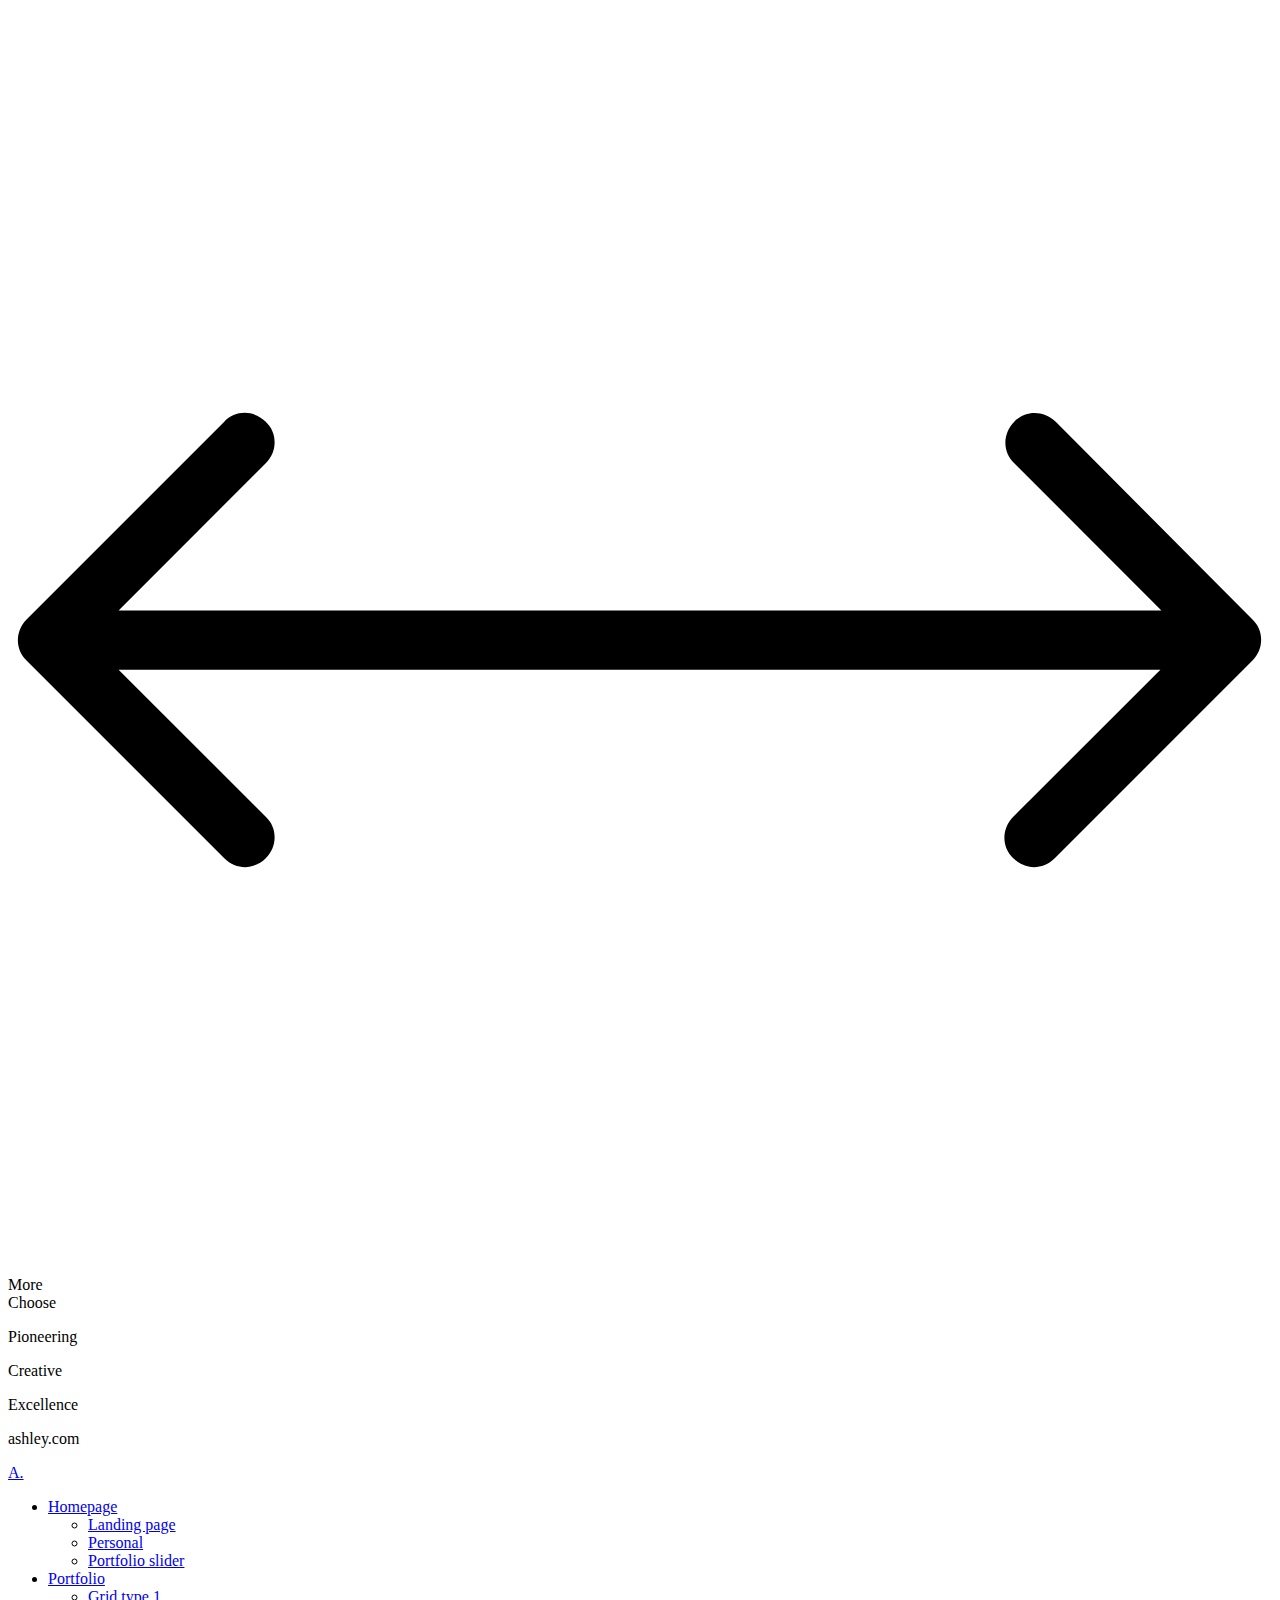
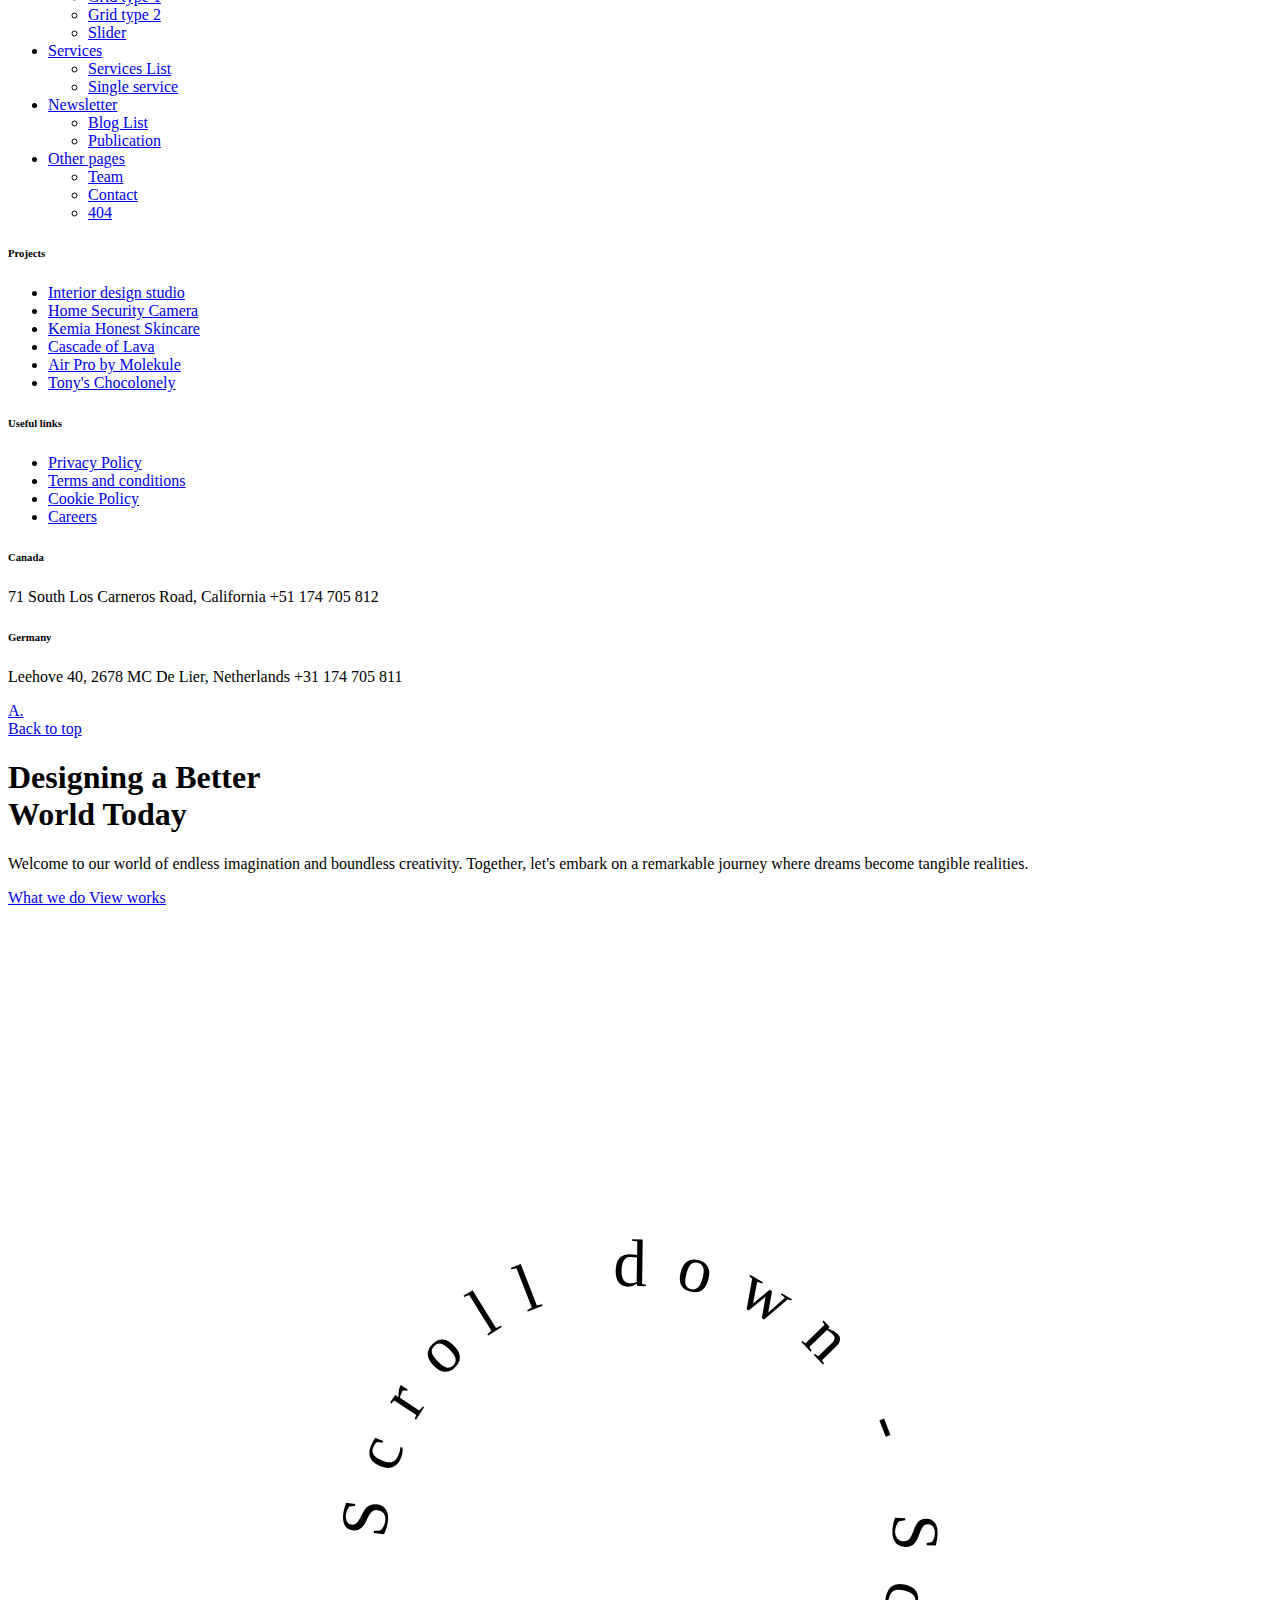
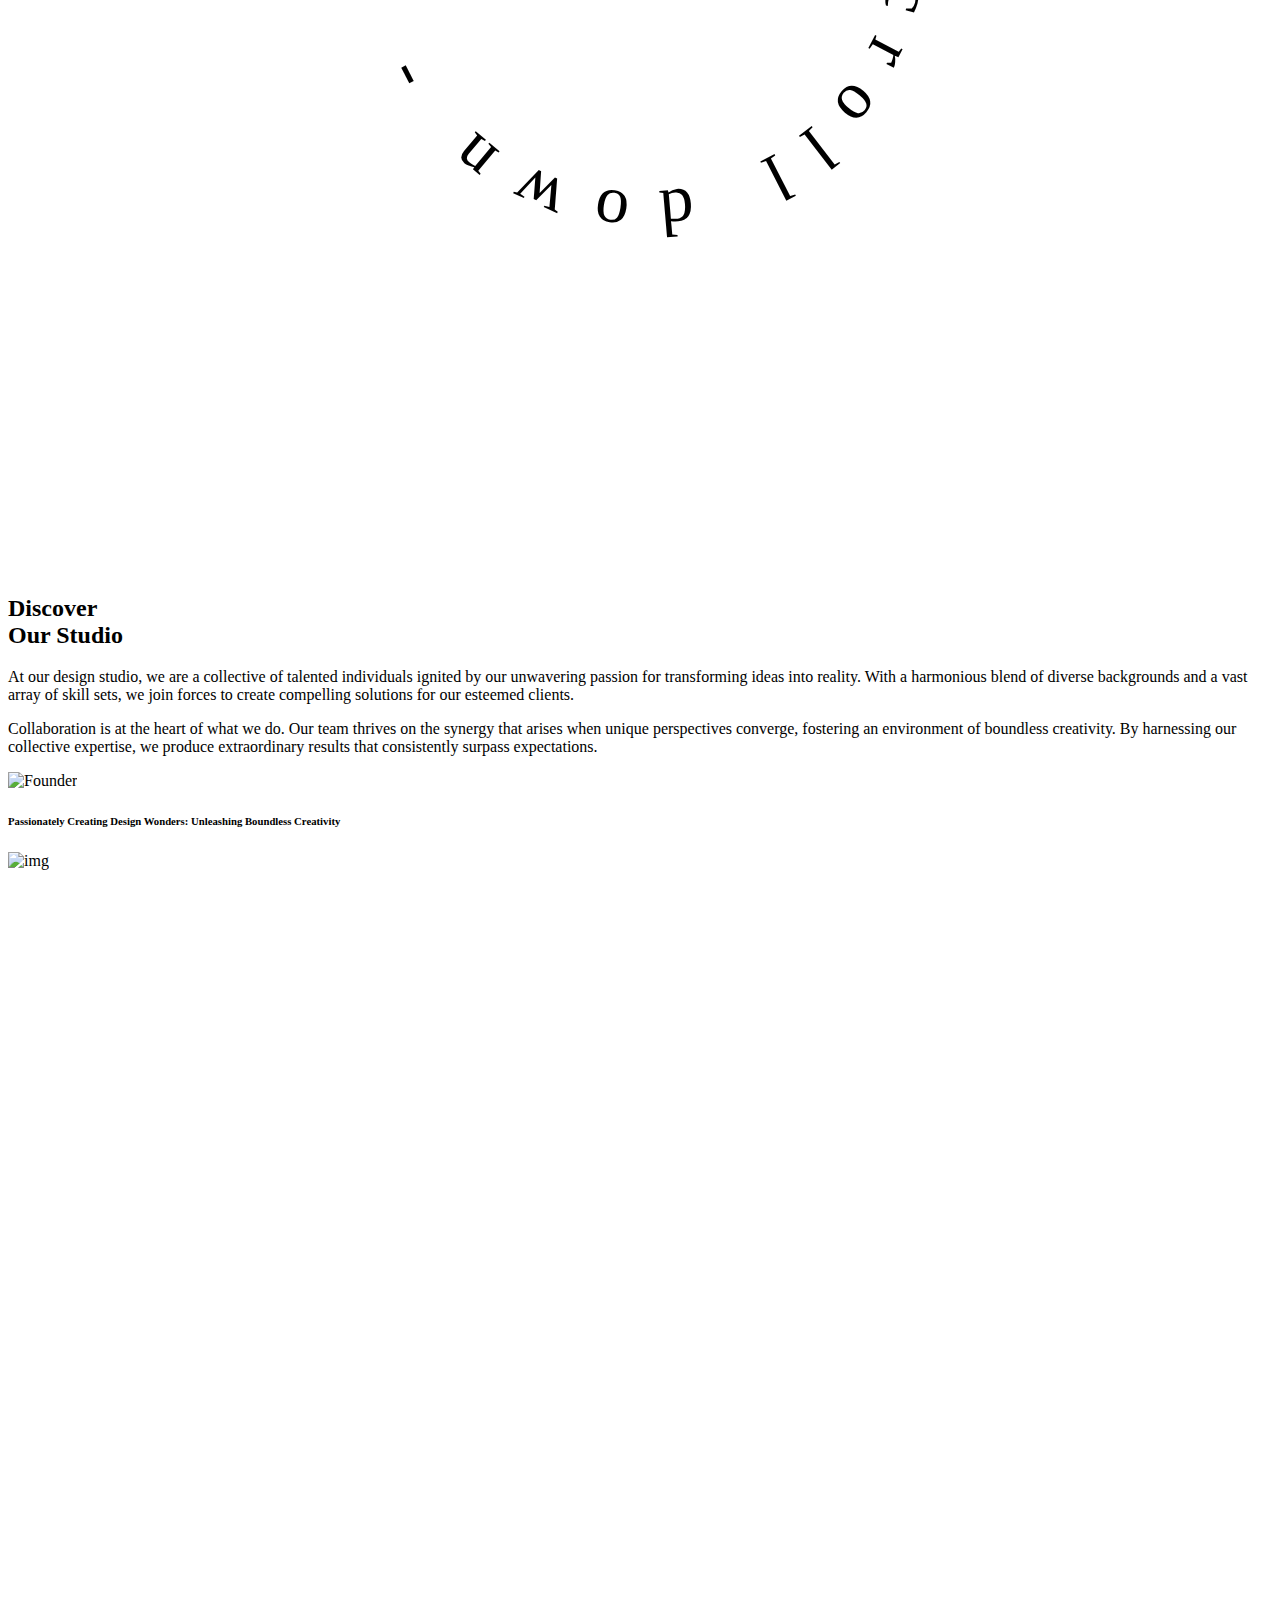
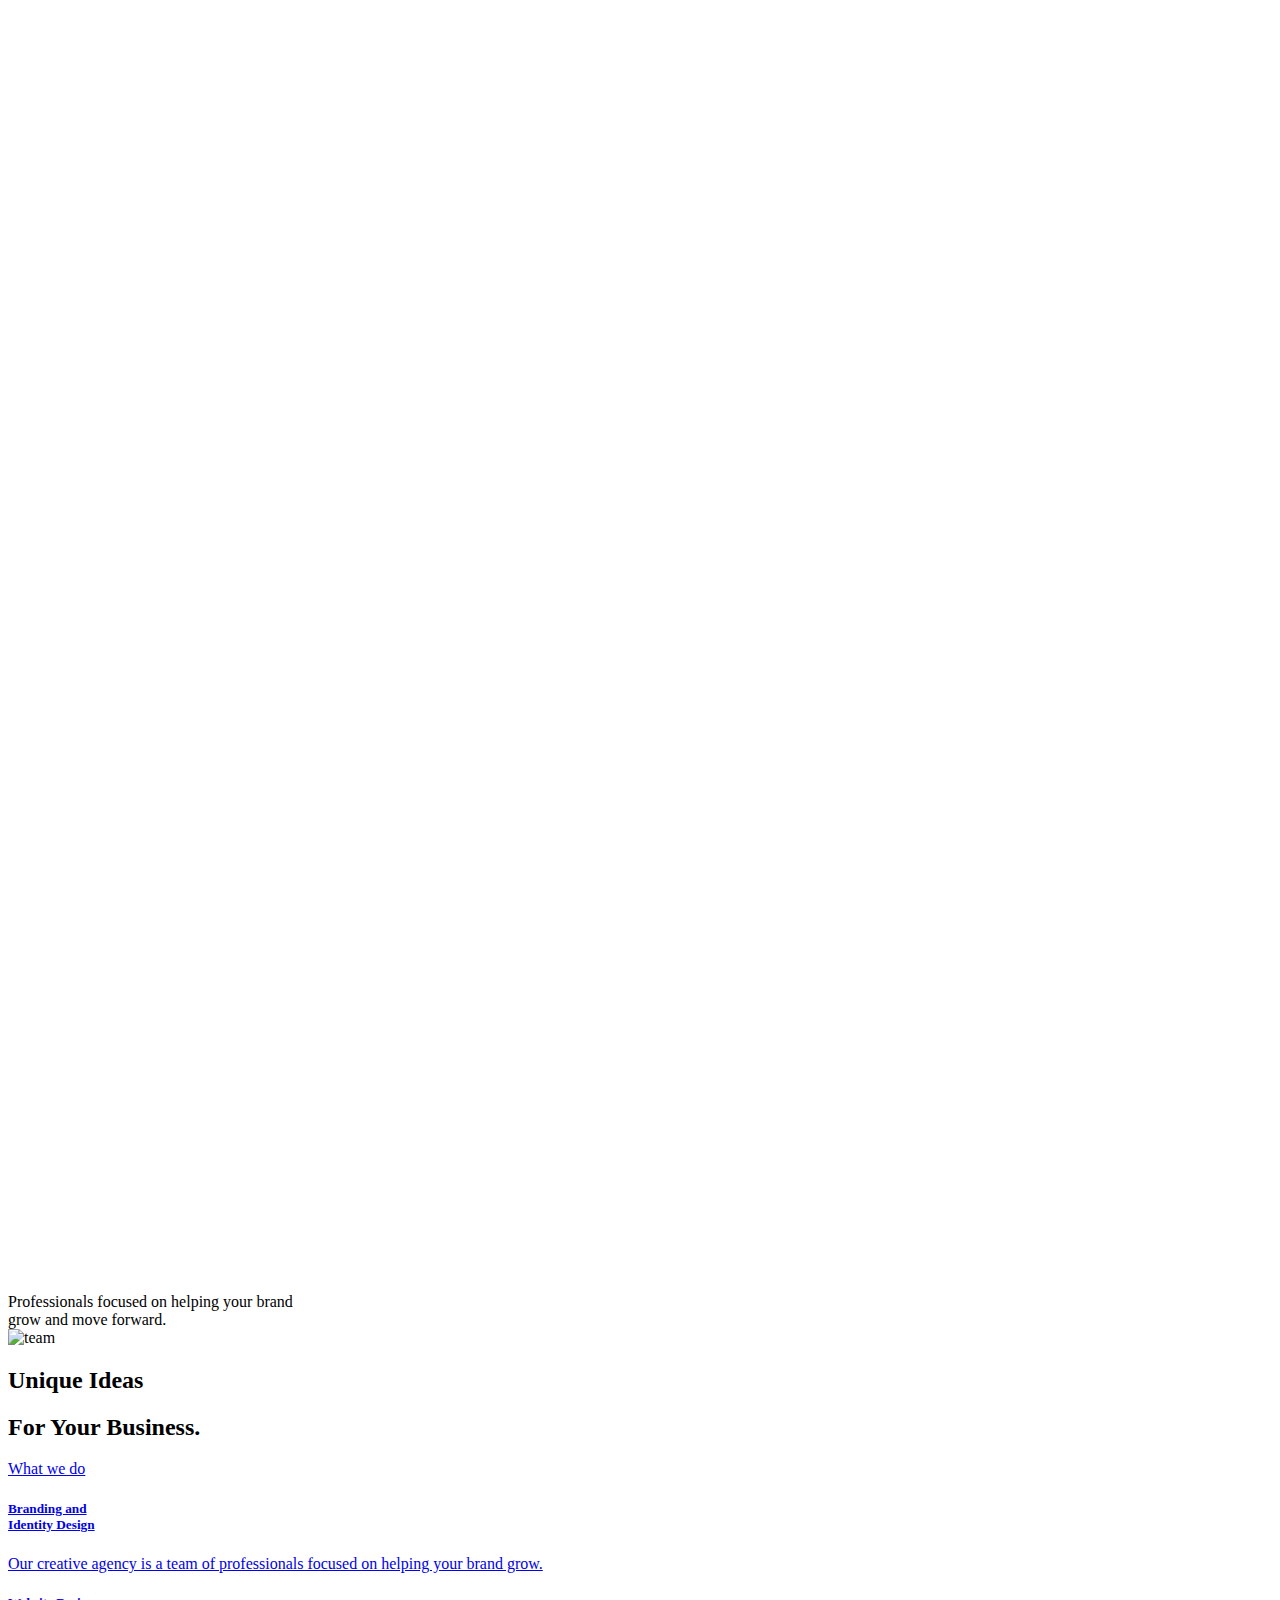
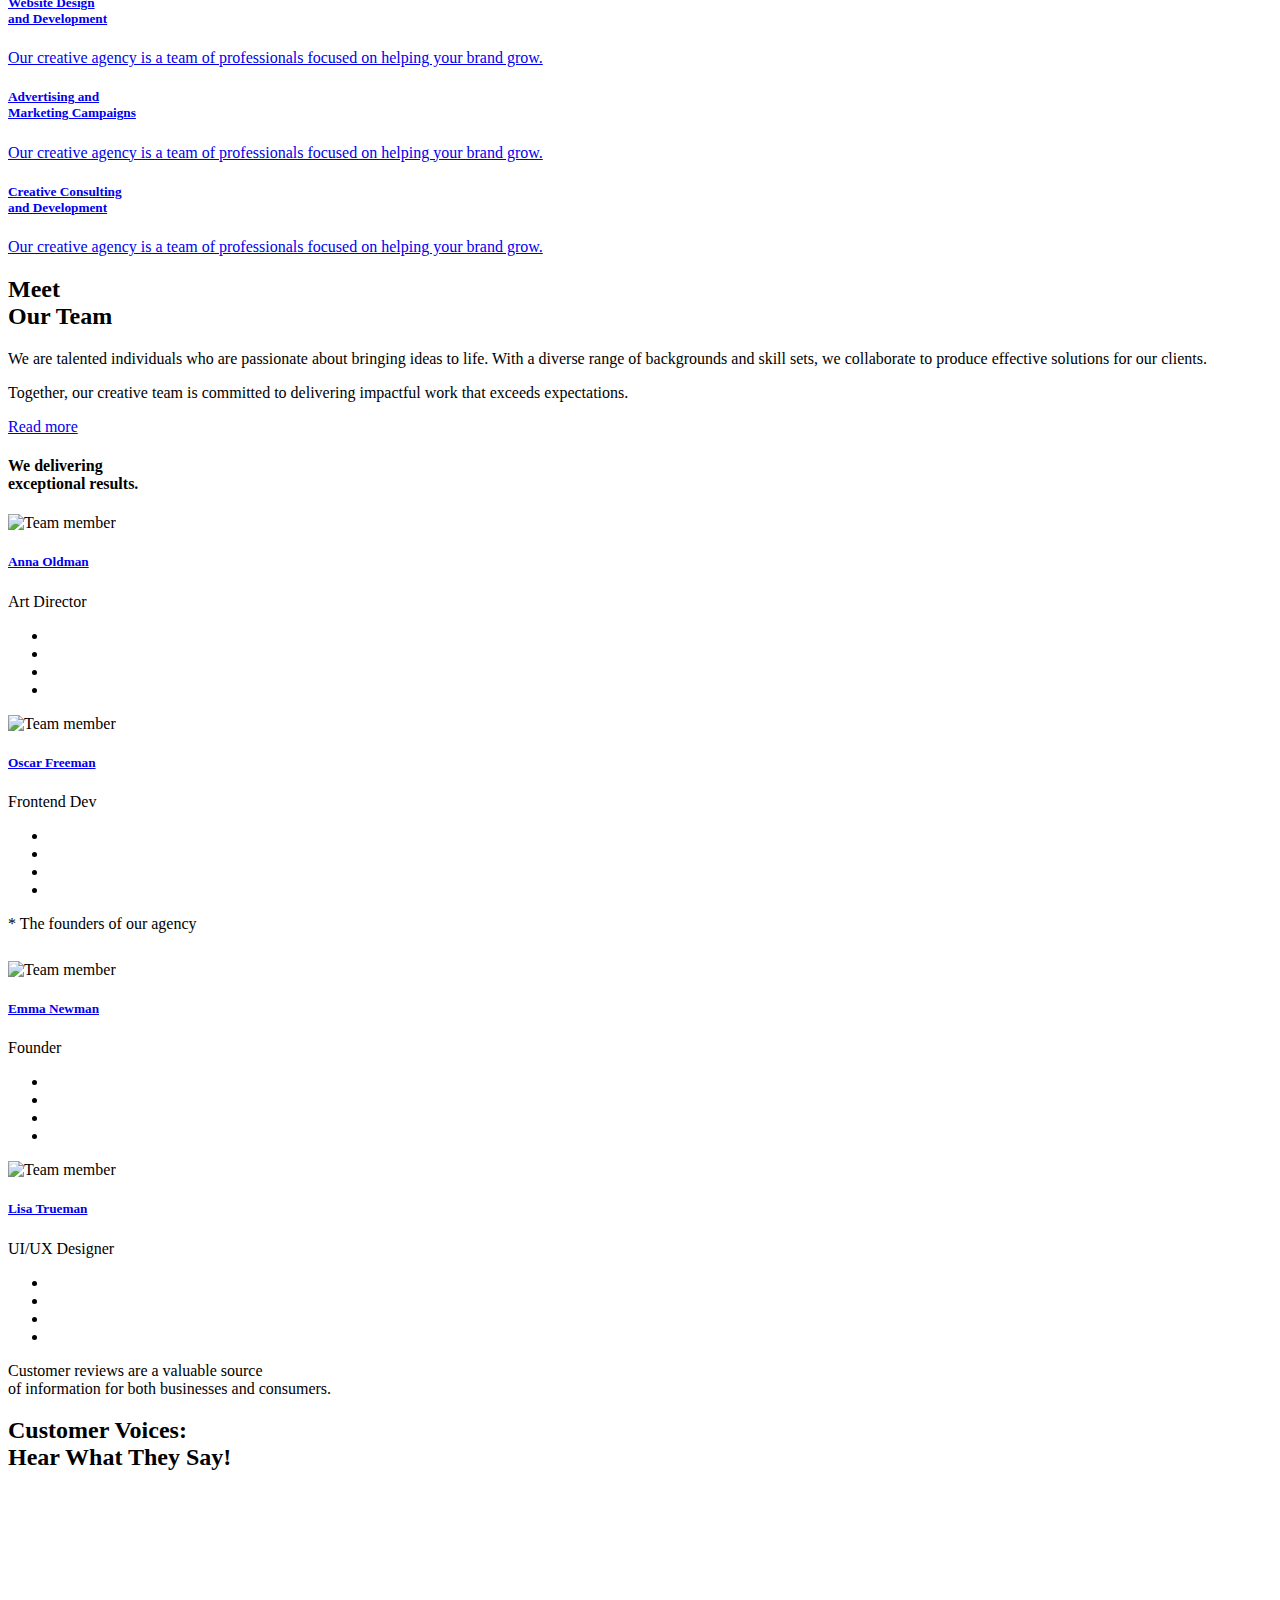
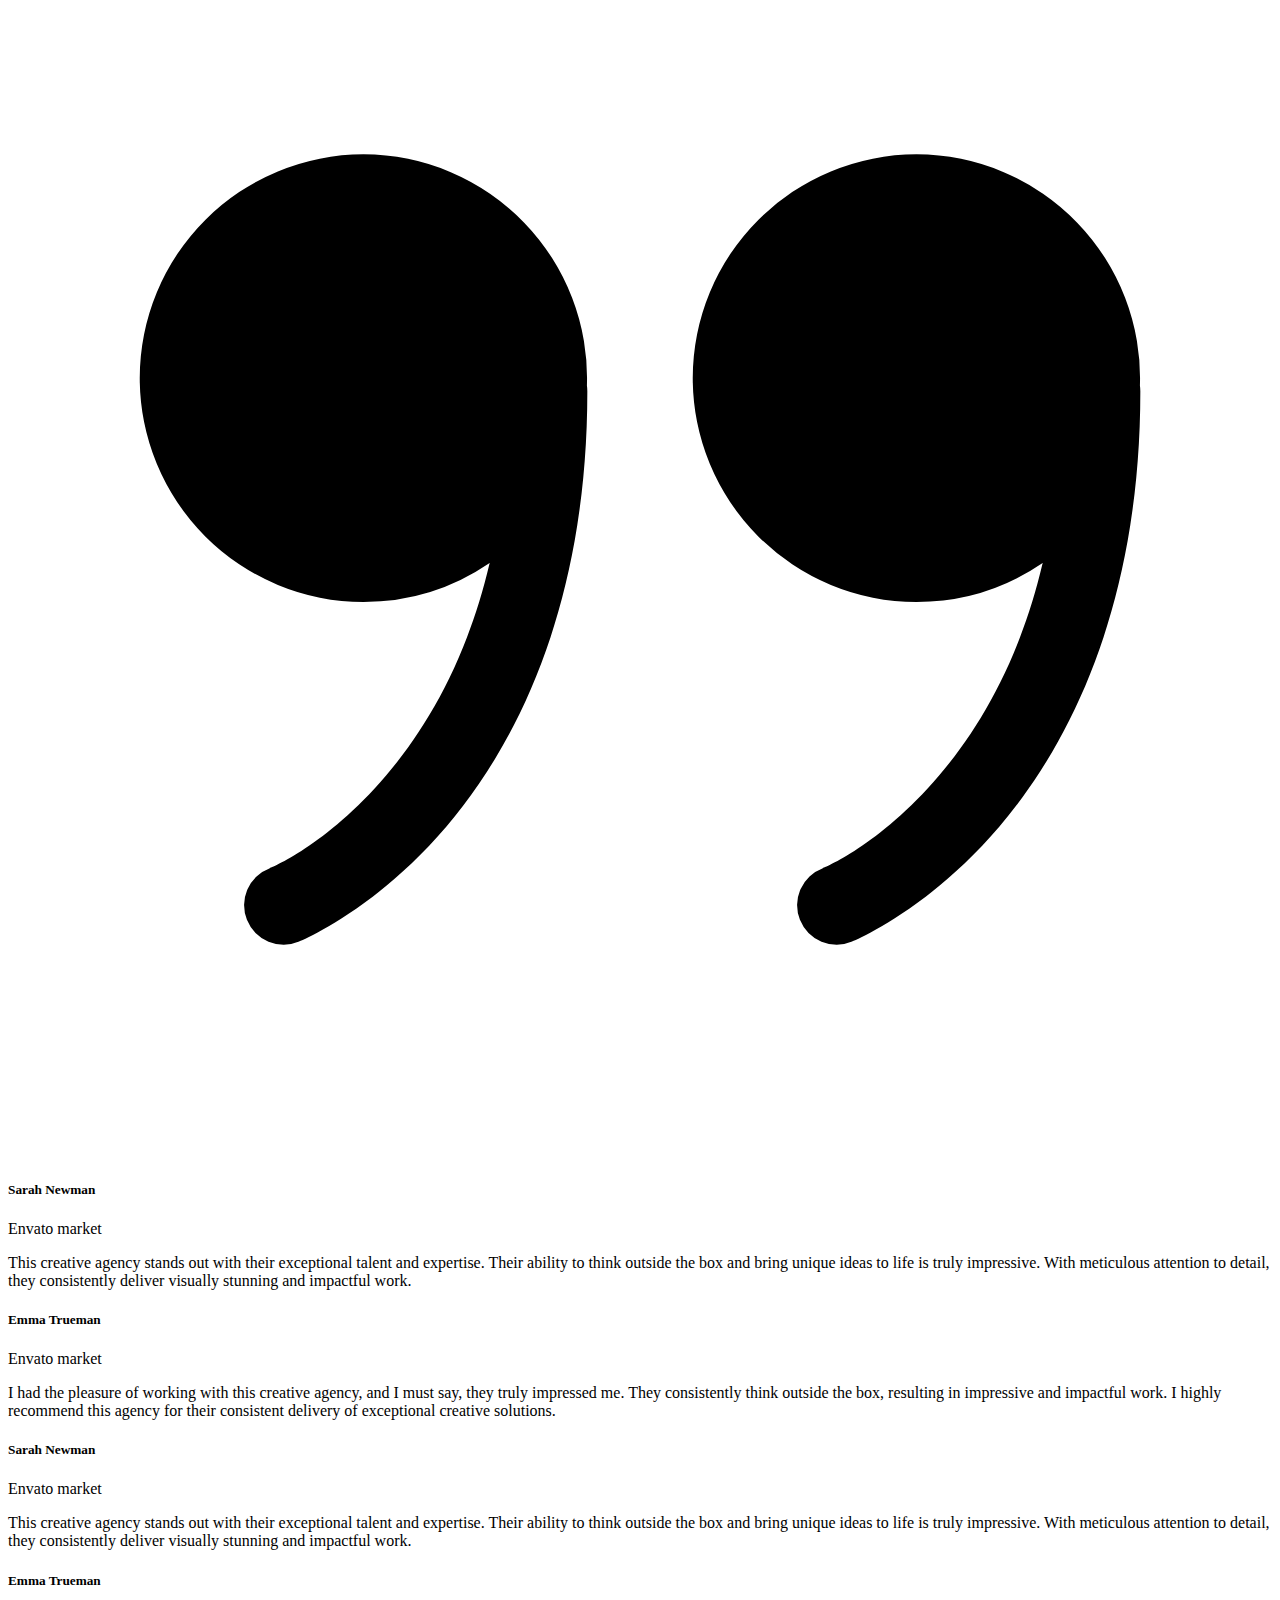
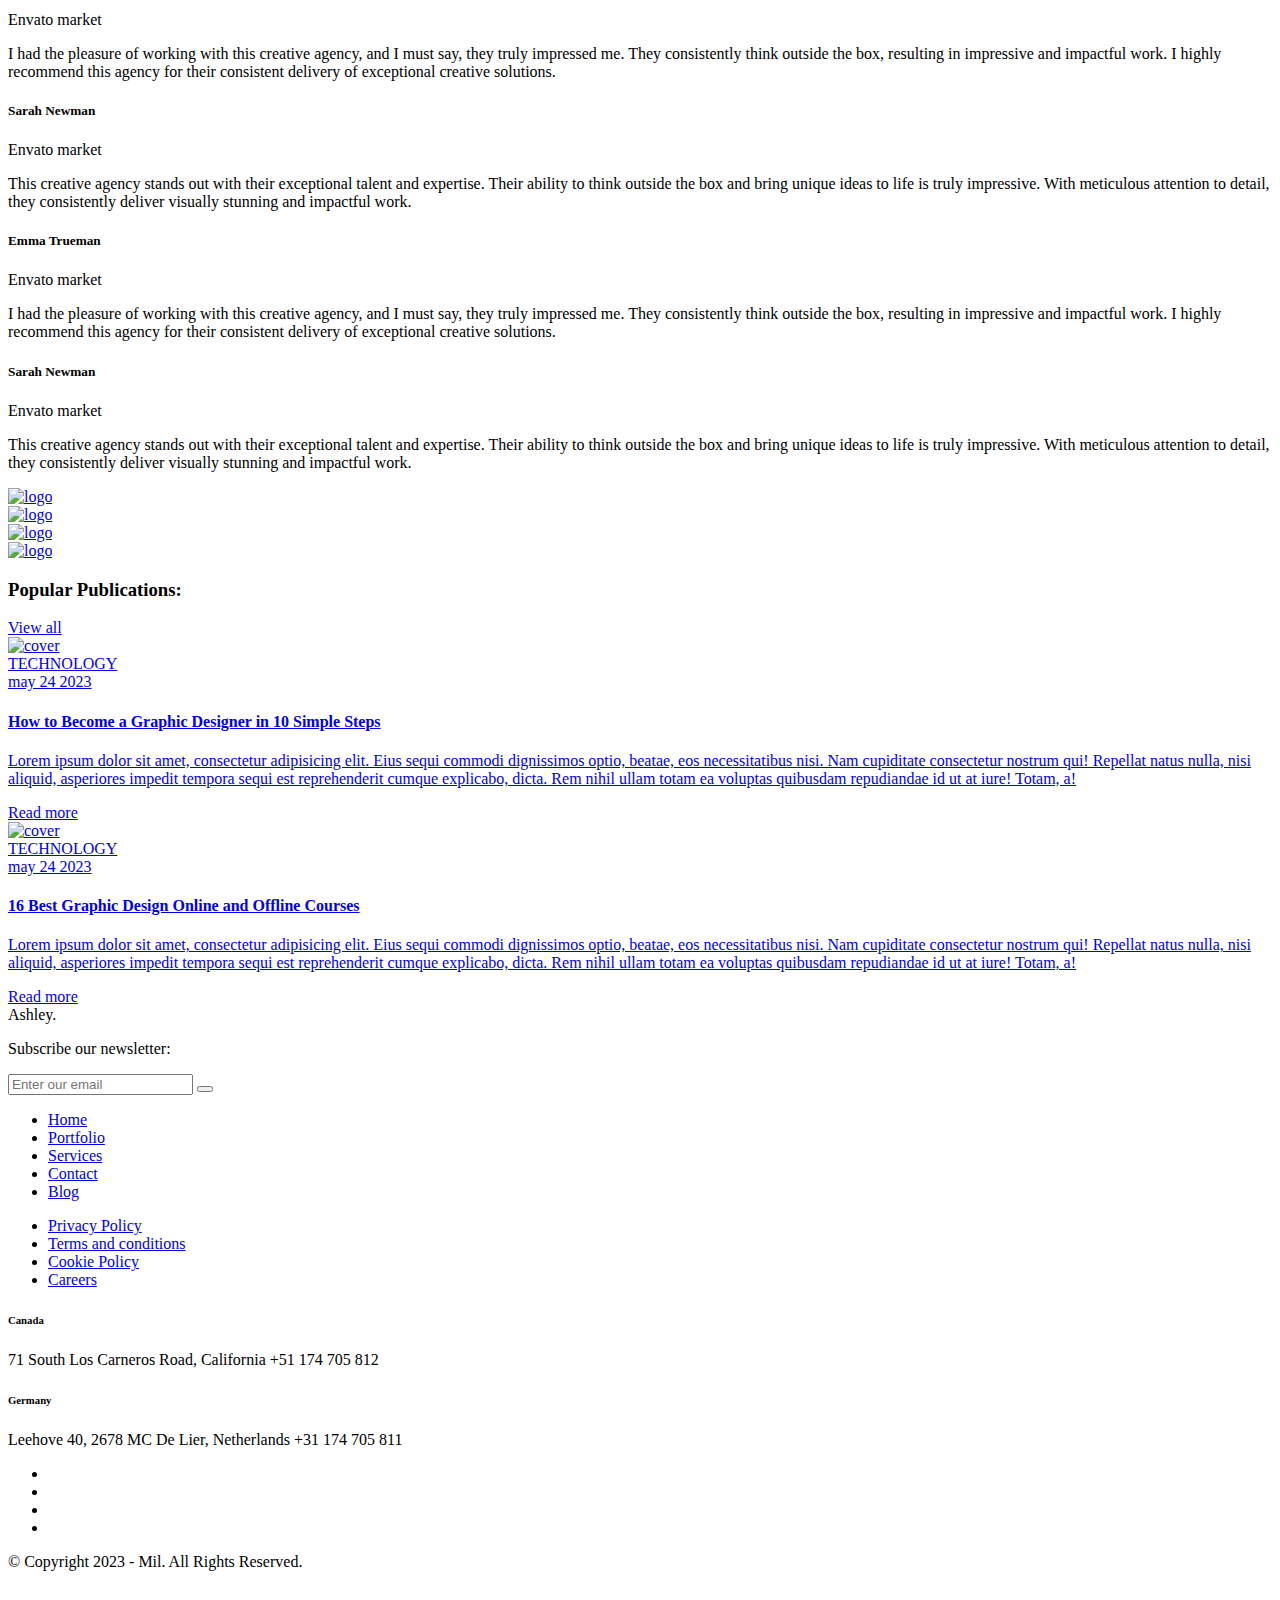
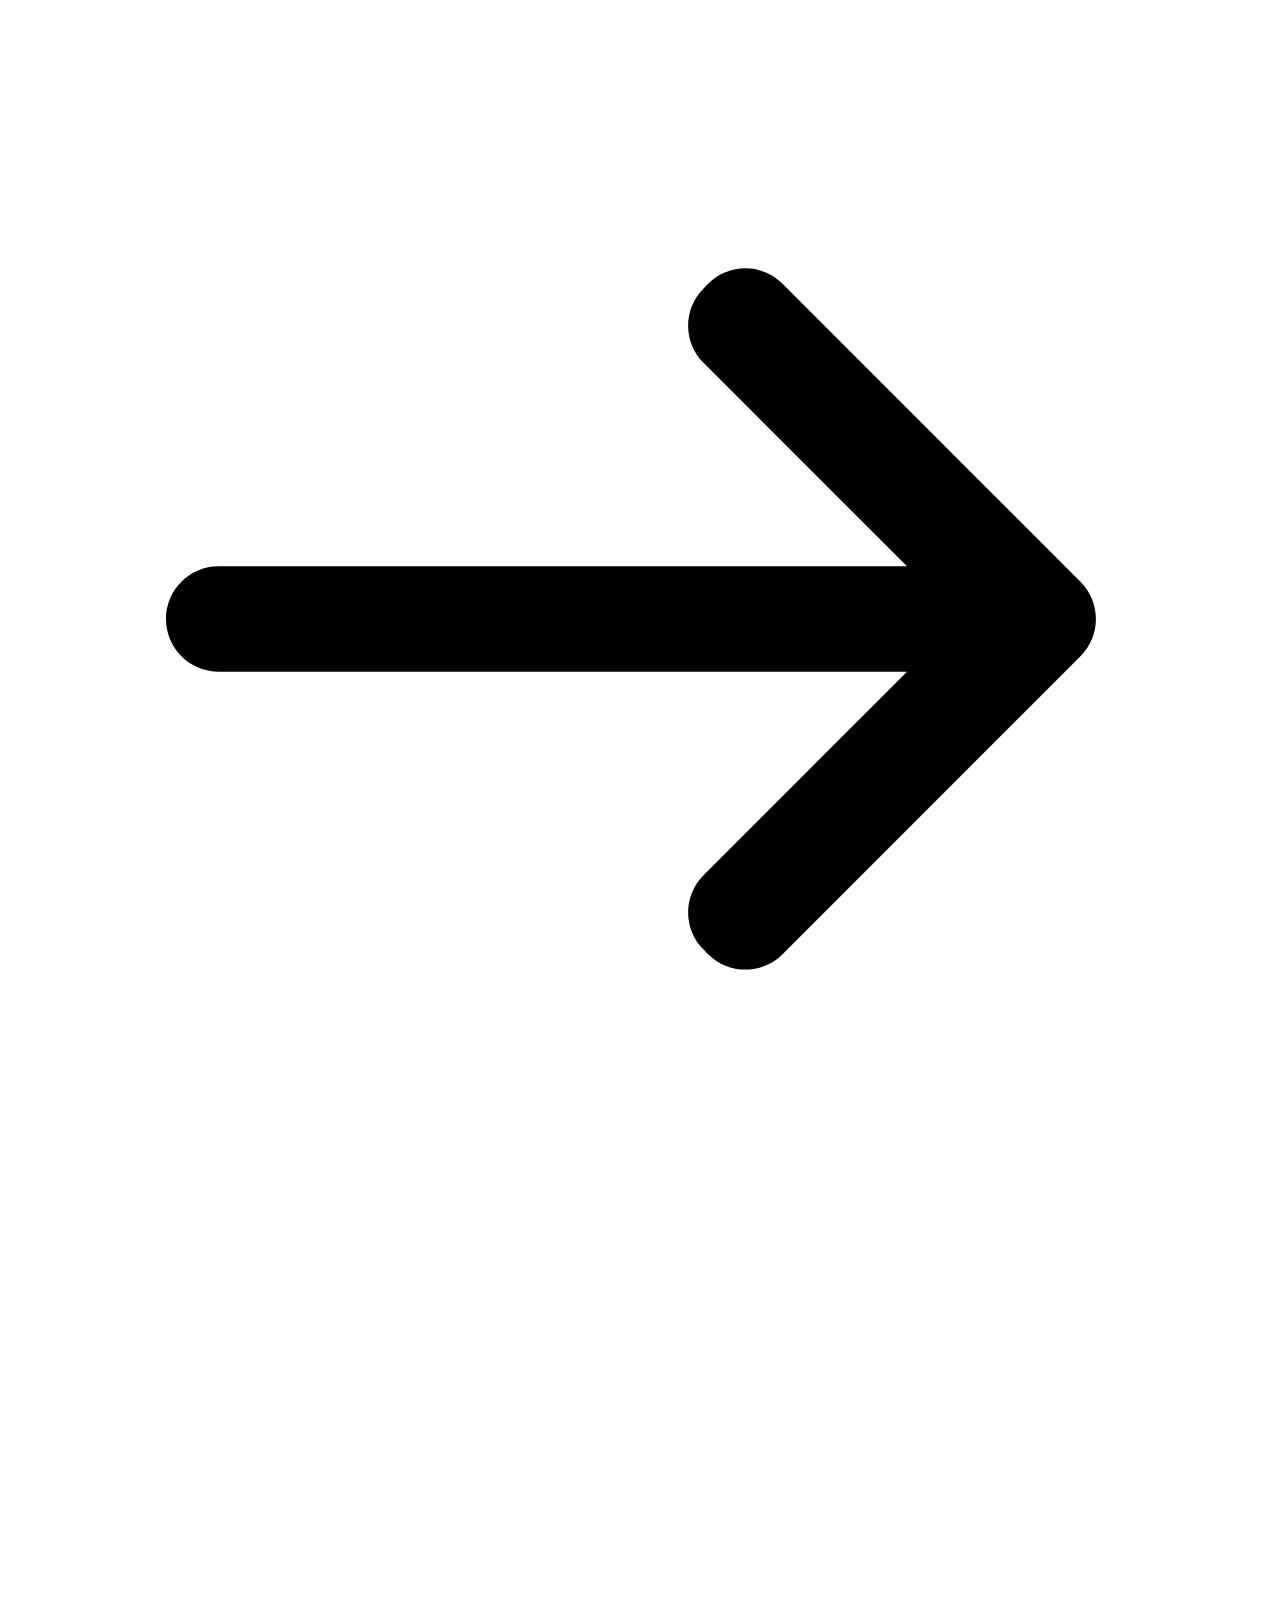
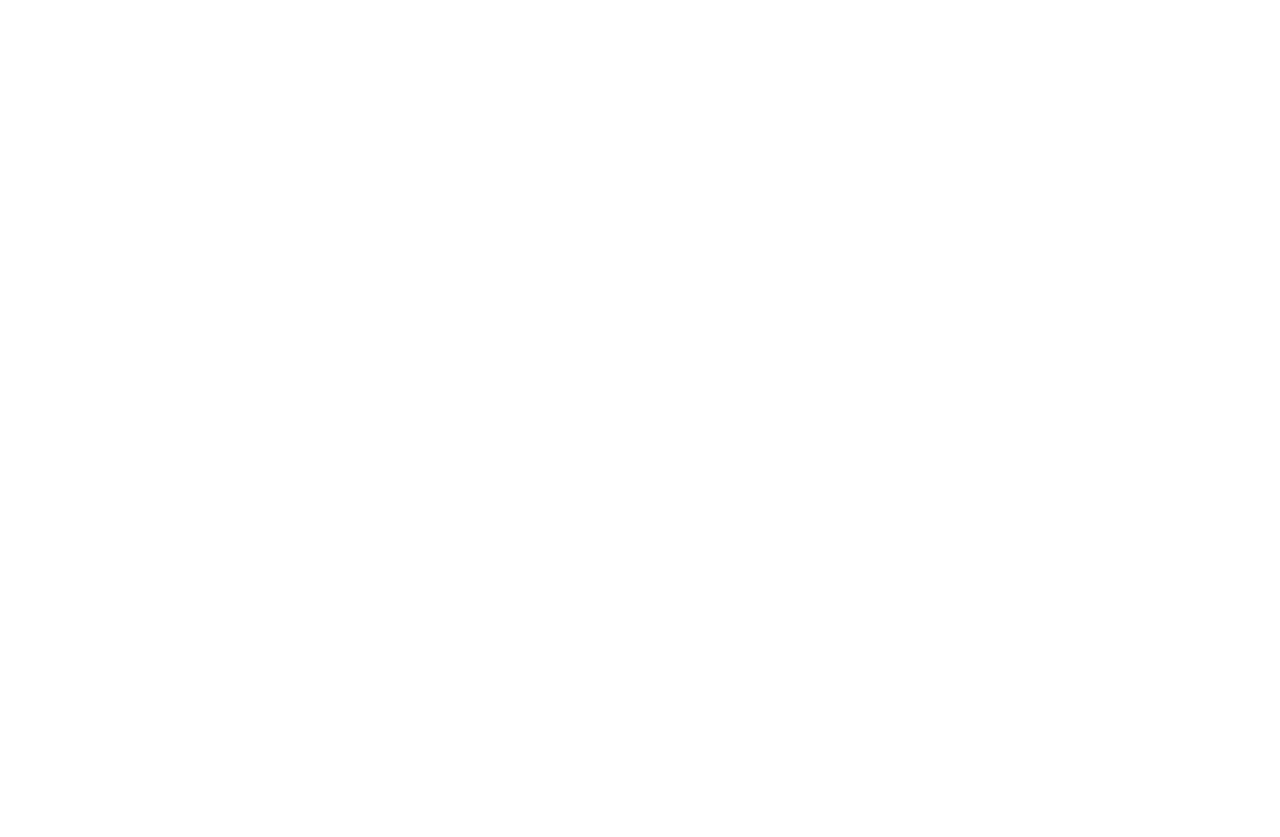
==== home-1.html @ 17c0af6d "Add files via upload" ====
<!DOCTYPE html>
<html lang="zxx">

<head>

    <meta charset="UTF-8">
    <meta name="viewport" content="width=device-width, initial-scale=1.0">
    <meta http-equiv="X-UA-Compatible" content="ie=edge">

    <!-- bootstrap grid css -->
    <link rel="stylesheet" href="css/plugins/bootstrap-grid.css">
    <!-- font awesome css -->
    <link rel="stylesheet" href="css/plugins/font-awesome.min.css">
    <!-- swiper css -->
    <link rel="stylesheet" href="css/plugins/swiper.min.css">
    <!-- fancybox css -->
    <link rel="stylesheet" href="css/plugins/fancybox.min.css">
    <!-- ashley scss -->
    <link rel="stylesheet" href="css/style.css">
    <!-- page name -->
    <title>Ashley</title>

</head>

<body>

    <!-- wrapper -->
    <div class="mil-wrapper" id="top">

        <!-- cursor -->
        <div class="mil-ball">
            <span class="mil-icon-1">
                <svg viewBox="0 0 128 128">
                    <path d="M106.1,41.9c-1.2-1.2-3.1-1.2-4.2,0c-1.2,1.2-1.2,3.1,0,4.2L116.8,61H11.2l14.9-14.9c1.2-1.2,1.2-3.1,0-4.2	c-1.2-1.2-3.1-1.2-4.2,0l-20,20c-1.2,1.2-1.2,3.1,0,4.2l20,20c0.6,0.6,1.4,0.9,2.1,0.9s1.5-0.3,2.1-0.9c1.2-1.2,1.2-3.1,0-4.2	L11.2,67h105.5l-14.9,14.9c-1.2,1.2-1.2,3.1,0,4.2c0.6,0.6,1.4,0.9,2.1,0.9s1.5-0.3,2.1-0.9l20-20c1.2-1.2,1.2-3.1,0-4.2L106.1,41.9	z" />
                </svg>
            </span>
            <div class="mil-more-text">More</div>
            <div class="mil-choose-text">Сhoose</div>
        </div>
        <!-- cursor end -->

        <!-- preloader -->
        <div class="mil-preloader">
            <div class="mil-preloader-animation">
                <div class="mil-pos-abs mil-animation-1">
                    <p class="mil-h3 mil-muted mil-thin">Pioneering</p>
                    <p class="mil-h3 mil-muted">Creative</p>
                    <p class="mil-h3 mil-muted mil-thin">Excellence</p>
                </div>
                <div class="mil-pos-abs mil-animation-2">
                    <div class="mil-reveal-frame">
                        <p class="mil-reveal-box"></p>
                        <p class="mil-h3 mil-muted mil-thin">ashley.com</p>
                    </div>
                </div>
            </div>
        </div>
        <!-- preloader end -->

        <!-- scrollbar progress -->
        <div class="mil-progress-track">
            <div class="mil-progress"></div>
        </div>
        <!-- scrollbar progress end -->

        <!-- menu -->
        <div class="mil-menu-frame">
            <!-- frame clone -->
            <div class="mil-frame-top">
                <a href="home-1.html" class="mil-logo">A.</a>
                <div class="mil-menu-btn">
                    <span></span>
                </div>
            </div>
            <!-- frame clone end -->
            <div class="container">
                <div class="mil-menu-content">
                    <div class="row">
                        <div class="col-xl-5">

                            <nav class="mil-main-menu" id="swupMenu">
                                <ul>
                                    <li class="mil-has-children mil-active">
                                        <a href="#.">Homepage</a>
                                        <ul>
                                            <li><a href="home-1.html">Landing page</a></li>
                                            <li><a href="home-2.html">Personal</a></li>
                                            <li><a href="portfolio-3.html">Portfolio slider</a></li>
                                        </ul>
                                    </li>
                                    <li class="mil-has-children">
                                        <a href="#.">Portfolio</a>
                                        <ul>
                                            <li><a href="portfolio-1.html">Grid type 1</a></li>
                                            <li><a href="portfolio-2.html">Grid type 2</a></li>
                                            <li><a href="portfolio-3.html">Slider</a></li>
                                        </ul>
                                    </li>
                                    <li class="mil-has-children">
                                        <a href="#.">Services</a>
                                        <ul>
                                            <li><a href="services.html">Services List</a></li>
                                            <li><a href="service.html">Single service</a></li>
                                        </ul>
                                    </li>
                                    <li class="mil-has-children">
                                        <a href="#.">Newsletter</a>
                                        <ul>
                                            <li><a href="blog.html">Blog List</a></li>
                                            <li><a href="publication.html">Publication</a></li>
                                        </ul>
                                    </li>
                                    <li class="mil-has-children">
                                        <a href="#.">Other pages</a>
                                        <ul>
                                            <li><a href="team.html">Team</a></li>
                                            <li><a href="contact.html">Contact</a></li>
                                            <li><a href="404.html">404</a></li>
                                        </ul>
                                    </li>
                                </ul>
                            </nav>

                        </div>
                        <div class="col-xl-7">

                            <div class="mil-menu-right-frame">
                                <div class="mil-animation-in">
                                    <div class="mil-animation-frame">
                                        <div class="mil-animation mil-position-1 mil-scale" data-value-1="2" data-value-2="2"></div>
                                    </div>
                                </div>
                                <div class="mil-menu-right">
                                    <div class="row">
                                        <div class="col-lg-8 mil-mb-60">

                                            <h6 class="mil-muted mil-mb-30">Projects</h6>

                                            <ul class="mil-menu-list">
                                                <li><a href="project-1.html" class="mil-light-soft">Interior design studio</a></li>
                                                <li><a href="project-2.html" class="mil-light-soft">Home Security Camera</a></li>
                                                <li><a href="project-3.html" class="mil-light-soft">Kemia Honest Skincare</a></li>
                                                <li><a href="project-4.html" class="mil-light-soft">Cascade of Lava</a></li>
                                                <li><a href="project-5.html" class="mil-light-soft">Air Pro by Molekule</a></li>
                                                <li><a href="project-6.html" class="mil-light-soft">Tony's Chocolonely</a></li>
                                            </ul>

                                        </div>
                                        <div class="col-lg-4 mil-mb-60">

                                            <h6 class="mil-muted mil-mb-30">Useful links</h6>

                                            <ul class="mil-menu-list">
                                                <li><a href="#." class="mil-light-soft">Privacy Policy</a></li>
                                                <li><a href="#." class="mil-light-soft">Terms and conditions</a></li>
                                                <li><a href="#." class="mil-light-soft">Cookie Policy</a></li>
                                                <li><a href="#." class="mil-light-soft">Careers</a></li>
                                            </ul>

                                        </div>
                                    </div>
                                    <div class="mil-divider mil-mb-60"></div>
                                    <div class="row justify-content-between">

                                        <div class="col-lg-4 mil-mb-60">

                                            <h6 class="mil-muted mil-mb-30">Canada</h6>

                                            <p class="mil-light-soft mil-up">71 South Los Carneros Road, California <span class="mil-no-wrap">+51 174 705 812</span></p>

                                        </div>
                                        <div class="col-lg-4 mil-mb-60">

                                            <h6 class="mil-muted mil-mb-30">Germany</h6>

                                            <p class="mil-light-soft">Leehove 40, 2678 MC De Lier, Netherlands <span class="mil-no-wrap">+31 174 705 811</span></p>

                                        </div>
                                    </div>
                                </div>
                            </div>

                        </div>
                    </div>
                </div>
            </div>
        </div>
        <!-- menu -->
        
        <!-- curtain -->
        <div class="mil-curtain"></div>
        <!-- curtain end -->

        <!-- frame -->
        <div class="mil-frame">
            <div class="mil-frame-top">
                <a href="home-1.html" class="mil-logo">A.</a>
                <div class="mil-menu-btn">
                    <span></span>
                </div>
            </div>
            <div class="mil-frame-bottom">
                <div class="mil-current-page"></div>
                <div class="mil-back-to-top">
                    <a href="#top" class="mil-link mil-dark mil-arrow-place">
                        <span>Back to top</span>
                    </a>
                </div>
            </div>
        </div>
        <!-- frame end -->

        <!-- content -->
        <div class="mil-content">
            <div id="swupMain" class="mil-main-transition">

                <!-- banner -->
                <section class="mil-banner mil-dark-bg">
                    <div class="mi-invert-fix">
                        <div class="mil-animation-frame">
                            <div class="mil-animation mil-position-1 mil-scale" data-value-1="7" data-value-2="1.6"></div>
                            <div class="mil-animation mil-position-2 mil-scale" data-value-1="4" data-value-2="1"></div>
                            <div class="mil-animation mil-position-3 mil-scale" data-value-1="1.2" data-value-2=".1"></div>
                        </div>

                        <div class="mil-gradient"></div>

                        <div class="container">
                            <div class="mil-banner-content mil-up">

                                <h1 class="mil-muted mil-mb-60">Designing <span class="mil-thin">a Better</span><br> World <span class="mil-thin">Today</span></h1>
                                <div class="row">
                                    <div class="col-md-7 col-lg-5">

                                        <p class="mil-light-soft mil-mb-60">Welcome to our world of endless imagination and boundless creativity. Together, let's embark on a remarkable journey where dreams become tangible realities.</p>

                                    </div>
                                </div>

                                <a href="services.html" class="mil-button mil-arrow-place mil-btn-space">
                                    <span>What we do</span>
                                </a>

                                <a href="portfolio-1.html" class="mil-link mil-muted mil-arrow-place">
                                    <span>View works</span>
                                </a>

                                <div class="mil-circle-text">
                                    <svg version="1.1" xmlns="http://www.w3.org/2000/svg" xmlns:xlink="http://www.w3.org/1999/xlink" x="0px" y="0px" viewBox="0 0 300 300" enable-background="new 0 0 300 300" xml:space="preserve" class="mil-ct-svg mil-rotate" data-value="360">
                                        <defs>
                                            <path id="circlePath" d="M 150, 150 m -60, 0 a 60,60 0 0,1 120,0 a 60,60 0 0,1 -120,0 " />
                                        </defs>
                                        <circle cx="150" cy="100" r="75" fill="none" />
                                        <g>
                                            <use xlink:href="#circlePath" fill="none" />
                                            <text style="letter-spacing: 6.5px">
                                                <!-- circle text -->
                                                <textPath xlink:href="#circlePath">Scroll down - Scroll down - </textPath>
                                            </text>
                                        </g>
                                    </svg>
                                    <a href="#about" class="mil-button mil-arrow-place mil-icon-button mil-arrow-down"></a>
                                </div>

                            </div>
                        </div>
                    </div>
                </section>
                <!-- banner end -->

                <!-- about -->
                <section id="about">
                    <div class="container mil-p-120-30">
                        <div class="row justify-content-between align-items-center">
                            <div class="col-lg-6 col-xl-5">

                                <div class="mil-mb-90">
                                    <h2 class="mil-up mil-mb-60">Discover <br>Our <span class="mil-thin">Studio</span></h2>
                                    <p class="mil-up mil-mb-30">At our design studio, we are a collective of talented individuals ignited by our unwavering passion for transforming ideas into reality. With a harmonious blend of diverse backgrounds and a vast array of skill sets, we join forces to create compelling solutions for our esteemed clients.</p>

                                    <p class="mil-up mil-mb-60">Collaboration is at the heart of what we do. Our team thrives on the synergy that arises when unique perspectives converge, fostering an environment of boundless creativity. By harnessing our collective expertise, we produce extraordinary results that consistently surpass expectations.</p>

                                    <div class="mil-about-quote">
                                        <div class="mil-avatar mil-up">
                                            <img src="img/faces/customers/2.jpg" alt="Founder">
                                        </div>
                                        <h6 class="mil-quote mil-up">Passionately Creating <span class="mil-thin">Design Wonders:</span> Unleashing <span class="mil-thin">Boundless Creativity</span></h6>
                                    </div>
                                </div>

                            </div>
                            <div class="col-lg-5">

                                <div class="mil-about-photo mil-mb-90">
                                    <div class="mil-lines-place"></div>
                                    <div class="mil-up mil-img-frame" style="padding-bottom: 160%;">
                                        <img src="img/photo/1.jpg" alt="img" class="mil-scale" data-value-1="1" data-value-2="1.2">
                                    </div>
                                </div>

                            </div>
                        </div>
                    </div>
                </section>
                <!-- about end -->

                <!-- services -->
                <section class="mil-dark-bg">
                    <div class="mi-invert-fix">
                        <div class="mil-animation-frame">
                            <div class="mil-animation mil-position-1 mil-scale" data-value-1="2.4" data-value-2="1.4" style="top: 300px; right: -100px"></div>
                            <div class="mil-animation mil-position-2 mil-scale" data-value-1="2" data-value-2="1" style="left: 150px"></div>
                        </div>
                        <div class="container mil-p-120-0">

                            <div class="mil-mb-120">
                                <div class="row">
                                    <div class="col-lg-10">

                                        <span class="mil-suptitle mil-light-soft mil-suptitle-right mil-up">Professionals focused on helping your brand<br> grow and move forward.</span>

                                    </div>
                                </div>

                                <div class="mil-complex-text justify-content-center mil-up mil-mb-15">

                                    <span class="mil-text-image"><img src="img/photo/2.jpg" alt="team"></span>
                                    <h2 class="mil-h1 mil-muted mil-center">Unique <span class="mil-thin">Ideas</span></h2>

                                </div>
                                <div class="mil-complex-text justify-content-center mil-up">

                                    <h2 class="mil-h1 mil-muted mil-center">For Your <span class="mil-thin">Business.</span></h2>
                                    <a href="services.html" class="mil-services-button mil-button mil-arrow-place"><span>What we do</span></a>

                                </div>
                            </div>

                            <div class="row mil-services-grid m-0">
                                <div class="col-md-6 col-lg-3 mil-services-grid-item p-0">

                                    <a href="service.html" class="mil-service-card-sm mil-up">
                                        <h5 class="mil-muted mil-mb-30">Branding and <br>Identity Design</h5>
                                        <p class="mil-light-soft mil-mb-30">Our creative agency is a team of professionals focused on helping your brand grow.</p>
                                        <div class="mil-button mil-icon-button-sm mil-arrow-place"></div>
                                    </a>

                                </div>
                                <div class="col-md-6 col-lg-3 mil-services-grid-item p-0">

                                    <a href="service.html" class="mil-service-card-sm mil-up">
                                        <h5 class="mil-muted mil-mb-30">Website Design <br>and Development</h5>
                                        <p class="mil-light-soft mil-mb-30">Our creative agency is a team of professionals focused on helping your brand grow.</p>
                                        <div class="mil-button mil-icon-button-sm mil-arrow-place"></div>
                                    </a>

                                </div>
                                <div class="col-md-6 col-lg-3 mil-services-grid-item p-0">

                                    <a href="service.html" class="mil-service-card-sm mil-up">
                                        <h5 class="mil-muted mil-mb-30">Advertising and <br>Marketing Campaigns</h5>
                                        <p class="mil-light-soft mil-mb-30">Our creative agency is a team of professionals focused on helping your brand grow.</p>
                                        <div class="mil-button mil-icon-button-sm mil-arrow-place"></div>
                                    </a>

                                </div>
                                <div class="col-md-6 col-lg-3 mil-services-grid-item p-0">

                                    <a href="service.html" class="mil-service-card-sm mil-up">
                                        <h5 class="mil-muted mil-mb-30">Creative Consulting <br>and Development</h5>
                                        <p class="mil-light-soft mil-mb-30">Our creative agency is a team of professionals focused on helping your brand grow.</p>
                                        <div class="mil-button mil-icon-button-sm mil-arrow-place"></div>
                                    </a>

                                </div>
                            </div>
                        </div>
                    </div>
                </section>
                <!-- services end -->

                <!-- team -->
                <section>
                    <div class="container mil-p-120-30">
                        <div class="row justify-content-between align-items-center">
                            <div class="col-lg-5 col-xl-4">

                                <div class="mil-mb-90">
                                    <h2 class="mil-up mil-mb-60">Meet <br>Our Team</h2>
                                    <p class="mil-up mil-mb-30">We are talented individuals who are passionate about bringing ideas to life. With a diverse range of backgrounds and skill sets, we collaborate to produce effective solutions for our clients.</p>

                                    <p class="mil-up mil-mb-60">Together, our creative team is committed to delivering impactful work that exceeds expectations.</p>

                                    <div class="mil-up"><a href="team.html" class="mil-button mil-arrow-place mil-mb-60"><span>Read more</span></a></div>

                                    <h4 class="mil-up"><span class="mil-thin">We</span> delivering <br><span class="mil-thin">exceptional</span> results.</h4>
                                </div>

                            </div>
                            <div class="col-lg-6">

                                <div class="mil-team-list">
                                    <div class="mil-lines-place"></div>

                                    <div class="row mil-mb-60">
                                        <div class="col-sm-6">

                                            <div class="mil-team-card mil-up mil-mb-30">
                                                <img src="img/faces/1.jpg" alt="Team member">
                                                <div class="mil-description">
                                                    <div class="mil-secrc-text">
                                                        <h5 class="mil-muted mil-mb-5"><a href="home-2.html">Anna Oldman</a></h5>
                                                        <p class="mil-link mil-light-soft mil-mb-10">Art Director</p>
                                                        <ul class="mil-social-icons mil-center">
                                                            <li><a href="#." target="_blank" class="social-icon"> <i class="fab fa-behance"></i></a></li>
                                                            <li><a href="#." target="_blank" class="social-icon"> <i class="fab fa-dribbble"></i></a></li>
                                                            <li><a href="#." target="_blank" class="social-icon"> <i class="fab fa-twitter"></i></a></li>
                                                            <li><a href="#." target="_blank" class="social-icon"> <i class="fab fa-github"></i></a></li>
                                                        </ul>
                                                    </div>
                                                </div>
                                            </div>

                                            <div class="mil-team-card mil-up mil-mb-30">
                                                <img src="img/faces/3.jpg" alt="Team member">
                                                <div class="mil-description">
                                                    <div class="mil-secrc-text">
                                                        <h5 class="mil-muted mil-mb-5"><a href="home-2.html">Oscar Freeman</a></h5>
                                                        <p class="mil-link mil-light-soft mil-mb-10">Frontend Dev</p>
                                                        <ul class="mil-social-icons mil-center">
                                                            <li><a href="#." target="_blank" class="social-icon"> <i class="fab fa-behance"></i></a></li>
                                                            <li><a href="#." target="_blank" class="social-icon"> <i class="fab fa-dribbble"></i></a></li>
                                                            <li><a href="#." target="_blank" class="social-icon"> <i class="fab fa-twitter"></i></a></li>
                                                            <li><a href="#." target="_blank" class="social-icon"> <i class="fab fa-github"></i></a></li>
                                                        </ul>
                                                    </div>
                                                </div>
                                            </div>

                                        </div>
                                        <div class="col-sm-6">

                                            <p class="mil-mobile-hidden mil-text-sm mil-mb-30" style="height: 30px;"><span class="mil-accent">*</span> The founders of our agency</p>

                                            <div class="mil-team-card mil-up mil-mb-30">
                                                <img src="img/faces/2.jpg" alt="Team member">
                                                <div class="mil-description">
                                                    <div class="mil-secrc-text">
                                                        <h5 class="mil-muted mil-mb-5"><a href="home-2.html">Emma Newman</a></h5>
                                                        <p class="mil-link mil-light-soft mil-mb-10">Founder</p>
                                                        <ul class="mil-social-icons mil-center">
                                                            <li><a href="#." target="_blank" class="social-icon"> <i class="fab fa-behance"></i></a></li>
                                                            <li><a href="#." target="_blank" class="social-icon"> <i class="fab fa-dribbble"></i></a></li>
                                                            <li><a href="#." target="_blank" class="social-icon"> <i class="fab fa-twitter"></i></a></li>
                                                            <li><a href="#." target="_blank" class="social-icon"> <i class="fab fa-github"></i></a></li>
                                                        </ul>
                                                    </div>
                                                </div>
                                            </div>

                                            <div class="mil-team-card mil-up mil-mb-30">
                                                <img src="img/faces/4.jpg" alt="Team member">
                                                <div class="mil-description">
                                                    <div class="mil-secrc-text">
                                                        <h5 class="mil-muted mil-mb-5"><a href="home-2.html">Lisa Trueman</a></h5>
                                                        <p class="mil-link mil-light-soft mil-mb-10">UI/UX Designer</p>
                                                        <ul class="mil-social-icons mil-center">
                                                            <li><a href="#." target="_blank" class="social-icon"> <i class="fab fa-behance"></i></a></li>
                                                            <li><a href="#." target="_blank" class="social-icon"> <i class="fab fa-dribbble"></i></a></li>
                                                            <li><a href="#." target="_blank" class="social-icon"> <i class="fab fa-twitter"></i></a></li>
                                                            <li><a href="#." target="_blank" class="social-icon"> <i class="fab fa-github"></i></a></li>
                                                        </ul>
                                                    </div>
                                                </div>
                                            </div>

                                        </div>
                                    </div>

                                </div>

                            </div>
                        </div>
                    </div>
                </section>
                <!-- team end -->

                <!-- reviews -->
                <section class="mil-soft-bg">
                    <div class="container mil-p-120-120">

                        <div class="row">
                            <div class="col-lg-10">

                                <span class="mil-suptitle mil-suptitle-right mil-suptitle-dark mil-up">Customer reviews are a valuable source <br>of information for both businesses and consumers.</span>

                            </div>
                        </div>

                        <h2 class="mil-center mil-up mil-mb-60">Customer <span class="mil-thin">Voices:</span> <br>Hear What <span class="mil-thin">They Say!</span></h2>

                        <div class="mil-revi-pagination mil-up mil-mb-60"></div>

                        <div class="row mil-relative justify-content-center">
                            <div class="col-lg-8">

                                <div class="mil-slider-nav mil-soft mil-reviews-nav mil-up">
                                    <div class="mil-slider-arrow mil-prev mil-revi-prev mil-arrow-place"></div>
                                    <div class="mil-slider-arrow mil-revi-next mil-arrow-place"></div>
                                </div>

                                <svg xmlns="http://www.w3.org/2000/svg" viewBox="0 0 48 48" class="mil-quote-icon mil-up">
                                    <path d="M 13.5 10 A 8.5 8.5 0 0 0 13.5 27 A 8.5 8.5 0 0 0 18.291016 25.519531 C 17.422273 29.222843 15.877848 31.803343 14.357422 33.589844 C 12.068414 36.279429 9.9433594 37.107422 9.9433594 37.107422 A 1.50015 1.50015 0 1 0 11.056641 39.892578 C 11.056641 39.892578 13.931586 38.720571 16.642578 35.535156 C 19.35357 32.349741 22 27.072581 22 19 A 1.50015 1.50015 0 0 0 21.984375 18.78125 A 8.5 8.5 0 0 0 13.5 10 z M 34.5 10 A 8.5 8.5 0 0 0 34.5 27 A 8.5 8.5 0 0 0 39.291016 25.519531 C 38.422273 29.222843 36.877848 31.803343 35.357422 33.589844 C 33.068414 36.279429 30.943359 37.107422 30.943359 37.107422 A 1.50015 1.50015 0 1 0 32.056641 39.892578 C 32.056641 39.892578 34.931586 38.720571 37.642578 35.535156 C 40.35357 32.349741 43 27.072581 43 19 A 1.50015 1.50015 0 0 0 42.984375 18.78125 A 8.5 8.5 0 0 0 34.5 10 z" fill="#000000" />
                                </svg>

                                <div class="swiper-container mil-reviews-slider">
                                    <div class="swiper-wrapper">
                                        <div class="swiper-slide">
                                            <div class="mil-review-frame mil-center" data-swiper-parallax="-200" data-swiper-parallax-opacity="0">
                                                <h5 class="mil-up mil-mb-10">Sarah Newman</h5>
                                                <p class="mil-mb-5 mil-upper mil-up mil-mb-30">Envato market</p>
                                                <p class="mil-text-xl mil-up">This creative agency stands out with their exceptional talent and expertise. Their ability to think outside the box and bring unique ideas to life is truly impressive. With meticulous attention to detail, they consistently deliver visually stunning and impactful work.</p>
                                            </div>
                                        </div>
                                        <div class="swiper-slide">
                                            <div class="mil-review-frame mil-center" data-swiper-parallax="-200" data-swiper-parallax-opacity="0">
                                                <h5 class="mil-up mil-mb-10">Emma Trueman</h5>
                                                <p class="mil-mb-5 mil-upper mil-up mil-mb-30">Envato market</p>
                                                <p class="mil-text-xl mil-up">I had the pleasure of working with this creative agency, and I must say, they truly impressed me. They consistently think outside the box, resulting in impressive and impactful work. I highly recommend this agency for their consistent delivery of exceptional creative solutions.</p>
                                            </div>
                                        </div>
                                        <div class="swiper-slide">
                                            <div class="mil-review-frame mil-center" data-swiper-parallax="-200" data-swiper-parallax-opacity="0">
                                                <h5 class="mil-up mil-mb-10">Sarah Newman</h5>
                                                <p class="mil-mb-5 mil-upper mil-up mil-mb-30">Envato market</p>
                                                <p class="mil-text-xl mil-up">This creative agency stands out with their exceptional talent and expertise. Their ability to think outside the box and bring unique ideas to life is truly impressive. With meticulous attention to detail, they consistently deliver visually stunning and impactful work.</p>
                                            </div>
                                        </div>
                                        <div class="swiper-slide">
                                            <div class="mil-review-frame mil-center" data-swiper-parallax="-200" data-swiper-parallax-opacity="0">
                                                <h5 class="mil-up mil-mb-10">Emma Trueman</h5>
                                                <p class="mil-mb-5 mil-upper mil-up mil-mb-30">Envato market</p>
                                                <p class="mil-text-xl mil-up">I had the pleasure of working with this creative agency, and I must say, they truly impressed me. They consistently think outside the box, resulting in impressive and impactful work. I highly recommend this agency for their consistent delivery of exceptional creative solutions.</p>
                                            </div>
                                        </div>
                                        <div class="swiper-slide">
                                            <div class="mil-review-frame mil-center" data-swiper-parallax="-200" data-swiper-parallax-opacity="0">
                                                <h5 class="mil-up mil-mb-10">Sarah Newman</h5>
                                                <p class="mil-mb-5 mil-upper mil-up mil-mb-30">Envato market</p>
                                                <p class="mil-text-xl mil-up">This creative agency stands out with their exceptional talent and expertise. Their ability to think outside the box and bring unique ideas to life is truly impressive. With meticulous attention to detail, they consistently deliver visually stunning and impactful work.</p>
                                            </div>
                                        </div>
                                        <div class="swiper-slide">
                                            <div class="mil-review-frame mil-center" data-swiper-parallax="-200" data-swiper-parallax-opacity="0">
                                                <h5 class="mil-up mil-mb-10">Emma Trueman</h5>
                                                <p class="mil-mb-5 mil-upper mil-up mil-mb-30">Envato market</p>
                                                <p class="mil-text-xl mil-up">I had the pleasure of working with this creative agency, and I must say, they truly impressed me. They consistently think outside the box, resulting in impressive and impactful work. I highly recommend this agency for their consistent delivery of exceptional creative solutions.</p>
                                            </div>
                                        </div>
                                        <div class="swiper-slide">
                                            <div class="mil-review-frame mil-center" data-swiper-parallax="-200" data-swiper-parallax-opacity="0">
                                                <h5 class="mil-up mil-mb-10">Sarah Newman</h5>
                                                <p class="mil-mb-5 mil-upper mil-up mil-mb-30">Envato market</p>
                                                <p class="mil-text-xl mil-up">This creative agency stands out with their exceptional talent and expertise. Their ability to think outside the box and bring unique ideas to life is truly impressive. With meticulous attention to detail, they consistently deliver visually stunning and impactful work.</p>
                                            </div>
                                        </div>
                                    </div>
                                </div>

                            </div>
                        </div>

                    </div>
                </section>
                <!-- reviews end -->

                <!-- partners -->
                <div class="mil-soft-bg">
                    <div class="container mil-p-0-120">

                        <div class="swiper-container mil-infinite-show mil-up">
                            <div class="swiper-wrapper">
                                <div class="swiper-slide">
                                    <a href="#." class="mil-partner-frame" style="width: 60px;"><img src="img/partners/1.svg" alt="logo"></a>
                                </div>
                                <div class="swiper-slide">
                                    <a href="#." class="mil-partner-frame" style="width: 100px;"><img src="img/partners/2.svg" alt="logo"></a>
                                </div>
                                <div class="swiper-slide">
                                    <a href="#." class="mil-partner-frame" style="width: 60px;"><img src="img/partners/1.svg" alt="logo"></a>
                                </div>
                                <div class="swiper-slide">
                                    <a href="#." class="mil-partner-frame" style="width: 100px;"><img src="img/partners/2.svg" alt="logo"></a>
                                </div>
                            </div>
                        </div>

                    </div>
                </div>
                <!-- partners end -->

                <!-- blog -->
                <section>
                    <div class="container mil-p-120-60">
                        <div class="row align-items-center mil-mb-30">
                            <div class="col-lg-6 mil-mb-30">
                                <h3 class="mil-up">Popular Publications:</h3>
                            </div>
                            <div class="col-lg-6 mil-mb-30">
                                <div class="mil-adaptive-right mil-up">
                                    <a href="blog.html" class="mil-link mil-dark mil-arrow-place">
                                        <span>View all</span>
                                    </a>
                                </div>
                            </div>
                        </div>
                        <div class="row">
                            <div class="col-lg-6">

                                <a href="publication.html" class="mil-blog-card mil-mb-60">
                                    <div class="mil-cover-frame mil-up">
                                        <img src="img/blog/1.jpg" alt="cover">
                                    </div>
                                    <div class="mil-post-descr">
                                        <div class="mil-labels mil-up mil-mb-30">
                                            <div class="mil-label mil-upper mil-accent">TECHNOLOGY</div>
                                            <div class="mil-label mil-upper">may 24 2023</div>
                                        </div>
                                        <h4 class="mil-up mil-mb-30">How to Become a Graphic Designer in 10 Simple Steps</h4>
                                        <p class="mil-post-text mil-up mil-mb-30">Lorem ipsum dolor sit amet, consectetur adipisicing elit. Eius sequi commodi dignissimos optio, beatae, eos necessitatibus nisi. Nam cupiditate consectetur nostrum qui! Repellat natus nulla, nisi aliquid, asperiores impedit tempora sequi est reprehenderit cumque explicabo, dicta. Rem nihil ullam totam ea voluptas quibusdam repudiandae id ut at iure! Totam, a!</p>
                                        <div class="mil-link mil-dark mil-arrow-place mil-up">
                                            <span>Read more</span>
                                        </div>
                                    </div>
                                </a>

                            </div>
                            <div class="col-lg-6">

                                <a href="publication.html" class="mil-blog-card mil-mb-60">
                                    <div class="mil-cover-frame mil-up">
                                        <img src="img/blog/2.jpg" alt="cover">
                                    </div>
                                    <div class="mil-post-descr">
                                        <div class="mil-labels mil-up mil-mb-30">
                                            <div class="mil-label mil-upper mil-accent">TECHNOLOGY</div>
                                            <div class="mil-label mil-upper">may 24 2023</div>
                                        </div>
                                        <h4 class="mil-up mil-mb-30">16 Best Graphic Design Online and Offline Courses</h4>
                                        <p class="mil-post-text mil-up mil-mb-30">Lorem ipsum dolor sit amet, consectetur adipisicing elit. Eius sequi commodi dignissimos optio, beatae, eos necessitatibus nisi. Nam cupiditate consectetur nostrum qui! Repellat natus nulla, nisi aliquid, asperiores impedit tempora sequi est reprehenderit cumque explicabo, dicta. Rem nihil ullam totam ea voluptas quibusdam repudiandae id ut at iure! Totam, a!</p>
                                        <div class="mil-link mil-dark mil-arrow-place mil-up">
                                            <span>Read more</span>
                                        </div>
                                    </div>
                                </a>

                            </div>
                        </div>
                    </div>
                </section>
                <!-- blog end -->

                <!-- footer -->
                <footer class="mil-dark-bg">
                    <div class="mi-invert-fix">
                        <div class="container mil-p-120-60">
                            <div class="row justify-content-between">
                                <div class="col-md-4 col-lg-4 mil-mb-60">

                                    <div class="mil-muted mil-logo mil-up mil-mb-30">Ashley.</div>

                                    <p class="mil-light-soft mil-up mil-mb-30">Subscribe our newsletter:</p>

                                    <form class="mil-subscribe-form mil-up">
                                        <input type="text" placeholder="Enter our email">
                                        <button type="submit" class="mil-button mil-icon-button-sm mil-arrow-place"></button>
                                    </form>

                                </div>
                                <div class="col-md-7 col-lg-6">
                                    <div class="row justify-content-end">
                                        <div class="col-md-6 col-lg-7">

                                            <nav class="mil-footer-menu mil-mb-60">
                                                <ul>
                                                    <li class="mil-up mil-active">
                                                        <a href="home-1.html">Home</a>
                                                    </li>
                                                    <li class="mil-up">
                                                        <a href="portfolio-1.html">Portfolio</a>
                                                    </li>
                                                    <li class="mil-up">
                                                        <a href="services.html">Services</a>
                                                    </li>
                                                    <li class="mil-up">
                                                        <a href="contact.html">Contact</a>
                                                    </li>
                                                    <li class="mil-up">
                                                        <a href="blog.html">Blog</a>
                                                    </li>
                                                </ul>
                                            </nav>

                                        </div>
                                        <div class="col-md-6 col-lg-5">

                                            <ul class="mil-menu-list mil-up mil-mb-60">
                                                <li><a href="#." class="mil-light-soft">Privacy Policy</a></li>
                                                <li><a href="#." class="mil-light-soft">Terms and conditions</a></li>
                                                <li><a href="#." class="mil-light-soft">Cookie Policy</a></li>
                                                <li><a href="#." class="mil-light-soft">Careers</a></li>
                                            </ul>

                                        </div>
                                    </div>
                                </div>
                            </div>

                            <div class="row justify-content-between flex-sm-row-reverse">
                                <div class="col-md-7 col-lg-6">

                                    <div class="row justify-content-between">

                                        <div class="col-md-6 col-lg-5 mil-mb-60">

                                            <h6 class="mil-muted mil-up mil-mb-30">Canada</h6>

                                            <p class="mil-light-soft mil-up">71 South Los Carneros Road, California <span class="mil-no-wrap">+51 174 705 812</span></p>

                                        </div>
                                        <div class="col-md-6 col-lg-5 mil-mb-60">

                                            <h6 class="mil-muted mil-up mil-mb-30">Germany</h6>

                                            <p class="mil-light-soft mil-up">Leehove 40, 2678 MC De Lier, Netherlands <span class="mil-no-wrap">+31 174 705 811</span></p>

                                        </div>
                                    </div>

                                </div>
                                <div class="col-md-4 col-lg-6 mil-mb-60">

                                    <div class="mil-vert-between">
                                        <div class="mil-mb-30">
                                            <ul class="mil-social-icons mil-up">
                                                <li><a href="#." target="_blank" class="social-icon"> <i class="far fa-circle"></i></a></li>
                                                <li><a href="#." target="_blank" class="social-icon"> <i class="far fa-circle"></i></a></li>
                                                <li><a href="#." target="_blank" class="social-icon"> <i class="far fa-circle"></i></a></li>
                                                <li><a href="#." target="_blank" class="social-icon"> <i class="far fa-circle"></i></a></li>
                                            </ul>
                                        </div>
                                        <p class="mil-light-soft mil-up">© Copyright 2023 - Mil. All Rights Reserved.</p>
                                    </div>

                                </div>
                            </div>
                        </div>
                    </div>
                </footer>
                <!-- footer end -->

                <!-- hidden elements -->
                <div class="mil-hidden-elements">
                    <div class="mil-dodecahedron">
                        <div class="mil-pentagon">
                            <div></div>
                            <div></div>
                            <div></div>
                            <div></div>
                            <div></div>
                        </div>
                        <div class="mil-pentagon">
                            <div></div>
                            <div></div>
                            <div></div>
                            <div></div>
                            <div></div>
                        </div>
                        <div class="mil-pentagon">
                            <div></div>
                            <div></div>
                            <div></div>
                            <div></div>
                            <div></div>
                        </div>
                        <div class="mil-pentagon">
                            <div></div>
                            <div></div>
                            <div></div>
                            <div></div>
                            <div></div>
                        </div>
                        <div class="mil-pentagon">
                            <div></div>
                            <div></div>
                            <div></div>
                            <div></div>
                            <div></div>
                        </div>
                        <div class="mil-pentagon">
                            <div></div>
                            <div></div>
                            <div></div>
                            <div></div>
                            <div></div>
                        </div>
                        <div class="mil-pentagon">
                            <div></div>
                            <div></div>
                            <div></div>
                            <div></div>
                            <div></div>
                        </div>
                        <div class="mil-pentagon">
                            <div></div>
                            <div></div>
                            <div></div>
                            <div></div>
                            <div></div>
                        </div>
                        <div class="mil-pentagon">
                            <div></div>
                            <div></div>
                            <div></div>
                            <div></div>
                            <div></div>
                        </div>
                        <div class="mil-pentagon">
                            <div></div>
                            <div></div>
                            <div></div>
                            <div></div>
                            <div></div>
                        </div>
                        <div class="mil-pentagon">
                            <div></div>
                            <div></div>
                            <div></div>
                            <div></div>
                            <div></div>
                        </div>
                        <div class="mil-pentagon">
                            <div></div>
                            <div></div>
                            <div></div>
                            <div></div>
                            <div></div>
                        </div>
                    </div>

                    <svg xmlns="http://www.w3.org/2000/svg" viewBox="0 0 24 24" class="mil-arrow">
                        <path d="M 14 5.3417969 C 13.744125 5.3417969 13.487969 5.4412187 13.292969 5.6367188 L 13.207031 5.7226562 C 12.816031 6.1136563 12.816031 6.7467188 13.207031 7.1367188 L 17.070312 11 L 4 11 C 3.448 11 3 11.448 3 12 C 3 12.552 3.448 13 4 13 L 17.070312 13 L 13.207031 16.863281 C 12.816031 17.254281 12.816031 17.887344 13.207031 18.277344 L 13.292969 18.363281 C 13.683969 18.754281 14.317031 18.754281 14.707031 18.363281 L 20.363281 12.707031 C 20.754281 12.316031 20.754281 11.682969 20.363281 11.292969 L 14.707031 5.6367188 C 14.511531 5.4412187 14.255875 5.3417969 14 5.3417969 z" />
                    </svg>

                    <svg width="250" viewBox="0 0 300 1404" fill="none" xmlns="http://www.w3.org/2000/svg" class="mil-lines">
                        <path fill-rule="evenodd" clip-rule="evenodd" d="M1 892L1 941H299V892C299 809.71 232.29 743 150 743C67.7096 743 1 809.71 1 892ZM0 942H300V892C300 809.157 232.843 742 150 742C67.1573 742 0 809.157 0 892L0 942Z" class="mil-move" />
                        <path fill-rule="evenodd" clip-rule="evenodd" d="M299 146V97L1 97V146C1 228.29 67.7096 295 150 295C232.29 295 299 228.29 299 146ZM300 96L0 96V146C0 228.843 67.1573 296 150 296C232.843 296 300 228.843 300 146V96Z" class="mil-move" />
                        <path fill-rule="evenodd" clip-rule="evenodd" d="M299 1H1V1403H299V1ZM0 0V1404H300V0H0Z" />
                        <path fill-rule="evenodd" clip-rule="evenodd" d="M150 -4.37115e-08L150 1404L149 1404L149 0L150 -4.37115e-08Z" />
                        <path fill-rule="evenodd" clip-rule="evenodd" d="M150 1324C232.29 1324 299 1257.29 299 1175C299 1092.71 232.29 1026 150 1026C67.7096 1026 1 1092.71 1 1175C1 1257.29 67.7096 1324 150 1324ZM150 1325C232.843 1325 300 1257.84 300 1175C300 1092.16 232.843 1025 150 1025C67.1573 1025 0 1092.16 0 1175C0 1257.84 67.1573 1325 150 1325Z" class="mil-move" />
                        <path fill-rule="evenodd" clip-rule="evenodd" d="M300 1175H0V1174H300V1175Z" class="mil-move" />
                        <path fill-rule="evenodd" clip-rule="evenodd" d="M150 678C232.29 678 299 611.29 299 529C299 446.71 232.29 380 150 380C67.7096 380 1 446.71 1 529C1 611.29 67.7096 678 150 678ZM150 679C232.843 679 300 611.843 300 529C300 446.157 232.843 379 150 379C67.1573 379 0 446.157 0 529C0 611.843 67.1573 679 150 679Z" class="mil-move" />
                        <path fill-rule="evenodd" clip-rule="evenodd" d="M299 380H1V678H299V380ZM0 379V679H300V379H0Z" class="mil-move" />
                    </svg>
                </div>
                <!-- hidden elements end -->

            </div>
        </div>
        <!-- content -->
    </div>
    <!-- wrapper end -->

    <!-- jQuery js -->
    <script src="js/plugins/jquery.min.js"></script>
    <!-- swup js -->
    <script src="js/plugins/swup.min.js"></script>
    <!-- swiper js -->
    <script src="js/plugins/swiper.min.js"></script>
    <!-- fancybox js -->
    <script src="js/plugins/fancybox.min.js"></script>
    <!-- gsap js -->
    <script src="js/plugins/gsap.min.js"></script>
    <!-- scroll smoother -->
    <script src="js/plugins/smooth-scroll.js"></script>
    <!-- scroll trigger js -->
    <script src="js/plugins/ScrollTrigger.min.js"></script>
    <!-- scroll to js -->
    <script src="js/plugins/ScrollTo.min.js"></script>
    <!-- ashley js -->
    <script src="js/main.js"></script>

</body>

</html>
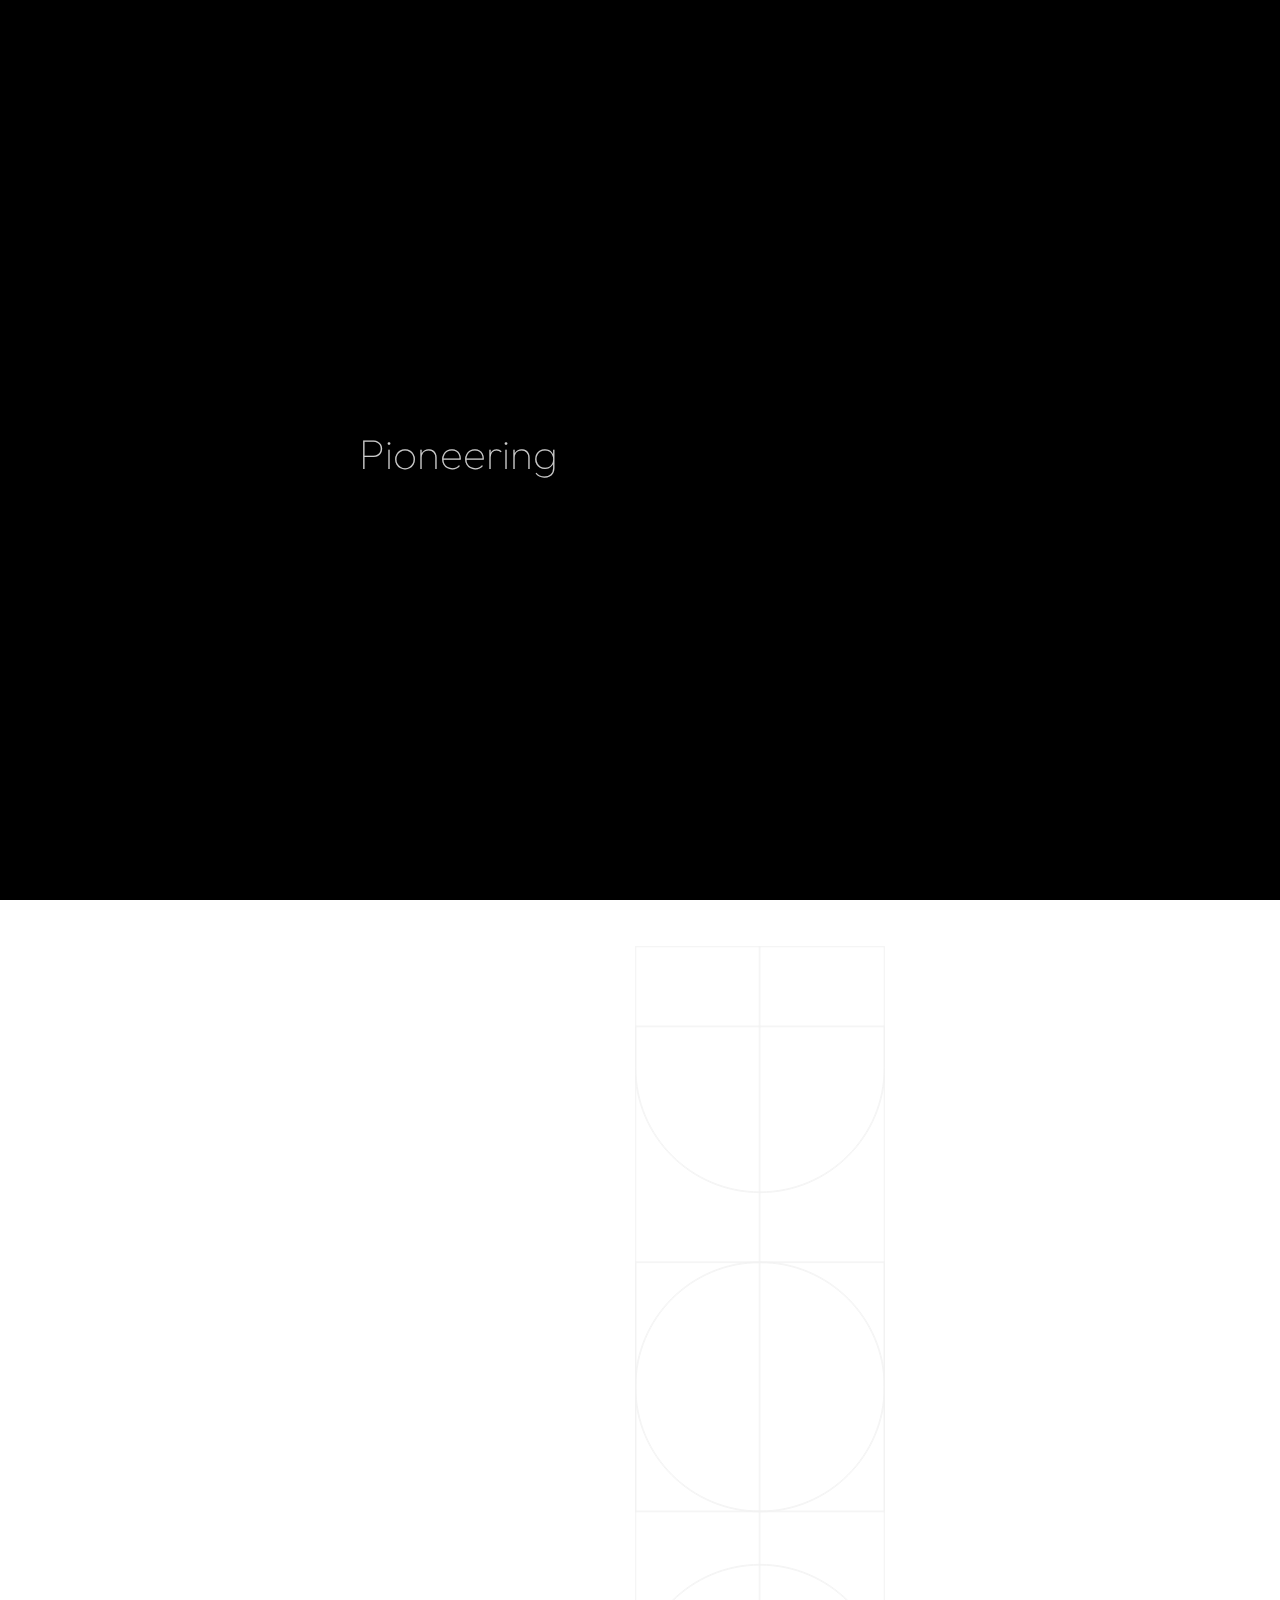
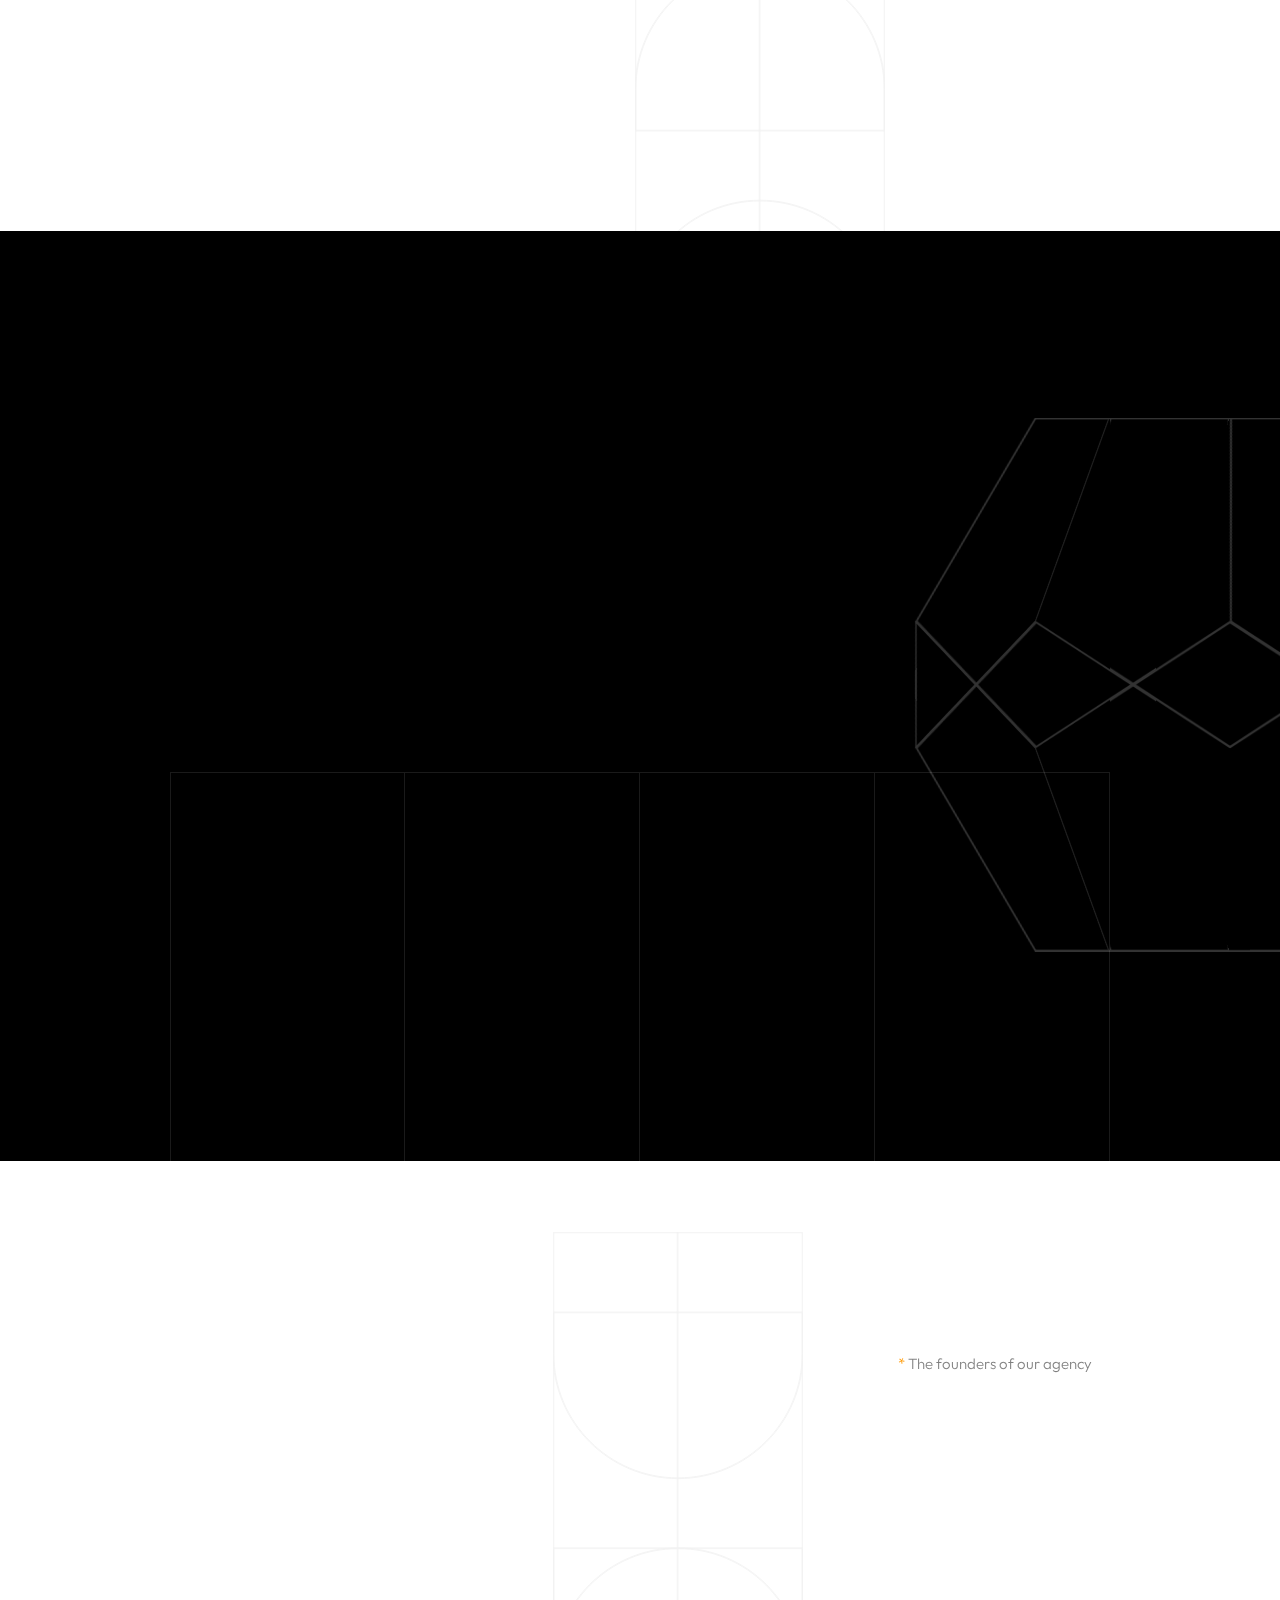
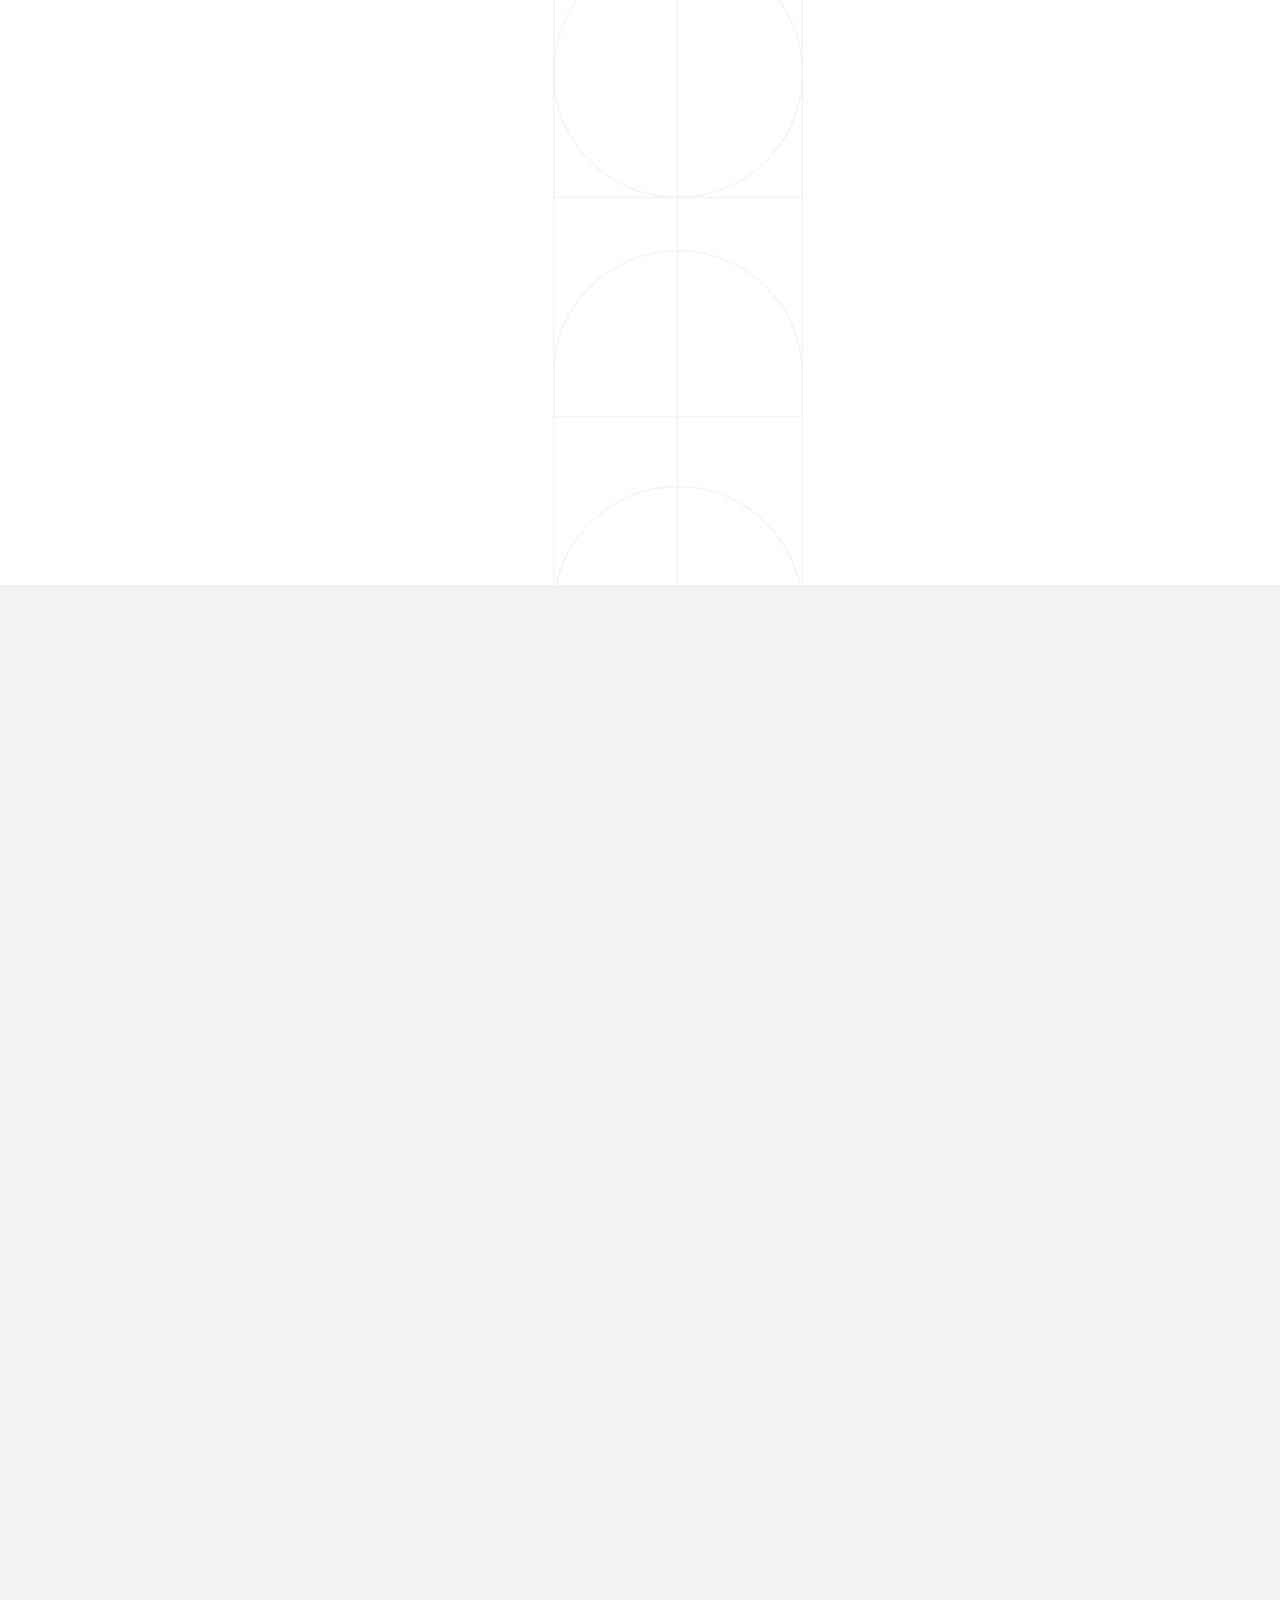
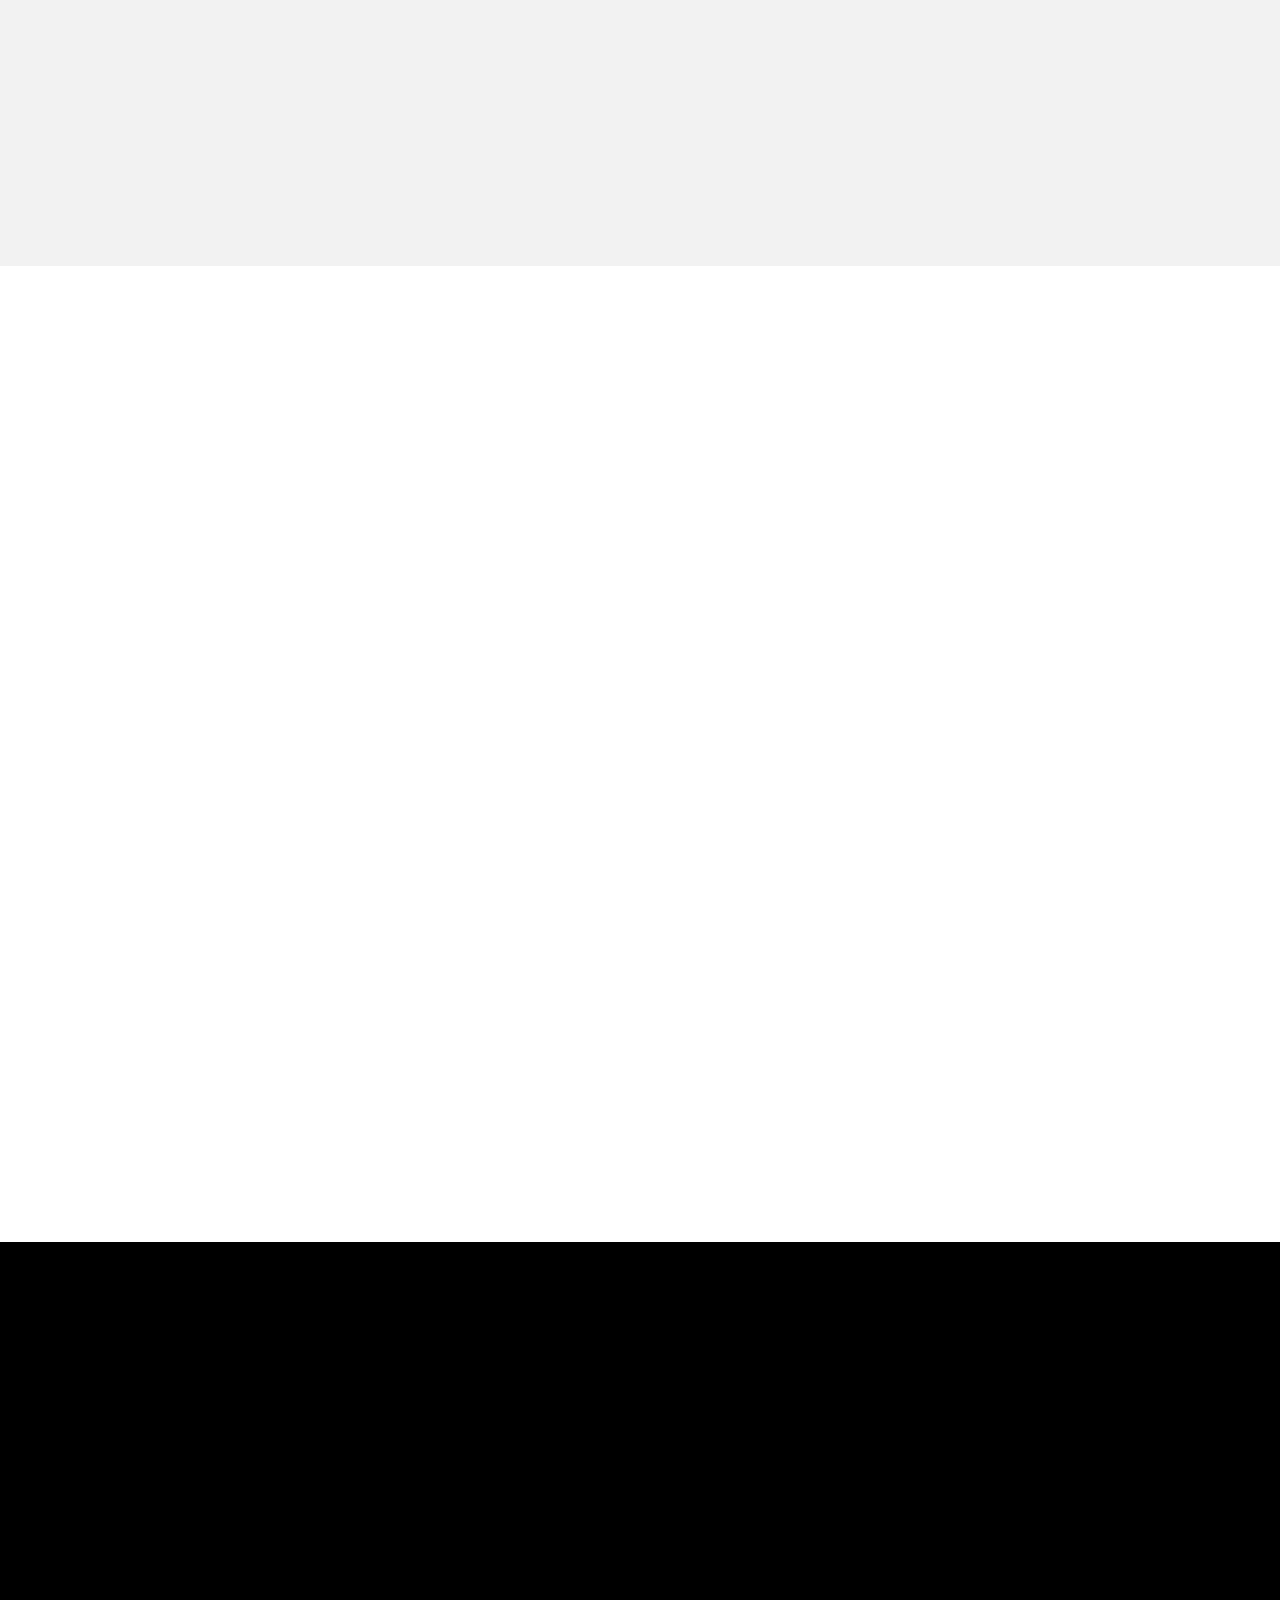
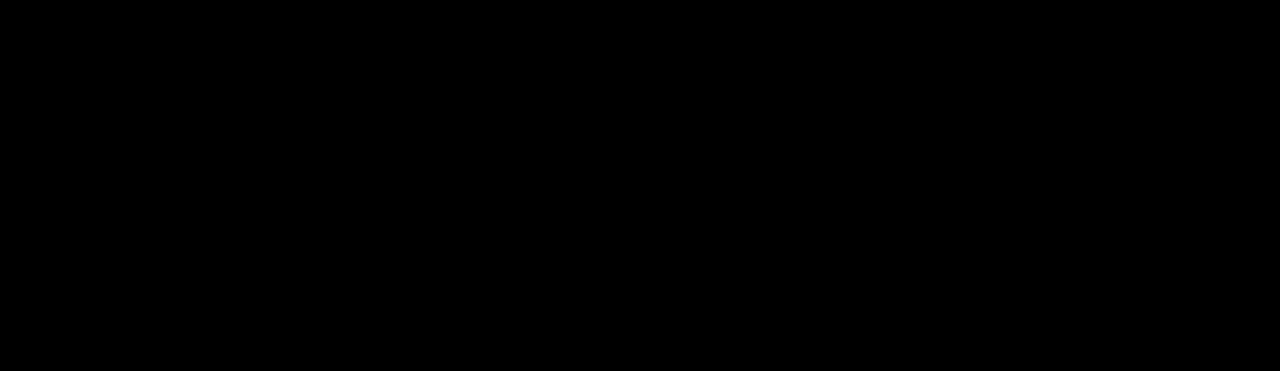
==== commit 5f8f0bd0: "changes" ====
--- a/home-1.html
+++ b/home-1.html
@@ -44,13 +44,13 @@
             <div class="mil-preloader-animation">
                 <div class="mil-pos-abs mil-animation-1">
                     <p class="mil-h3 mil-muted mil-thin">Pioneering</p>
-                    <p class="mil-h3 mil-muted">Creative</p>
+                    <p class="mil-h3 mil-muted">Digital</p>
                     <p class="mil-h3 mil-muted mil-thin">Excellence</p>
                 </div>
                 <div class="mil-pos-abs mil-animation-2">
                     <div class="mil-reveal-frame">
                         <p class="mil-reveal-box"></p>
-                        <p class="mil-h3 mil-muted mil-thin">ashley.com</p>
+                        <p class="mil-h3 mil-muted mil-thin">NoisyFoxes.com</p>
                     </div>
                 </div>
             </div>
@@ -67,7 +67,7 @@
         <div class="mil-menu-frame">
             <!-- frame clone -->
             <div class="mil-frame-top">
-                <a href="home-1.html" class="mil-logo">A.</a>
+                <a href="home-1.html" class="mil-logo">NoisyFoxes.</a>
                 <div class="mil-menu-btn">
                     <span></span>
                 </div>
@@ -89,7 +89,7 @@
                                         </ul>
                                     </li>
                                     <li class="mil-has-children">
-                                        <a href="#.">Portfolio</a>
+                                        <a href="#.">l</a>
                                         <ul>
                                             <li><a href="portfolio-1.html">Grid type 1</a></li>
                                             <li><a href="portfolio-2.html">Grid type 2</a></li>
--- a/css/style.css
+++ b/css/style.css
@@ -0,0 +1,4230 @@
+/* -------------------------------------------
+
+Name: 		Ruizarch
+Version:    1.0
+Developer:	Nazar Miller (millerDigitalDesign)
+Portfolio:  https://themeforest.net/user/millerdigitaldesign/portfolio?ref=MillerDigitalDesign
+
+p.s. I am available for Freelance hire (UI design, web development). email: miller.themes@gmail.com
+
+------------------------------------------- */
+/*--------------------------------------------
+
+1. common
+    - main
+    - typography
+    - link
+    - button
+    - form
+    - breadcrumbs
+    - backgrounds
+    - spaces
+2. components
+    - preloader
+    - cursor
+    - hidden elements
+    - scrollbar
+    - frame
+    - menu button
+    - menu 
+    - banner
+    - circle text
+    - lines
+    - dodecahedron
+    - about
+    - partners
+    - services
+    - team
+    - social icons
+    - revievs
+    - blog
+    - footer
+    - portfolio
+    - map
+    - accordion
+    - price
+    - 404
+    - images
+    - page transitions
+
+
+--------------------------------------------*/
+@import url("https://fonts.googleapis.com/css2?family=Outfit:wght@100;200;300;400;500;600;700;800;900&display=swap");
+@import url(https://cdnjs.cloudflare.com/ajax/libs/font-awesome/5.15.0/css/all.min.css);
+/* -------------------------------------------
+
+main
+
+------------------------------------------- */
+*,
+*:before,
+*:after {
+  -webkit-box-sizing: border-box;
+          box-sizing: border-box;
+  padding: 0;
+  margin: 0;
+}
+
+html,
+body {
+  padding: 0;
+  margin: 0;
+  font-family: "Outfit", sans-serif;
+  font-size: 16px;
+  font-weight: 300;
+  color: rgba(0, 0, 0, 0.5);
+  line-height: 150%;
+  -ms-scroll-chaining: none;
+      overscroll-behavior: none;
+}
+@media screen and (max-width: 768px) {
+  html,
+body {
+    font-size: 15px;
+  }
+}
+
+*::-moz-selection {
+  color: inherit;
+  background-color: transparent;
+}
+
+*::selection {
+  color: inherit;
+  background-color: transparent;
+}
+
+.mil-wrapper {
+  position: relative;
+  overflow: hidden;
+  max-width: 100%;
+}
+
+.container {
+  pointer-events: all;
+}
+
+.mil-relative {
+  position: relative;
+}
+
+.mil-o-hidden {
+  overflow: hidden;
+}
+
+.mil-flex {
+  display: -webkit-box;
+  display: -ms-flexbox;
+  display: flex;
+}
+
+.mil-vert-between {
+  display: -webkit-box;
+  display: -ms-flexbox;
+  display: flex;
+  -webkit-box-orient: vertical;
+  -webkit-box-direction: normal;
+      -ms-flex-direction: column;
+          flex-direction: column;
+  -webkit-box-pack: justify;
+      -ms-flex-pack: justify;
+          justify-content: space-between;
+  height: 100%;
+}
+
+@media screen and (max-width: 992px) {
+  .mil-mobile-hidden {
+    display: none;
+  }
+}
+
+section {
+  position: relative;
+  overflow: hidden;
+}
+
+/* -------------------------------------------
+
+typography
+
+------------------------------------------- */
+h1,
+.mil-h1,
+h2,
+.mil-h12,
+h3,
+.mil-h3,
+h4,
+.mil-h4,
+h5,
+.mil-h5,
+h6,
+.mil-h6 {
+  font-family: "Outfit", sans-serif;
+  color: rgb(0, 0, 0);
+  font-weight: 500;
+  line-height: 120%;
+}
+@media screen and (max-width: 768px) {
+  h1 br,
+.mil-h1 br,
+h2 br,
+.mil-h12 br,
+h3 br,
+.mil-h3 br,
+h4 br,
+.mil-h4 br,
+h5 br,
+.mil-h5 br,
+h6 br,
+.mil-h6 br {
+    display: none;
+  }
+}
+
+h1,
+.mil-h1 {
+  font-size: 86px;
+}
+@media screen and (max-width: 1400px) {
+  h1,
+.mil-h1 {
+    font-size: 74px;
+  }
+}
+@media screen and (max-width: 1200px) {
+  h1,
+.mil-h1 {
+    font-size: 72px;
+  }
+}
+@media screen and (max-width: 992px) {
+  h1,
+.mil-h1 {
+    font-size: 58px;
+  }
+}
+@media screen and (max-width: 768px) {
+  h1,
+.mil-h1 {
+    font-size: 34px;
+  }
+}
+
+h2,
+.mil-h2 {
+  font-size: 68px;
+  line-height: 120%;
+}
+@media screen and (max-width: 1200px) {
+  h2,
+.mil-h2 {
+    font-size: 56px;
+  }
+}
+@media screen and (max-width: 992px) {
+  h2,
+.mil-h2 {
+    font-size: 44px;
+  }
+}
+@media screen and (max-width: 768px) {
+  h2,
+.mil-h2 {
+    font-size: 36px;
+  }
+}
+
+h3,
+.mil-h3 {
+  font-size: 42px;
+}
+@media screen and (max-width: 1200px) {
+  h3,
+.mil-h3 {
+    font-size: 39px;
+  }
+}
+@media screen and (max-width: 992px) {
+  h3,
+.mil-h3 {
+    font-size: 36px;
+  }
+}
+@media screen and (max-width: 768px) {
+  h3,
+.mil-h3 {
+    font-size: 30px;
+  }
+}
+
+h4,
+.mil-h4 {
+  font-size: 28px;
+}
+@media screen and (max-width: 1200px) {
+  h4,
+.mil-h4 {
+    font-size: 26px;
+  }
+}
+@media screen and (max-width: 992px) {
+  h4,
+.mil-h4 {
+    font-size: 24px;
+  }
+}
+@media screen and (max-width: 768px) {
+  h4,
+.mil-h4 {
+    font-size: 22px;
+  }
+}
+
+h5,
+.mil-h5 {
+  font-size: 20px;
+  line-height: 150%;
+}
+@media screen and (max-width: 768px) {
+  h5,
+.mil-h5 {
+    font-size: 18px;
+  }
+}
+
+h6,
+.mil-h6 {
+  font-size: 18px;
+  line-height: 150%;
+}
+@media screen and (max-width: 1200px) {
+  h6,
+.mil-h6 {
+    font-size: 17px;
+  }
+}
+@media screen and (max-width: 992px) {
+  h6,
+.mil-h6 {
+    font-size: 16px;
+  }
+}
+@media screen and (max-width: 768px) {
+  h6,
+.mil-h6 {
+    font-size: 21px;
+  }
+}
+
+.mil-no-wrap {
+  white-space: nowrap;
+}
+
+blockquote {
+  padding: 60px;
+  background-color: rgba(0, 0, 0, 0.05);
+  font-size: 18px;
+  color: rgb(0, 0, 0);
+  font-style: italic;
+  border-left: solid 4px rgb(255, 152, 0);
+}
+@media screen and (max-width: 768px) {
+  blockquote {
+    padding: 30px;
+    font-size: 16px;
+  }
+}
+
+.mil-text-sm {
+  font-size: 15px;
+}
+
+.mil-text-lg {
+  font-size: 18px;
+  line-height: 170%;
+}
+
+.mil-text-xl {
+  font-size: 22px;
+  line-height: 180%;
+}
+@media screen and (max-width: 768px) {
+  .mil-text-xl {
+    font-size: 20px;
+  }
+}
+
+.mil-upper {
+  text-transform: uppercase;
+  font-size: 12px;
+  font-weight: 500;
+  letter-spacing: 2px;
+}
+
+.mil-bold {
+  font-weight: 500;
+}
+
+.mil-thin {
+  font-weight: 100;
+}
+
+a {
+  color: inherit;
+  text-decoration: none;
+}
+
+.mil-complex-title {
+  line-height: normal;
+}
+
+.mil-accent {
+  color: rgb(255, 152, 0);
+}
+
+.mil-light {
+  color: rgb(255, 255, 255) !important;
+}
+.mil-light a {
+  color: rgb(255, 255, 255) !important;
+}
+
+.mil-muted {
+  color: rgba(255, 255, 255, 0.9);
+}
+
+.mil-dark {
+  color: rgb(0, 0, 0);
+}
+
+.mil-light-soft {
+  color: rgba(255, 255, 255, 0.4);
+}
+
+.mil-dark-soft {
+  color: rgba(0, 0, 0, 0.5);
+}
+
+.mil-marker {
+  background-color: rgb(255, 152, 0);
+  padding: 0 5px;
+}
+
+.mil-center {
+  text-align: center;
+}
+
+.mil-left {
+  text-align: left;
+}
+
+.mil-right {
+  text-align: right;
+}
+
+@media screen and (max-width: 576px) {
+  .mil-sm-center {
+    text-align: center;
+  }
+}
+
+.mil-suptitle {
+  position: relative;
+  display: block;
+  margin-bottom: 60px;
+}
+.mil-suptitle:before {
+  content: "";
+  position: absolute;
+  right: calc(100% + 30px);
+  top: 10px;
+  width: 600px;
+  height: 1px;
+  background-color: rgb(255, 255, 255);
+  opacity: 0.2;
+}
+.mil-suptitle.mil-suptitle-right {
+  text-align: right;
+}
+.mil-suptitle.mil-suptitle-right:before {
+  left: calc(100% + 30px);
+}
+@media screen and (max-width: 768px) {
+  .mil-suptitle.mil-suptitle-right {
+    text-align: center;
+  }
+  .mil-suptitle.mil-suptitle-right:before {
+    display: none;
+  }
+}
+.mil-suptitle.mil-suptitle-dark:before {
+  background-color: rgb(0, 0, 0);
+  opacity: 0.1;
+}
+@media screen and (max-width: 768px) {
+  .mil-suptitle {
+    margin-bottom: 60px;
+  }
+}
+
+.mil-divider {
+  width: 100%;
+  height: 1px;
+  background-color: rgba(255, 255, 255, 0.1);
+}
+
+.mil-img-frame {
+  position: relative;
+  overflow: hidden;
+  width: 100%;
+  padding-bottom: 140%;
+}
+.mil-img-frame img {
+  position: absolute;
+  top: 0;
+  left: 0;
+  width: 100%;
+  height: 100%;
+  -o-object-fit: cover;
+     object-fit: cover;
+  -o-object-position: center;
+     object-position: center;
+}
+
+/* -------------------------------------------
+
+link
+
+------------------------------------------- */
+.mil-link {
+  cursor: pointer;
+  display: -webkit-inline-box;
+  display: -ms-inline-flexbox;
+  display: inline-flex;
+  -webkit-box-align: center;
+      -ms-flex-align: center;
+          align-items: center;
+  font-weight: 500;
+  text-transform: uppercase;
+  letter-spacing: 2px;
+  font-size: 12px;
+}
+.mil-link svg {
+  margin-left: 15px;
+  border-radius: 50%;
+  width: 40px;
+  height: 40px;
+  padding: 10px;
+  background-color: rgba(255, 255, 255, 0.1);
+  -webkit-transition: 0.4s cubic-bezier(0, 0, 0.3642, 1);
+  transition: 0.4s cubic-bezier(0, 0, 0.3642, 1);
+}
+.mil-link svg path {
+  fill: rgb(255, 255, 255);
+}
+.mil-link.mil-accent svg {
+  background-color: rgba(255, 255, 255, 0.1);
+  -webkit-transition: 0.4s cubic-bezier(0, 0, 0.3642, 1);
+  transition: 0.4s cubic-bezier(0, 0, 0.3642, 1);
+}
+.mil-link.mil-accent svg path {
+  fill: rgb(255, 152, 0);
+}
+.mil-link.mil-dark svg {
+  background-color: rgba(0, 0, 0, 0.1);
+  -webkit-transition: 0.4s cubic-bezier(0, 0, 0.3642, 1);
+  transition: 0.4s cubic-bezier(0, 0, 0.3642, 1);
+}
+.mil-link.mil-dark svg path {
+  fill: rgb(0, 0, 0);
+}
+.mil-link:hover svg {
+  -webkit-transform: scale(1.15);
+          transform: scale(1.15);
+}
+.mil-link.mil-down-arrow svg {
+  -webkit-transform: rotate(90deg);
+          transform: rotate(90deg);
+}
+.mil-link.mil-down-arrow:hover svg {
+  -webkit-transform: scale(1.15) rotate(90deg);
+          transform: scale(1.15) rotate(90deg);
+}
+.mil-link.mil-icon-left {
+  display: -webkit-box;
+  display: -ms-flexbox;
+  display: flex;
+  -webkit-box-orient: horizontal;
+  -webkit-box-direction: reverse;
+      -ms-flex-direction: row-reverse;
+          flex-direction: row-reverse;
+}
+.mil-link.mil-icon-left svg {
+  margin-left: 0;
+  margin-right: 15px;
+  -webkit-transform: rotate(180deg);
+          transform: rotate(180deg);
+}
+.mil-link.mil-icon-left:hover svg {
+  -webkit-transform: scale(1.15) rotate(180deg);
+          transform: scale(1.15) rotate(180deg);
+}
+
+/* -------------------------------------------
+
+button
+
+------------------------------------------- */
+.mil-button {
+  cursor: pointer;
+  display: -webkit-inline-box;
+  display: -ms-inline-flexbox;
+  display: inline-flex;
+  -webkit-box-align: center;
+      -ms-flex-align: center;
+          align-items: center;
+  -webkit-box-pack: center;
+      -ms-flex-pack: center;
+          justify-content: center;
+  border: none;
+  letter-spacing: 2px;
+  font-size: 12px;
+  background-color: rgb(255, 152, 0);
+  color: rgb(0, 0, 0);
+  border-radius: 70px;
+  padding: 0 15px 0 50px;
+  height: 70px;
+  text-transform: uppercase;
+  font-weight: 500;
+  -webkit-transition: 0.4s cubic-bezier(0, 0, 0.3642, 1);
+  transition: 0.4s cubic-bezier(0, 0, 0.3642, 1);
+}
+.mil-button span {
+  white-space: nowrap;
+}
+.mil-button svg {
+  margin-left: 30px;
+  border-radius: 50%;
+  width: 40px;
+  height: 40px;
+  padding: 10px;
+  background-color: rgb(0, 0, 0);
+  -webkit-transition: 0.4s cubic-bezier(0, 0, 0.3642, 1);
+  transition: 0.4s cubic-bezier(0, 0, 0.3642, 1);
+}
+.mil-button svg path {
+  fill: rgb(255, 152, 0);
+}
+.mil-button.mil-icon-button {
+  padding: 15px;
+}
+.mil-button.mil-icon-button svg {
+  margin-left: 0;
+}
+.mil-button.mil-icon-button-sm {
+  padding: 0;
+  height: 40px;
+}
+.mil-button.mil-icon-button-sm svg {
+  margin-left: 0;
+  background-color: rgb(255, 152, 0);
+}
+.mil-button.mil-icon-button-sm svg path {
+  fill: rgb(0, 0, 0);
+}
+.mil-button:hover {
+  -webkit-transform: scale(1.015);
+          transform: scale(1.015);
+  -webkit-filter: brightness(110%);
+          filter: brightness(110%);
+}
+.mil-button:hover svg {
+  -webkit-transform: scale(1.15);
+          transform: scale(1.15);
+}
+.mil-button.mil-arrow-down svg {
+  -webkit-transform: rotate(90deg);
+          transform: rotate(90deg);
+}
+.mil-button.mil-arrow-down:hover {
+  -webkit-transform: scale(1.015);
+          transform: scale(1.015);
+  -webkit-filter: brightness(110%);
+          filter: brightness(110%);
+}
+.mil-button.mil-arrow-down:hover svg {
+  -webkit-transform: scale(1.15) rotate(90deg);
+          transform: scale(1.15) rotate(90deg);
+}
+@media screen and (max-width: 992px) {
+  .mil-button {
+    height: 60px;
+    padding: 0 10px 0 40px;
+  }
+  .mil-button svg {
+    margin-left: 25px;
+  }
+}
+
+/* -------------------------------------------
+
+form
+
+------------------------------------------- */
+input,
+textarea {
+  position: relative;
+  height: 70px;
+  padding: 0 30px;
+  width: 100%;
+  font-size: 12px;
+  text-transform: uppercase;
+  letter-spacing: 2px;
+  font-weight: 500;
+  font-family: "Outfit", sans-serif;
+  color: rgb(0, 0, 0);
+  border: none;
+  border-bottom: solid 1px rgba(0, 0, 0, 0.2);
+  margin-bottom: 30px;
+}
+input:focus,
+textarea:focus {
+  outline: inherit;
+}
+input::-webkit-input-placeholder, textarea::-webkit-input-placeholder {
+  font-size: 12px;
+  text-transform: uppercase;
+  letter-spacing: 2px;
+  font-weight: 500;
+  color: rgba(0, 0, 0, 0.5);
+}
+input::-moz-placeholder, textarea::-moz-placeholder {
+  font-size: 12px;
+  text-transform: uppercase;
+  letter-spacing: 2px;
+  font-weight: 500;
+  color: rgba(0, 0, 0, 0.5);
+}
+input:-ms-input-placeholder, textarea:-ms-input-placeholder {
+  font-size: 12px;
+  text-transform: uppercase;
+  letter-spacing: 2px;
+  font-weight: 500;
+  color: rgba(0, 0, 0, 0.5);
+}
+input::-ms-input-placeholder, textarea::-ms-input-placeholder {
+  font-size: 12px;
+  text-transform: uppercase;
+  letter-spacing: 2px;
+  font-weight: 500;
+  color: rgba(0, 0, 0, 0.5);
+}
+input::placeholder,
+textarea::placeholder {
+  font-size: 12px;
+  text-transform: uppercase;
+  letter-spacing: 2px;
+  font-weight: 500;
+  color: rgba(0, 0, 0, 0.5);
+}
+
+textarea {
+  padding: 15px 30px;
+  height: 300px;
+}
+
+/* -------------------------------------------
+
+breadcrumbs
+
+------------------------------------------- */
+.mil-breadcrumbs {
+  display: -webkit-inline-box;
+  display: -ms-inline-flexbox;
+  display: inline-flex;
+  -webkit-box-align: center;
+      -ms-flex-align: center;
+          align-items: center;
+  position: relative;
+}
+.mil-breadcrumbs:before {
+  content: "";
+  position: absolute;
+  right: calc(100% + 30px);
+  top: 10px;
+  width: 100vw;
+  height: 1px;
+  background-color: rgba(0, 0, 0, 0.1);
+}
+.mil-breadcrumbs li {
+  list-style-type: none;
+}
+.mil-breadcrumbs li:after {
+  content: "/";
+  margin: 0 15px;
+  color: rgb(0, 0, 0);
+}
+.mil-breadcrumbs li a {
+  color: rgb(0, 0, 0);
+  text-transform: uppercase;
+  letter-spacing: 2px;
+  font-weight: 500;
+  font-size: 12px;
+  white-space: nowrap;
+  -webkit-transition: 0.2s cubic-bezier(0, 0, 0.3642, 1);
+  transition: 0.2s cubic-bezier(0, 0, 0.3642, 1);
+}
+.mil-breadcrumbs li a:hover {
+  color: rgb(255, 152, 0);
+}
+.mil-breadcrumbs li:last-child {
+  margin-right: 0;
+  cursor: not-allowed;
+}
+.mil-breadcrumbs li:last-child a {
+  opacity: 0.4;
+  pointer-events: none;
+}
+.mil-breadcrumbs li:last-child:after {
+  display: none;
+}
+.mil-breadcrumbs.mil-light:before {
+  background-color: rgba(255, 255, 255, 0.1);
+}
+.mil-breadcrumbs.mil-light li:after {
+  color: rgba(255, 255, 255, 0.9);
+}
+.mil-breadcrumbs.mil-light li a:hover {
+  color: rgb(255, 152, 0) !important;
+}
+.mil-breadcrumbs.mil-center {
+  -webkit-box-pack: center;
+      -ms-flex-pack: center;
+          justify-content: center;
+}
+
+/* -------------------------------------------
+
+backgrounds
+
+------------------------------------------- */
+.mil-dark-bg {
+  position: relative;
+}
+.mil-dark-bg:before {
+  content: "";
+  width: 100%;
+  height: 100%;
+  position: absolute;
+  pointer-events: none;
+  z-index: 2;
+  -webkit-backdrop-filter: invert(100%);
+          backdrop-filter: invert(100%);
+}
+.mil-dark-bg .mi-invert-fix {
+  height: 100%;
+  position: relative;
+  pointer-events: none;
+  z-index: 3;
+}
+.mil-dark-bg .mi-invert-fix .container {
+  pointer-events: all;
+}
+
+.mil-soft-bg {
+  background-color: rgb(242, 242, 242);
+}
+
+/* -------------------------------------------
+
+spaces
+
+------------------------------------------- */
+.mil-mr-30 {
+  margin-right: 30px;
+}
+
+.mil-mb-5 {
+  margin-bottom: 5px;
+}
+
+.mil-mb-10 {
+  margin-bottom: 10px;
+}
+
+.mil-mb-15 {
+  margin-bottom: 15px;
+}
+
+.mil-mb-20 {
+  margin-bottom: 15px;
+}
+
+.mil-mb-30 {
+  margin-bottom: 30px;
+}
+
+.mil-mb-60 {
+  margin-bottom: 60px;
+}
+
+.mil-mb-90 {
+  margin-bottom: 90px;
+}
+
+.mil-mb-120 {
+  margin-bottom: 120px;
+}
+@media screen and (max-width: 992px) {
+  .mil-mb-120 {
+    margin-bottom: 90px;
+  }
+}
+
+.mil-mt-suptitle-offset {
+  margin-top: 70px;
+}
+@media screen and (max-width: 992px) {
+  .mil-mt-suptitle-offset {
+    margin-top: 30px;
+  }
+}
+
+.mil-p-120-120 {
+  padding-top: 120px;
+  padding-bottom: 120px;
+}
+@media screen and (max-width: 992px) {
+  .mil-p-120-120 {
+    padding-top: 90px;
+    padding-bottom: 90px;
+  }
+}
+
+.mil-p-120-90 {
+  padding-top: 120px;
+  padding-bottom: 90px;
+}
+@media screen and (max-width: 992px) {
+  .mil-p-120-90 {
+    padding-top: 90px;
+    padding-bottom: 60px;
+  }
+}
+
+.mil-p-0-120 {
+  padding-bottom: 120px;
+}
+@media screen and (max-width: 992px) {
+  .mil-p-0-120 {
+    padding-bottom: 90px;
+  }
+}
+
+.mil-p-120-0 {
+  padding-top: 120px;
+}
+@media screen and (max-width: 992px) {
+  .mil-p-120-0 {
+    padding-top: 90px;
+  }
+}
+
+.mil-p-120-60 {
+  padding-top: 120px;
+  padding-bottom: 60px;
+}
+@media screen and (max-width: 992px) {
+  .mil-p-120-60 {
+    padding-top: 90px;
+    padding-bottom: 30px;
+  }
+}
+
+.mil-p-90-90 {
+  padding-top: 90px;
+  padding-bottom: 90px;
+}
+@media screen and (max-width: 992px) {
+  .mil-p-90-90 {
+    padding-top: 60px;
+    padding-bottom: 60px;
+  }
+}
+
+.mil-p-90-120 {
+  padding-top: 90px;
+  padding-bottom: 120px;
+}
+@media screen and (max-width: 992px) {
+  .mil-p-90-120 {
+    padding-top: 60px;
+    padding-bottom: 90px;
+  }
+}
+
+.mil-p-0-90 {
+  padding-bottom: 90px;
+}
+@media screen and (max-width: 992px) {
+  .mil-p-0-90 {
+    padding-bottom: 60px;
+  }
+}
+
+.mil-p-0-30 {
+  padding-bottom: 30px;
+}
+@media screen and (max-width: 992px) {
+  .mil-p-0-30 {
+    padding-bottom: 0;
+  }
+}
+
+.mil-p-120-30 {
+  padding-top: 120px;
+  padding-bottom: 30px;
+}
+@media screen and (max-width: 992px) {
+  .mil-p-120-30 {
+    padding-top: 90px;
+    padding-bottom: 0;
+  }
+}
+
+.mil-adaptive-right {
+  width: 100%;
+  display: -webkit-box;
+  display: -ms-flexbox;
+  display: flex;
+  -webkit-box-pack: end;
+      -ms-flex-pack: end;
+          justify-content: flex-end;
+}
+@media screen and (max-width: 992px) {
+  .mil-adaptive-right {
+    -webkit-box-pack: start;
+        -ms-flex-pack: start;
+            justify-content: flex-start;
+  }
+}
+
+.mil-btn-space {
+  margin-right: 30px;
+}
+@media screen and (max-width: 500px) {
+  .mil-btn-space {
+    margin-right: 50px;
+    margin-bottom: 30px;
+  }
+}
+
+/* -------------------------------------------
+
+preloader
+
+------------------------------------------- */
+.mil-preloader {
+  position: fixed;
+  z-index: 9;
+  top: 0;
+  left: 0;
+  width: 100%;
+  height: 100vh;
+  background-color: rgb(0, 0, 0);
+}
+.mil-preloader .mil-preloader-animation {
+  opacity: 0;
+  position: relative;
+  height: 100vh;
+  color: rgb(255, 255, 255);
+}
+.mil-preloader .mil-preloader-animation .mil-pos-abs {
+  position: absolute;
+  height: 100vh;
+  width: 100%;
+  display: -webkit-box;
+  display: -ms-flexbox;
+  display: flex;
+  -webkit-box-pack: center;
+      -ms-flex-pack: center;
+          justify-content: center;
+  -webkit-box-align: center;
+      -ms-flex-align: center;
+          align-items: center;
+}
+.mil-preloader .mil-preloader-animation .mil-pos-abs p {
+  opacity: 0;
+  margin-right: 15px;
+}
+@media screen and (max-width: 992px) {
+  .mil-preloader .mil-preloader-animation .mil-pos-abs {
+    -webkit-box-orient: vertical;
+    -webkit-box-direction: normal;
+        -ms-flex-direction: column;
+            flex-direction: column;
+  }
+  .mil-preloader .mil-preloader-animation .mil-pos-abs p {
+    margin-right: 0;
+    margin-bottom: 10px;
+  }
+}
+.mil-preloader .mil-preloader-animation .mil-pos-abs .mil-reveal-frame {
+  position: relative;
+  padding: 0 30px;
+}
+.mil-preloader .mil-preloader-animation .mil-pos-abs .mil-reveal-frame .mil-reveal-box {
+  z-index: 4;
+  position: absolute;
+  opacity: 0;
+  height: 100%;
+  background-color: rgb(255, 152, 0);
+}
+.mil-preloader.mil-hidden {
+  pointer-events: none;
+}
+
+/* -------------------------------------------
+
+cursor
+
+------------------------------------------- */
+.mil-ball {
+  width: 20px;
+  height: 20px;
+  position: fixed;
+  z-index: 10;
+  background-color: rgb(0, 0, 0);
+  border-radius: 50%;
+  pointer-events: none;
+  display: -webkit-box;
+  display: -ms-flexbox;
+  display: flex;
+  -webkit-box-pack: center;
+      -ms-flex-pack: center;
+          justify-content: center;
+  -webkit-box-align: center;
+      -ms-flex-align: center;
+          align-items: center;
+  opacity: 0.1;
+}
+.mil-ball .mil-icon-1 {
+  position: absolute;
+  width: 40px;
+  height: 40px;
+  -webkit-transform: scale(0);
+          transform: scale(0);
+}
+.mil-ball .mil-icon-1 svg {
+  fill: rgba(255, 255, 255, 0.9);
+}
+.mil-ball .mil-more-text, .mil-ball .mil-choose-text {
+  position: absolute;
+  width: 100%;
+  text-align: center;
+  display: block;
+  color: rgba(255, 255, 255, 0.9);
+  font-size: 12px;
+  font-weight: 500;
+  letter-spacing: 2px;
+  text-transform: uppercase;
+  -webkit-transform: scale(0);
+          transform: scale(0);
+}
+.mil-ball.mil-accent .mil-icon-1 svg {
+  fill: rgb(0, 0, 0);
+}
+.mil-ball.mil-accent .mil-more-text, .mil-ball.mil-accent .mil-choose-text {
+  color: rgb(0, 0, 0);
+}
+@media screen and (max-width: 1200px) {
+  .mil-ball {
+    display: none;
+  }
+}
+
+/* -------------------------------------------
+
+hidden elements
+
+------------------------------------------- */
+.mil-hidden-elements .mil-dodecahedron, .mil-hidden-elements .mil-lines, .mil-hidden-elements .mil-arrow {
+  display: none;
+}
+
+/* -------------------------------------------
+
+scrollbar
+
+------------------------------------------- */
+::-webkit-scrollbar {
+  display: none;
+}
+
+.mil-progress-track {
+  position: fixed;
+  z-index: 10;
+  top: 0;
+  right: 0;
+  width: 4px;
+  height: 100%;
+  background-color: rgb(0, 0, 0);
+}
+.mil-progress-track .mil-progress {
+  width: 4px;
+  height: 0;
+  background-color: rgb(255, 152, 0);
+}
+@media screen and (max-width: 992px) {
+  .mil-progress-track {
+    display: none;
+  }
+}
+
+/* -------------------------------------------
+
+frame
+
+------------------------------------------- */
+.mil-logo {
+  font-size: 42px;
+  font-weight: 500;
+  line-height: 100%;
+}
+@media screen and (max-width: 992px) {
+  .mil-logo {
+    font-size: 36px;
+  }
+}
+
+.mil-frame {
+  padding: 50px 60px 60px 60px;
+  position: fixed;
+  z-index: 2;
+  pointer-events: none;
+  display: -webkit-box;
+  display: -ms-flexbox;
+  display: flex;
+  -webkit-box-orient: vertical;
+  -webkit-box-direction: normal;
+      -ms-flex-direction: column;
+          flex-direction: column;
+  -webkit-box-pack: justify;
+      -ms-flex-pack: justify;
+          justify-content: space-between;
+  width: 100%;
+  height: 100%;
+}
+@media screen and (max-width: 1200px) {
+  .mil-frame {
+    padding: 30px;
+  }
+}
+@media screen and (max-width: 1200px) {
+  .mil-frame {
+    padding: 0;
+    z-index: 999;
+    height: 90px;
+  }
+}
+@media screen and (max-width: 1200px) {
+  .mil-frame .mil-frame-top {
+    height: 90px;
+    background-color: rgba(0, 0, 0, 0.95);
+    border-bottom: solid 1px rgba(255, 255, 255, 0.1);
+    padding: 0 30px;
+    -webkit-backdrop-filter: blur(8px);
+            backdrop-filter: blur(8px);
+  }
+  .mil-frame .mil-frame-top .mil-logo {
+    color: rgb(255, 255, 255);
+  }
+  .mil-frame .mil-frame-top .mil-menu-btn span, .mil-frame .mil-frame-top .mil-menu-btn span:after, .mil-frame .mil-frame-top .mil-menu-btn span:before {
+    background: rgb(255, 255, 255);
+  }
+}
+.mil-frame .mil-frame-bottom {
+  width: 100%;
+  display: -webkit-box;
+  display: -ms-flexbox;
+  display: flex;
+  -webkit-box-pack: justify;
+      -ms-flex-pack: justify;
+          justify-content: space-between;
+  -webkit-box-align: end;
+      -ms-flex-align: end;
+          align-items: flex-end;
+}
+@media screen and (max-width: 1200px) {
+  .mil-frame .mil-frame-bottom {
+    display: none;
+  }
+}
+.mil-frame .mil-frame-bottom .mil-current-page {
+  pointer-events: none;
+  font-weight: 500;
+  text-transform: uppercase;
+  letter-spacing: 2px;
+  font-size: 12px;
+  width: 300px;
+  color: rgb(0, 0, 0);
+  -webkit-transform: rotate(-90deg) translateX(138px) translateY(-138px);
+          transform: rotate(-90deg) translateX(138px) translateY(-138px);
+}
+.mil-frame .mil-frame-bottom .mil-back-to-top {
+  width: 300px;
+  -webkit-transform: rotate(-90deg) translateX(130px) translateY(130px);
+          transform: rotate(-90deg) translateX(130px) translateY(130px);
+  pointer-events: all;
+}
+
+.mil-frame-top {
+  display: -webkit-box;
+  display: -ms-flexbox;
+  display: flex;
+  -webkit-box-pack: justify;
+      -ms-flex-pack: justify;
+          justify-content: space-between;
+  -webkit-box-align: center;
+      -ms-flex-align: center;
+          align-items: center;
+}
+.mil-frame-top .mil-logo {
+  pointer-events: all;
+  color: rgb(0, 0, 0);
+}
+
+/* -------------------------------------------
+
+menu button
+
+------------------------------------------- */
+.mil-menu-btn {
+  pointer-events: all;
+  height: 28px;
+  cursor: pointer;
+  display: -webkit-box;
+  display: -ms-flexbox;
+  display: flex;
+  -webkit-box-pack: center;
+      -ms-flex-pack: center;
+          justify-content: center;
+  -webkit-box-align: center;
+      -ms-flex-align: center;
+          align-items: center;
+  -webkit-transition: 0.4s cubic-bezier(0, 0, 0.3642, 1);
+  transition: 0.4s cubic-bezier(0, 0, 0.3642, 1);
+}
+@media screen and (max-width: 992px) {
+  .mil-menu-btn {
+    -webkit-transform: scale(0.85);
+            transform: scale(0.85);
+  }
+}
+.mil-menu-btn span, .mil-menu-btn span:after, .mil-menu-btn span:before {
+  content: "";
+  display: block;
+  width: 28px;
+  height: 2.5px;
+  background: rgb(0, 0, 0);
+  -webkit-backface-visibility: hidden;
+          backface-visibility: hidden;
+  -webkit-transition: inherit;
+  transition: inherit;
+}
+.mil-menu-btn span {
+  position: relative;
+}
+.mil-menu-btn span:after, .mil-menu-btn span:before {
+  position: absolute;
+}
+.mil-menu-btn span:before {
+  top: -9px;
+}
+.mil-menu-btn span:after {
+  width: 18px;
+  top: 9px;
+}
+.mil-menu-btn.mil-active span {
+  -webkit-transform: rotate(45deg);
+          transform: rotate(45deg);
+}
+.mil-menu-btn.mil-active span:before {
+  -webkit-transform: translate(0px, 9px) rotate(-90deg);
+          transform: translate(0px, 9px) rotate(-90deg);
+}
+.mil-menu-btn.mil-active span:after {
+  opacity: 0;
+  width: 24px;
+  -webkit-transform: translate(0px, -9px) rotate(-90deg);
+          transform: translate(0px, -9px) rotate(-90deg);
+}
+
+/* -------------------------------------------
+
+menu
+
+------------------------------------------- */
+.mil-menu-frame {
+  position: fixed;
+  z-index: 9;
+  width: 100%;
+  height: 100vh;
+  background-color: rgb(0, 0, 0);
+  opacity: 0;
+  pointer-events: none;
+  -webkit-transition: 0.4s cubic-bezier(0, 0, 0.3642, 1);
+  transition: 0.4s cubic-bezier(0, 0, 0.3642, 1);
+}
+.mil-menu-frame .container {
+  pointer-events: none;
+}
+.mil-menu-frame .mil-frame-top {
+  position: absolute;
+  top: 0;
+  left: 0;
+  width: 100%;
+  padding: 50px 60px;
+}
+@media screen and (max-width: 1200px) {
+  .mil-menu-frame .mil-frame-top {
+    display: none;
+  }
+}
+.mil-menu-frame .mil-frame-top .mil-logo {
+  color: rgb(255, 255, 255);
+}
+.mil-menu-frame .mil-frame-top .mil-menu-btn span, .mil-menu-frame .mil-frame-top .mil-menu-btn span:after, .mil-menu-frame .mil-frame-top .mil-menu-btn span:before {
+  background-color: rgb(255, 255, 255);
+}
+.mil-menu-frame .mil-main-menu {
+  -webkit-transform: translateX(-30px);
+          transform: translateX(-30px);
+  opacity: 0;
+  -webkit-transition: 0.4s cubic-bezier(0, 0, 0.3642, 1);
+  transition: 0.4s cubic-bezier(0, 0, 0.3642, 1);
+}
+@media screen and (max-width: 1200px) {
+  .mil-menu-frame .mil-main-menu {
+    -webkit-transform: translateY(30px);
+            transform: translateY(30px);
+  }
+}
+.mil-menu-frame .mil-menu-right-frame {
+  padding-left: 60px;
+  position: relative;
+  height: 100vh;
+  display: -webkit-box;
+  display: -ms-flexbox;
+  display: flex;
+  -webkit-box-align: end;
+      -ms-flex-align: end;
+          align-items: flex-end;
+  border-left: solid 1px rgba(255, 255, 255, 0.1);
+  opacity: 0;
+  -webkit-transform: translateY(30px);
+          transform: translateY(30px);
+  -webkit-transition: 0.4s cubic-bezier(0, 0, 0.3642, 1);
+  transition: 0.4s cubic-bezier(0, 0, 0.3642, 1);
+}
+.mil-menu-frame .mil-menu-right-frame .mil-menu-right {
+  padding-bottom: 60px;
+}
+.mil-menu-frame .mil-menu-right-frame .mil-animation-in {
+  position: absolute;
+  top: -320px;
+  right: 0;
+  opacity: 0;
+  -webkit-transform: translateY(-60px);
+          transform: translateY(-60px);
+  -webkit-transition: 0.4s cubic-bezier(0, 0, 0.3642, 1);
+  transition: 0.4s cubic-bezier(0, 0, 0.3642, 1);
+}
+@media screen and (max-width: 1200px) {
+  .mil-menu-frame .mil-menu-right-frame {
+    display: none;
+  }
+}
+@media screen and (max-height: 800px) {
+  .mil-menu-frame .mil-menu-right-frame {
+    display: none;
+  }
+}
+.mil-menu-frame.mil-active {
+  opacity: 1;
+  pointer-events: all;
+}
+.mil-menu-frame.mil-active .container {
+  pointer-events: all;
+}
+.mil-menu-frame.mil-active .mil-main-menu {
+  -webkit-transform: translateX(0);
+          transform: translateX(0);
+  -webkit-transform: translateY(0);
+          transform: translateY(0);
+  opacity: 1;
+  -webkit-transition-delay: 0.4s;
+          transition-delay: 0.4s;
+}
+.mil-menu-frame.mil-active .mil-menu-right-frame {
+  opacity: 1;
+  -webkit-transform: translateY(0);
+          transform: translateY(0);
+  -webkit-transition-delay: 0.6s;
+          transition-delay: 0.6s;
+}
+.mil-menu-frame.mil-active .mil-menu-right-frame .mil-animation-in {
+  opacity: 1;
+  -webkit-transform: translateY(0);
+          transform: translateY(0);
+  -webkit-transition-delay: 0.8s;
+          transition-delay: 0.8s;
+}
+
+.mil-menu-list li {
+  list-style-type: none;
+  margin-bottom: 15px;
+}
+.mil-menu-list li:last-child {
+  margin-bottom: 0;
+}
+.mil-menu-list li a {
+  display: block;
+  -webkit-transition: 0.2s cubic-bezier(0, 0, 0.3642, 1);
+  transition: 0.2s cubic-bezier(0, 0, 0.3642, 1);
+}
+.mil-menu-list li a:hover {
+  -webkit-transform: translateX(5px);
+          transform: translateX(5px);
+  color: rgb(255, 255, 255);
+}
+.mil-menu-list.mil-hori-list {
+  display: -webkit-box;
+  display: -ms-flexbox;
+  display: flex;
+}
+.mil-menu-list.mil-hori-list li {
+  margin-bottom: 0;
+  margin-right: 30px;
+}
+.mil-menu-list.mil-dark li a {
+  color: rgb(0, 0, 0);
+}
+
+.mil-main-menu {
+  height: 100vh;
+  display: -webkit-box;
+  display: -ms-flexbox;
+  display: flex;
+  -webkit-box-align: center;
+      -ms-flex-align: center;
+          align-items: center;
+}
+.mil-main-menu ul {
+  padding: 0;
+  margin: 0;
+}
+.mil-main-menu ul li {
+  margin-bottom: 40px;
+}
+.mil-main-menu ul li:last-child {
+  margin-bottom: 0;
+}
+.mil-main-menu ul li a {
+  position: relative;
+  display: -webkit-box;
+  display: -ms-flexbox;
+  display: flex;
+  -webkit-box-align: center;
+      -ms-flex-align: center;
+          align-items: center;
+  font-weight: 500;
+  color: rgba(255, 255, 255, 0.8);
+  font-size: 34px;
+  -webkit-transition: 0.4s cubic-bezier(0, 0, 0.3642, 1);
+  transition: 0.4s cubic-bezier(0, 0, 0.3642, 1);
+}
+@media screen and (max-width: 992px) {
+  .mil-main-menu ul li a {
+    font-size: 26px;
+  }
+}
+.mil-main-menu ul li a:before {
+  content: "";
+  position: absolute;
+  left: 0;
+  width: 10px;
+  height: 10px;
+  border-radius: 50%;
+  background-color: rgba(255, 255, 255, 0.4);
+  -webkit-transform: scale(0);
+          transform: scale(0);
+  -webkit-transition: 0.4s cubic-bezier(0, 0, 0.3642, 1);
+  transition: 0.4s cubic-bezier(0, 0, 0.3642, 1);
+}
+.mil-main-menu ul li a:hover {
+  color: rgb(255, 255, 255);
+}
+.mil-main-menu ul li a.mil-active {
+  padding-left: 25px;
+}
+.mil-main-menu ul li a.mil-active:before {
+  -webkit-transform: scale(1);
+          transform: scale(1);
+  background-color: rgb(255, 152, 0);
+}
+.mil-main-menu ul li.mil-active > a {
+  color: rgb(255, 152, 0);
+}
+.mil-main-menu ul li.mil-active > a:hover {
+  color: rgb(255, 152, 0) !important;
+  -webkit-filter: brightness(110%);
+          filter: brightness(110%);
+}
+.mil-main-menu ul li.mil-has-children > a:hover {
+  color: rgb(255, 255, 255);
+  padding-left: 25px;
+}
+.mil-main-menu ul li.mil-has-children > a:hover:before {
+  -webkit-transform: scale(1);
+          transform: scale(1);
+}
+.mil-main-menu ul li.mil-has-children ul {
+  padding-left: 25px;
+  overflow: hidden;
+  max-height: 0;
+  -webkit-transition: 0.6s cubic-bezier(0, 0, 0.3642, 1);
+  transition: 0.6s cubic-bezier(0, 0, 0.3642, 1);
+}
+.mil-main-menu ul li.mil-has-children ul li {
+  margin-bottom: 5px;
+}
+.mil-main-menu ul li.mil-has-children ul li:first-child {
+  margin-top: 40px;
+}
+.mil-main-menu ul li.mil-has-children ul li a {
+  display: block;
+  font-size: 12px;
+  color: rgba(255, 255, 255, 0.4);
+  letter-spacing: 2px;
+  font-weight: 500;
+  text-transform: uppercase;
+}
+.mil-main-menu ul li.mil-has-children ul li a:before {
+  display: none;
+}
+.mil-main-menu ul li.mil-has-children ul li a:hover {
+  color: rgba(255, 255, 255, 0.8);
+  -webkit-transform: translateX(5px);
+          transform: translateX(5px);
+}
+.mil-main-menu ul li.mil-has-children ul.mil-active {
+  max-height: 200px;
+}
+@media screen and (max-width: 1200px) {
+  .mil-main-menu {
+    -webkit-box-pack: center;
+        -ms-flex-pack: center;
+            justify-content: center;
+  }
+  .mil-main-menu ul {
+    display: -webkit-box;
+    display: -ms-flexbox;
+    display: flex;
+    -webkit-box-orient: vertical;
+    -webkit-box-direction: normal;
+        -ms-flex-direction: column;
+            flex-direction: column;
+    -webkit-box-align: center;
+        -ms-flex-align: center;
+            align-items: center;
+  }
+  .mil-main-menu ul li {
+    margin-bottom: 30px;
+  }
+  .mil-main-menu ul li a {
+    -webkit-box-pack: center;
+        -ms-flex-pack: center;
+            justify-content: center;
+  }
+  .mil-main-menu ul li a:before {
+    display: none;
+  }
+  .mil-main-menu ul li a.mil-active {
+    padding-left: 0 !important;
+  }
+  .mil-main-menu ul li.mil-has-children ul {
+    padding-left: 0;
+  }
+  .mil-main-menu ul li.mil-has-children ul li:first-child {
+    margin-top: 30px;
+  }
+}
+
+/* -------------------------------------------
+
+banner
+
+------------------------------------------- */
+.mil-banner {
+  height: 100vh;
+}
+.mil-banner .container {
+  height: 100%;
+  display: -webkit-box;
+  display: -ms-flexbox;
+  display: flex;
+  -webkit-box-align: end;
+      -ms-flex-align: end;
+          align-items: flex-end;
+}
+.mil-banner .mil-banner-content {
+  width: 100%;
+  padding-bottom: 120px;
+  position: relative;
+}
+@media screen and (max-width: 992px) {
+  .mil-banner .mil-banner-content {
+    padding-bottom: 90px;
+  }
+}
+.mil-banner .mil-lines-place {
+  position: absolute;
+  left: 0;
+  bottom: calc(100% + 120px);
+}
+
+.mil-inner-banner .mil-banner-content {
+  padding: 150px 0 0 0;
+}
+@media screen and (max-width: 1200px) {
+  .mil-inner-banner .mil-banner-content {
+    padding: 180px 0 0 0;
+  }
+}
+
+.mil-banner-personal {
+  height: 100vh;
+  background-color: rgba(0, 0, 0, 0.1);
+}
+.mil-banner-personal .mil-banner-content {
+  position: relative;
+  padding-top: 90px;
+}
+@media screen and (max-width: 992px) {
+  .mil-banner-personal .mil-banner-content {
+    padding-top: 180px;
+  }
+}
+.mil-banner-personal .mil-banner-content .mil-personal-text {
+  margin-bottom: 300px;
+}
+@media screen and (max-width: 992px) {
+  .mil-banner-personal .mil-banner-content .mil-personal-text {
+    margin-bottom: 80px;
+    text-align: center;
+  }
+}
+.mil-banner-personal .mil-banner-content .mil-banner-panel {
+  display: -webkit-box;
+  display: -ms-flexbox;
+  display: flex;
+  -webkit-box-align: center;
+      -ms-flex-align: center;
+          align-items: center;
+  -webkit-box-pack: justify;
+      -ms-flex-pack: justify;
+          justify-content: space-between;
+  padding: 0 60px 0 90px;
+  background-color: rgb(255, 255, 255);
+  height: 180px;
+  position: absolute;
+  top: calc(100vh - 180px);
+  left: 0;
+  width: 100%;
+}
+@media screen and (max-width: 992px) {
+  .mil-banner-personal .mil-banner-content .mil-banner-panel {
+    -webkit-box-orient: vertical;
+    -webkit-box-direction: normal;
+        -ms-flex-direction: column;
+            flex-direction: column;
+    height: auto;
+    padding: 60px 30px;
+  }
+  .mil-banner-personal .mil-banner-content .mil-banner-panel h5 {
+    margin-bottom: 60px;
+    text-align: center;
+    width: 80%;
+  }
+}
+.mil-banner-personal .mil-banner-content .mil-banner-panel .mil-right {
+  display: -webkit-box;
+  display: -ms-flexbox;
+  display: flex;
+}
+.mil-banner-personal .mil-banner-content .mil-banner-panel .mil-right .mil-social-frame {
+  display: -webkit-box;
+  display: -ms-flexbox;
+  display: flex;
+  -webkit-box-pack: center;
+      -ms-flex-pack: center;
+          justify-content: center;
+  -webkit-box-align: center;
+      -ms-flex-align: center;
+          align-items: center;
+  margin-right: 30px;
+  padding: 0 50px;
+  background-color: rgba(0, 0, 0, 0.1);
+  height: 70px;
+  border-radius: 70px;
+  -webkit-transition: 0.4s cubic-bezier(0, 0, 0.3642, 1);
+  transition: 0.4s cubic-bezier(0, 0, 0.3642, 1);
+}
+.mil-banner-personal .mil-banner-content .mil-banner-panel .mil-right .mil-social-frame:hover {
+  -webkit-transform: scale(1.015);
+          transform: scale(1.015);
+}
+@media screen and (max-width: 992px) {
+  .mil-banner-personal .mil-banner-content .mil-banner-panel .mil-right {
+    -webkit-box-orient: vertical;
+    -webkit-box-direction: normal;
+        -ms-flex-direction: column;
+            flex-direction: column;
+  }
+  .mil-banner-personal .mil-banner-content .mil-banner-panel .mil-right .mil-social-frame {
+    margin-right: 0;
+    margin-bottom: 30px;
+    height: 60px;
+  }
+}
+.mil-banner-personal .mil-banner-content .mil-banner-panel .mil-button {
+  margin: 0 !important;
+}
+@media screen and (max-width: 992px) {
+  .mil-banner-personal .mil-banner-content .mil-banner-panel {
+    bottom: 0;
+    top: auto;
+  }
+}
+@media screen and (max-width: 768px) {
+  .mil-banner-personal .mil-banner-content .mil-banner-panel {
+    position: static;
+    margin-bottom: 90px;
+  }
+}
+@media screen and (max-width: 992px) {
+  .mil-banner-personal {
+    height: auto;
+  }
+}
+
+.mil-portrait-frame {
+  position: relative;
+}
+.mil-portrait-frame img {
+  position: relative;
+  bottom: 0;
+  width: 100%;
+  height: 100%;
+  -o-object-fit: contain;
+     object-fit: contain;
+}
+.mil-portrait-frame .mil-nimbus {
+  background: radial-gradient(50% 50% at 50% 50%, rgb(255, 152, 0) 0%, rgba(250, 168, 69, 0) 100%);
+  width: 100%;
+  padding-bottom: 100%;
+  position: absolute;
+  opacity: 0.6;
+}
+@media screen and (max-width: 768px) {
+  .mil-portrait-frame {
+    height: 400px;
+  }
+  .mil-portrait-frame img {
+    -o-object-fit: cover;
+       object-fit: cover;
+    -o-object-position: top;
+       object-position: top;
+  }
+}
+
+/* -------------------------------------------
+
+circle text
+
+------------------------------------------- */
+.mil-circle-text {
+  position: absolute;
+  right: 0;
+  bottom: 90px;
+  display: -webkit-box;
+  display: -ms-flexbox;
+  display: flex;
+  -webkit-box-pack: center;
+      -ms-flex-pack: center;
+          justify-content: center;
+  -webkit-box-align: center;
+      -ms-flex-align: center;
+          align-items: center;
+  width: 140px;
+  height: 140px;
+}
+.mil-circle-text .mil-ct-svg {
+  -webkit-transform: scale(2);
+          transform: scale(2);
+  width: 140px;
+  height: 140px;
+}
+.mil-circle-text .mil-ct-svg text {
+  fill: rgba(255, 255, 255, 0.4);
+  text-transform: uppercase;
+  font-size: 12px;
+  font-weight: 500;
+  -webkit-transition: 0.4s cubic-bezier(0, 0, 0.3642, 1);
+  transition: 0.4s cubic-bezier(0, 0, 0.3642, 1);
+}
+.mil-circle-text .mil-button {
+  position: absolute;
+}
+.mil-circle-text:hover svg text {
+  fill: rgb(255, 255, 255);
+}
+@media screen and (max-width: 992px) {
+  .mil-circle-text {
+    display: none;
+  }
+}
+
+/* -------------------------------------------
+
+lines
+
+------------------------------------------- */
+@-webkit-keyframes move {
+  from {
+    -webkit-transform: translateY(-75px);
+            transform: translateY(-75px);
+  }
+  50% {
+    -webkit-transform: translateY(75px);
+            transform: translateY(75px);
+  }
+  to {
+    -webkit-transform: translateY(-75px);
+            transform: translateY(-75px);
+  }
+}
+@keyframes move {
+  from {
+    -webkit-transform: translateY(-75px);
+            transform: translateY(-75px);
+  }
+  50% {
+    -webkit-transform: translateY(75px);
+            transform: translateY(75px);
+  }
+  to {
+    -webkit-transform: translateY(-75px);
+            transform: translateY(-75px);
+  }
+}
+.mil-lines-place .mil-lines {
+  opacity: 0.05;
+  pointer-events: none;
+}
+@media screen and (max-width: 992px) {
+  .mil-lines-place .mil-lines {
+    display: none;
+  }
+}
+.mil-lines-place .mil-lines path, .mil-lines-place .mil-lines rect, .mil-lines-place .mil-lines line {
+  stroke: rgb(0, 0, 0);
+}
+.mil-lines-place .mil-lines .mil-move {
+  -webkit-animation: move 10s linear infinite;
+          animation: move 10s linear infinite;
+}
+.mil-lines-place.mil-light .mil-lines {
+  opacity: 0.2;
+}
+.mil-lines-place.mil-light .mil-lines path, .mil-lines-place.mil-light .mil-lines rect, .mil-lines-place.mil-light .mil-lines line {
+  stroke: rgb(255, 255, 255);
+}
+
+/* -------------------------------------------
+
+dodecahedron
+
+------------------------------------------- */
+.mil-animation-frame {
+  width: 100%;
+  height: 100vh;
+  position: absolute;
+  top: 0;
+  -webkit-animation: jump 10s linear infinite;
+          animation: jump 10s linear infinite;
+  pointer-events: none;
+}
+
+.mil-animation {
+  position: absolute;
+  display: inline-block;
+  width: 300px;
+  height: 300px;
+  opacity: 0.2;
+  pointer-events: none;
+}
+
+.mil-position-1 {
+  top: 100px;
+  right: 100px;
+}
+.mil-position-1 .mil-pentagon div {
+  border-top: 0.1px solid rgb(255, 255, 255);
+}
+
+.mil-position-2 {
+  top: -60px;
+  left: 15%;
+}
+.mil-position-2 .mil-pentagon div {
+  border-top: 1px solid rgb(255, 255, 255);
+}
+.mil-position-2 .mil-dodecahedron {
+  -webkit-animation-delay: 0.5s;
+          animation-delay: 0.5s;
+}
+@media screen and (max-width: 1400px) {
+  .mil-position-2 {
+    display: none;
+  }
+}
+
+.mil-position-3 {
+  bottom: -100px;
+  right: 35%;
+}
+.mil-position-3 .mil-pentagon div {
+  border-top: 1px solid rgb(255, 255, 255);
+}
+.mil-position-3 .mil-dodecahedron {
+  -webkit-animation-delay: 1s;
+          animation-delay: 1s;
+}
+@media screen and (max-width: 1400px) {
+  .mil-position-3 {
+    display: none;
+  }
+}
+
+.mil-position-4 {
+  top: -60px;
+  right: 20%;
+}
+.mil-position-4 .mil-pentagon div {
+  border-top: 0.1px solid rgb(255, 255, 255);
+}
+.mil-position-4 .mil-dodecahedron {
+  -webkit-animation-delay: 0.5s;
+          animation-delay: 0.5s;
+}
+@media screen and (max-width: 1400px) {
+  .mil-position-4 {
+    display: none;
+  }
+}
+.mil-position-4.mil-dark .mil-pentagon div {
+  border-top: 0.1px solid rgb(0, 0, 0);
+}
+
+.mil-dodecahedron {
+  position: relative;
+  left: 100px;
+  top: 40px;
+  width: 100px;
+  height: 223px;
+  -webkit-transform-style: preserve-3d;
+          transform-style: preserve-3d;
+  -webkit-animation: rotate 100s infinite linear;
+          animation: rotate 100s infinite linear;
+}
+@-webkit-keyframes rotate {
+  from {
+    -webkit-transform: rotateX(0deg) rotateY(360deg) rotateZ(360deg);
+            transform: rotateX(0deg) rotateY(360deg) rotateZ(360deg);
+  }
+  to {
+    -webkit-transform: rotateX(360deg) rotateY(0deg) rotateZ(-360deg);
+            transform: rotateX(360deg) rotateY(0deg) rotateZ(-360deg);
+  }
+}
+@keyframes rotate {
+  from {
+    -webkit-transform: rotateX(0deg) rotateY(360deg) rotateZ(360deg);
+            transform: rotateX(0deg) rotateY(360deg) rotateZ(360deg);
+  }
+  to {
+    -webkit-transform: rotateX(360deg) rotateY(0deg) rotateZ(-360deg);
+            transform: rotateX(360deg) rotateY(0deg) rotateZ(-360deg);
+  }
+}
+
+.mil-pentagon {
+  position: absolute;
+  width: 100px;
+}
+.mil-pentagon:nth-child(1) {
+  -webkit-transform: rotateY(0.2turn) translateZ(69px) rotateX(26.5deg);
+          transform: rotateY(0.2turn) translateZ(69px) rotateX(26.5deg);
+}
+.mil-pentagon:nth-child(6) {
+  bottom: 0;
+  -webkit-transform: rotateY(0.2turn) translateZ(-69px) rotateX(206.5deg);
+          transform: rotateY(0.2turn) translateZ(-69px) rotateX(206.5deg);
+}
+.mil-pentagon:nth-child(2) {
+  -webkit-transform: rotateY(0.4turn) translateZ(69px) rotateX(26.5deg);
+          transform: rotateY(0.4turn) translateZ(69px) rotateX(26.5deg);
+}
+.mil-pentagon:nth-child(7) {
+  bottom: 0;
+  -webkit-transform: rotateY(0.4turn) translateZ(-69px) rotateX(206.5deg);
+          transform: rotateY(0.4turn) translateZ(-69px) rotateX(206.5deg);
+}
+.mil-pentagon:nth-child(3) {
+  -webkit-transform: rotateY(0.6turn) translateZ(69px) rotateX(26.5deg);
+          transform: rotateY(0.6turn) translateZ(69px) rotateX(26.5deg);
+}
+.mil-pentagon:nth-child(8) {
+  bottom: 0;
+  -webkit-transform: rotateY(0.6turn) translateZ(-69px) rotateX(206.5deg);
+          transform: rotateY(0.6turn) translateZ(-69px) rotateX(206.5deg);
+}
+.mil-pentagon:nth-child(4) {
+  -webkit-transform: rotateY(0.8turn) translateZ(69px) rotateX(26.5deg);
+          transform: rotateY(0.8turn) translateZ(69px) rotateX(26.5deg);
+}
+.mil-pentagon:nth-child(9) {
+  bottom: 0;
+  -webkit-transform: rotateY(0.8turn) translateZ(-69px) rotateX(206.5deg);
+          transform: rotateY(0.8turn) translateZ(-69px) rotateX(206.5deg);
+}
+.mil-pentagon:nth-child(5) {
+  -webkit-transform: rotateY(1turn) translateZ(69px) rotateX(26.5deg);
+          transform: rotateY(1turn) translateZ(69px) rotateX(26.5deg);
+}
+.mil-pentagon:nth-child(10) {
+  bottom: 0;
+  -webkit-transform: rotateY(1turn) translateZ(-69px) rotateX(206.5deg);
+          transform: rotateY(1turn) translateZ(-69px) rotateX(206.5deg);
+}
+.mil-pentagon:nth-child(11) {
+  -webkit-transform: translateZ(69px) rotateX(-90deg);
+          transform: translateZ(69px) rotateX(-90deg);
+}
+.mil-pentagon:nth-child(12) {
+  bottom: 0;
+  -webkit-transform: translateZ(-69px) rotateX(90deg);
+          transform: translateZ(-69px) rotateX(90deg);
+}
+.mil-pentagon div {
+  position: absolute;
+  width: 100px;
+  height: 69px;
+  -webkit-transform-origin: bottom;
+          transform-origin: bottom;
+}
+.mil-pentagon div:nth-child(1) {
+  -webkit-transform: rotate(0.2turn);
+          transform: rotate(0.2turn);
+}
+.mil-pentagon div:nth-child(2) {
+  -webkit-transform: rotate(0.4turn);
+          transform: rotate(0.4turn);
+}
+.mil-pentagon div:nth-child(3) {
+  -webkit-transform: rotate(0.6turn);
+          transform: rotate(0.6turn);
+}
+.mil-pentagon div:nth-child(4) {
+  -webkit-transform: rotate(0.8turn);
+          transform: rotate(0.8turn);
+}
+.mil-pentagon div:nth-child(5) {
+  -webkit-transform: rotate(1turn);
+          transform: rotate(1turn);
+}
+
+@-webkit-keyframes jump {
+  0% {
+    -webkit-transform: translateY(-30px);
+            transform: translateY(-30px);
+  }
+  50% {
+    -webkit-transform: translateY(30px);
+            transform: translateY(30px);
+  }
+  100% {
+    -webkit-transform: translateY(-30px);
+            transform: translateY(-30px);
+  }
+}
+
+@keyframes jump {
+  0% {
+    -webkit-transform: translateY(-30px);
+            transform: translateY(-30px);
+  }
+  50% {
+    -webkit-transform: translateY(30px);
+            transform: translateY(30px);
+  }
+  100% {
+    -webkit-transform: translateY(-30px);
+            transform: translateY(-30px);
+  }
+}
+/* -------------------------------------------
+
+about
+
+------------------------------------------- */
+.mil-about-quote {
+  display: -webkit-box;
+  display: -ms-flexbox;
+  display: flex;
+  -webkit-box-pack: justify;
+      -ms-flex-pack: justify;
+          justify-content: space-between;
+  -webkit-box-align: center;
+      -ms-flex-align: center;
+          align-items: center;
+}
+.mil-about-quote .mil-avatar {
+  width: 90px;
+  height: 90px;
+  border-radius: 50%;
+  position: relative;
+}
+.mil-about-quote .mil-avatar:after {
+  content: ' " ';
+  color: rgb(0, 0, 0);
+  width: 30px;
+  height: 30px;
+  border-radius: 50%;
+  background-color: rgb(255, 152, 0);
+  position: absolute;
+  bottom: 0;
+  right: 0;
+  display: -webkit-box;
+  display: -ms-flexbox;
+  display: flex;
+  padding-top: 12px;
+  -webkit-box-pack: center;
+      -ms-flex-pack: center;
+          justify-content: center;
+  font-size: 36px;
+}
+.mil-about-quote .mil-avatar img {
+  border-radius: 50%;
+  width: 100%;
+  height: 100%;
+  -o-object-fit: cover;
+     object-fit: cover;
+  -o-object-position: top;
+     object-position: top;
+}
+.mil-about-quote .mil-quote {
+  padding-left: 30px;
+  width: calc(100% - 90px);
+}
+@media screen and (max-width: 992px) {
+  .mil-about-quote .mil-avatar {
+    width: 70px;
+    height: 70px;
+  }
+  .mil-about-quote .mil-avatar:after {
+    padding-top: 7px;
+    width: 25px;
+    height: 25px;
+    font-size: 24px;
+  }
+  .mil-about-quote .mil-quote {
+    font-size: 16px;
+    padding-left: 30px;
+    width: calc(100% - 70px);
+  }
+}
+
+.mil-about-photo {
+  position: relative;
+}
+.mil-about-photo .mil-lines-place {
+  position: absolute;
+  top: -120px;
+  left: -27%;
+}
+
+/* -------------------------------------------
+
+partners
+
+------------------------------------------- */
+.mil-infinite-show .swiper-wrapper {
+  -webkit-transition-timing-function: linear;
+          transition-timing-function: linear;
+}
+
+.mil-partner-frame {
+  display: block;
+}
+.mil-partner-frame img {
+  width: 100%;
+}
+
+/* -------------------------------------------
+
+services
+
+------------------------------------------- */
+.mil-complex-text {
+  display: -webkit-box;
+  display: -ms-flexbox;
+  display: flex;
+  -webkit-box-align: center;
+      -ms-flex-align: center;
+          align-items: center;
+}
+.mil-complex-text .mil-button {
+  margin-left: 30px;
+}
+@media screen and (max-width: 768px) {
+  .mil-complex-text {
+    -webkit-box-orient: vertical;
+    -webkit-box-direction: normal;
+        -ms-flex-direction: column;
+            flex-direction: column;
+  }
+  .mil-complex-text .mil-button {
+    margin-left: 0;
+    margin-top: 60px;
+  }
+}
+
+.mil-text-image {
+  height: 80px;
+  width: 250px;
+  display: inline-block;
+  overflow: hidden;
+  border-radius: 70px;
+  margin-right: 30px;
+}
+.mil-text-image img {
+  width: 100%;
+  height: 100%;
+  -o-object-fit: cover;
+     object-fit: cover;
+  -o-object-position: top;
+     object-position: top;
+  -webkit-transition: 0.4s cubic-bezier(0, 0, 0.3642, 1);
+  transition: 0.4s cubic-bezier(0, 0, 0.3642, 1);
+}
+.mil-text-image:hover img {
+  -webkit-transform: scale(1.05);
+          transform: scale(1.05);
+}
+@media screen and (max-width: 768px) {
+  .mil-text-image {
+    display: none;
+  }
+}
+
+.mil-service-card-sm {
+  position: relative;
+  display: block;
+  padding: 60px 30px;
+}
+.mil-service-card-sm p {
+  opacity: 0;
+  -webkit-transform: translateY(10px);
+          transform: translateY(10px);
+  overflow: hidden;
+  display: -webkit-box;
+  -webkit-line-clamp: 3;
+  line-clamp: 3;
+  -webkit-box-orient: vertical;
+  -webkit-transition: 0.4s cubic-bezier(0, 0, 0.3642, 1);
+  transition: 0.4s cubic-bezier(0, 0, 0.3642, 1);
+}
+.mil-service-card-sm .mil-button {
+  -webkit-transform: scale(0.3);
+          transform: scale(0.3);
+  -webkit-filter: grayscale(100%);
+          filter: grayscale(100%);
+  opacity: 0.4;
+}
+.mil-service-card-sm:before {
+  content: "";
+  position: absolute;
+  top: 0;
+  left: 0;
+  height: 4px;
+  width: 0;
+  background-color: rgb(255, 152, 0);
+  -webkit-transition: 0.6s cubic-bezier(0, 0, 0.3642, 1);
+  transition: 0.6s cubic-bezier(0, 0, 0.3642, 1);
+}
+.mil-service-card-sm:hover p {
+  opacity: 1;
+  -webkit-transform: translateY(0);
+          transform: translateY(0);
+}
+.mil-service-card-sm:hover .mil-button {
+  -webkit-transform: scale(1);
+          transform: scale(1);
+  -webkit-filter: grayscale(0);
+          filter: grayscale(0);
+  opacity: 1;
+}
+.mil-service-card-sm:hover:before {
+  width: 100%;
+}
+@media screen and (max-width: 992px) {
+  .mil-service-card-sm p {
+    opacity: 1;
+    -webkit-transform: translateY(0);
+            transform: translateY(0);
+  }
+  .mil-service-card-sm .mil-button {
+    -webkit-transform: scale(1);
+            transform: scale(1);
+    -webkit-filter: grayscale(0);
+            filter: grayscale(0);
+    opacity: 1;
+  }
+}
+
+.mil-services-grid {
+  border-top: solid 1px rgba(255, 255, 255, 0.1);
+}
+.mil-services-grid .mil-services-grid-item {
+  border-right: solid 1px rgba(255, 255, 255, 0.1);
+}
+.mil-services-grid .mil-services-grid-item:first-child {
+  border-left: solid 1px rgba(255, 255, 255, 0.1);
+}
+@media screen and (max-width: 992px) {
+  .mil-services-grid {
+    padding-bottom: 90px;
+  }
+  .mil-services-grid .mil-services-grid-item {
+    border-bottom: solid 1px rgba(255, 255, 255, 0.1);
+  }
+  .mil-services-grid .mil-services-grid-item:nth-child(3) {
+    border-left: solid 1px rgba(255, 255, 255, 0.1);
+  }
+}
+@media screen and (max-width: 768px) {
+  .mil-services-grid {
+    padding-bottom: 90px;
+  }
+  .mil-services-grid .mil-services-grid-item {
+    border-left: solid 1px rgba(255, 255, 255, 0.1);
+    border-bottom: solid 1px rgba(255, 255, 255, 0.1);
+  }
+}
+
+.mil-service-card-lg {
+  display: block;
+}
+.mil-service-card-lg .mil-descr {
+  padding-right: 30px;
+}
+.mil-service-card-lg.mil-offset {
+  margin-top: 60px;
+  margin-bottom: 60px;
+}
+@media screen and (max-width: 992px) {
+  .mil-service-card-lg.mil-offset {
+    margin-top: 0;
+  }
+}
+@media screen and (max-width: 992px) {
+  .mil-service-card-lg {
+    margin-bottom: 60px;
+  }
+}
+.mil-service-card-lg.mil-other-card {
+  overflow: hidden;
+  position: relative;
+  border: solid 1px rgb(229, 229, 229);
+  padding: 60px;
+  -webkit-transition: 0.4s cubic-bezier(0, 0, 0.3642, 1);
+  transition: 0.4s cubic-bezier(0, 0, 0.3642, 1);
+}
+.mil-service-card-lg.mil-other-card .mil-descr {
+  padding-right: 0;
+}
+.mil-service-card-lg.mil-other-card:hover {
+  background-color: rgb(255, 152, 0);
+}
+.mil-service-card-lg.mil-other-card:hover .mil-link svg {
+  background-color: rgb(0, 0, 0);
+}
+.mil-service-card-lg.mil-other-card:hover .mil-link svg path {
+  fill: rgb(255, 152, 0);
+}
+@media screen and (max-width: 1200px) {
+  .mil-service-card-lg.mil-other-card {
+    padding: 30px;
+  }
+}
+
+.mil-service-list li {
+  border-bottom: solid 1px rgba(255, 255, 255, 0.1);
+  list-style-type: none;
+  padding: 15px 0;
+  text-transform: uppercase;
+  letter-spacing: 2px;
+  font-weight: 500;
+  font-size: 12px;
+}
+.mil-service-list li:first-child {
+  border-top: solid 1px rgba(255, 255, 255, 0.1);
+}
+.mil-service-list.mil-light li {
+  color: rgba(255, 255, 255, 0.6);
+}
+.mil-service-list.mil-dark li {
+  border-bottom: solid 1px rgba(0, 0, 0, 0.1);
+}
+.mil-service-list.mil-dark li:first-child {
+  border-top: solid 1px rgba(0, 0, 0, 0.1);
+}
+
+/* -------------------------------------------
+
+team
+
+------------------------------------------- */
+.mil-team-card {
+  position: relative;
+  overflow: hidden;
+  padding-bottom: 130%;
+}
+.mil-team-card:after {
+  content: "";
+  position: absolute;
+  bottom: 0;
+  left: 0;
+  height: 4px;
+  width: 0;
+  background-color: rgb(255, 152, 0);
+  -webkit-transition: 0.6s cubic-bezier(0, 0, 0.3642, 1);
+  transition: 0.6s cubic-bezier(0, 0, 0.3642, 1);
+}
+.mil-team-card img {
+  position: absolute;
+  top: 0;
+  left: 0;
+  width: 100%;
+  height: 100%;
+  -o-object-fit: cover;
+     object-fit: cover;
+  -o-object-position: top;
+     object-position: top;
+  -webkit-transform: scale(1.05);
+          transform: scale(1.05);
+  -webkit-transition: 0.4s cubic-bezier(0, 0, 0.3642, 1);
+  transition: 0.4s cubic-bezier(0, 0, 0.3642, 1);
+}
+.mil-team-card.mil-offset-card {
+  -webkit-transform: translateY(60px);
+          transform: translateY(60px);
+}
+@media screen and (max-width: 992px) {
+  .mil-team-card.mil-offset-card {
+    -webkit-transform: none;
+            transform: none;
+  }
+}
+.mil-team-card .mil-description {
+  opacity: 0;
+  text-align: center;
+  background-color: rgba(0, 0, 0, 0.8);
+  position: absolute;
+  top: 0;
+  left: 0;
+  width: 100%;
+  height: 100%;
+  padding: 60px 30px;
+  display: -webkit-box;
+  display: -ms-flexbox;
+  display: flex;
+  -webkit-box-orient: vertical;
+  -webkit-box-direction: normal;
+      -ms-flex-direction: column;
+          flex-direction: column;
+  -webkit-box-pack: end;
+      -ms-flex-pack: end;
+          justify-content: flex-end;
+  pointer-events: none;
+  -webkit-transition: 0.6s cubic-bezier(0, 0, 0.3642, 1);
+  transition: 0.6s cubic-bezier(0, 0, 0.3642, 1);
+}
+.mil-team-card .mil-description .mil-secrc-text {
+  opacity: 0;
+  -webkit-transform: translateY(15px);
+          transform: translateY(15px);
+  -webkit-transition: 0.4s cubic-bezier(0, 0, 0.3642, 1);
+  transition: 0.4s cubic-bezier(0, 0, 0.3642, 1);
+  -webkit-transition-delay: 0s;
+          transition-delay: 0s;
+}
+.mil-team-card .mil-description .mil-secrc-text a {
+  color: rgb(255, 255, 255);
+  -webkit-transition: 0.2s cubic-bezier(0, 0, 0.3642, 1);
+  transition: 0.2s cubic-bezier(0, 0, 0.3642, 1);
+}
+.mil-team-card .mil-description .mil-secrc-text a:hover {
+  color: rgb(255, 152, 0);
+}
+.mil-team-card:hover img {
+  -webkit-transform: scale(1);
+          transform: scale(1);
+}
+.mil-team-card:hover:after {
+  width: 100%;
+}
+.mil-team-card:hover .mil-description {
+  opacity: 1;
+  pointer-events: all;
+}
+.mil-team-card:hover .mil-description .mil-secrc-text {
+  opacity: 1;
+  -webkit-transform: translateY(0);
+          transform: translateY(0);
+  -webkit-transition-delay: 0.1s;
+          transition-delay: 0.1s;
+}
+
+.mil-team-list {
+  position: relative;
+}
+.mil-team-list .mil-lines-place {
+  position: absolute;
+  top: -120px;
+  left: -22.5%;
+}
+
+/* -------------------------------------------
+
+social icons
+
+------------------------------------------- */
+.mil-social-icons {
+  padding: 0;
+  margin: 0;
+  display: -webkit-box;
+  display: -ms-flexbox;
+  display: flex;
+}
+.mil-social-icons.mil-center {
+  -webkit-box-pack: center;
+      -ms-flex-pack: center;
+          justify-content: center;
+}
+.mil-social-icons li {
+  list-style-type: none;
+  margin-right: 15px;
+}
+.mil-social-icons li:last-child {
+  margin-right: 0;
+}
+.mil-social-icons li a {
+  color: rgb(255, 255, 255);
+  font-size: 18px;
+  -webkit-transition: 0.4s cubic-bezier(0, 0, 0.3642, 1);
+  transition: 0.4s cubic-bezier(0, 0, 0.3642, 1);
+}
+.mil-social-icons li a:hover {
+  color: rgb(255, 152, 0);
+}
+.mil-social-icons.mil-dark li a {
+  color: rgb(0, 0, 0);
+}
+.mil-social-icons.mil-dark li a:hover {
+  color: rgb(255, 152, 0);
+}
+
+/* -------------------------------------------
+
+revievs
+
+------------------------------------------- */
+.mil-revi-pagination {
+  display: -webkit-box;
+  display: -ms-flexbox;
+  display: flex;
+  -webkit-box-pack: center;
+      -ms-flex-pack: center;
+          justify-content: center;
+}
+@media screen and (max-width: 992px) {
+  .mil-revi-pagination {
+    -ms-flex-wrap: wrap;
+        flex-wrap: wrap;
+  }
+}
+.mil-revi-pagination .swiper-pagination-bullet {
+  padding: 0;
+  width: 110px;
+  height: 110px;
+  padding: 10px;
+  opacity: 1;
+  border: none;
+  background-color: transparent;
+  margin: 0 !important;
+  -webkit-transition: 0.4s cubic-bezier(0, 0, 0.3642, 1) !important;
+  transition: 0.4s cubic-bezier(0, 0, 0.3642, 1) !important;
+}
+@media screen and (max-width: 992px) {
+  .mil-revi-pagination .swiper-pagination-bullet {
+    width: 90px;
+    height: 90px;
+  }
+}
+.mil-revi-pagination .swiper-pagination-bullet:nth-child(2n) {
+  margin-top: 30px !important;
+}
+@media screen and (max-width: 992px) {
+  .mil-revi-pagination .swiper-pagination-bullet:nth-child(2n) {
+    margin-top: 0 !important;
+  }
+}
+.mil-revi-pagination .swiper-pagination-bullet:hover {
+  -webkit-box-shadow: inset 0 0 0 4px rgb(255, 255, 255);
+          box-shadow: inset 0 0 0 4px rgb(255, 255, 255);
+}
+.mil-revi-pagination .swiper-pagination-bullet .mil-custom-dot {
+  background-color: red;
+  width: 90px;
+  height: 90px;
+  border-radius: 50%;
+  background-size: cover;
+  background-position: top;
+  -webkit-transition: 0.4s cubic-bezier(0, 0, 0.3642, 1) !important;
+  transition: 0.4s cubic-bezier(0, 0, 0.3642, 1) !important;
+}
+@media screen and (max-width: 992px) {
+  .mil-revi-pagination .swiper-pagination-bullet .mil-custom-dot {
+    width: 70px;
+    height: 70px;
+  }
+}
+.mil-revi-pagination .swiper-pagination-bullet .mil-custom-dot.mil-slide-1 {
+  background-image: url(../img/faces/customers/1.jpg);
+}
+.mil-revi-pagination .swiper-pagination-bullet .mil-custom-dot.mil-slide-2 {
+  background-image: url(../img/faces/customers/2.jpg);
+}
+.mil-revi-pagination .swiper-pagination-bullet .mil-custom-dot.mil-slide-3 {
+  background-image: url(../img/faces/customers/3.jpg);
+}
+.mil-revi-pagination .swiper-pagination-bullet .mil-custom-dot.mil-slide-4 {
+  background-image: url(../img/faces/customers/4.jpg);
+}
+.mil-revi-pagination .swiper-pagination-bullet .mil-custom-dot.mil-slide-5 {
+  background-image: url(../img/faces/customers/5.jpg);
+}
+.mil-revi-pagination .swiper-pagination-bullet .mil-custom-dot.mil-slide-6 {
+  background-image: url(../img/faces/customers/6.jpg);
+}
+.mil-revi-pagination .swiper-pagination-bullet .mil-custom-dot.mil-slide-7 {
+  background-image: url(../img/faces/customers/7.jpg);
+}
+.mil-revi-pagination .swiper-pagination-bullet.swiper-pagination-bullet-active {
+  -webkit-box-shadow: inset 0 0 0 4px rgb(255, 152, 0);
+          box-shadow: inset 0 0 0 4px rgb(255, 152, 0);
+}
+
+.mil-quote-icon {
+  display: block;
+  margin: 0 auto;
+  width: 40px;
+  height: 40px;
+  margin-bottom: 15px;
+}
+.mil-quote-icon path {
+  fill: rgb(255, 152, 0);
+}
+
+.mil-slider-nav {
+  display: -webkit-box;
+  display: -ms-flexbox;
+  display: flex;
+}
+.mil-slider-nav .mil-slider-arrow {
+  width: 40px;
+  height: 40px;
+  padding: 10px;
+  background-color: rgb(0, 0, 0);
+  border-radius: 50%;
+  cursor: pointer;
+  -webkit-transition: 0.4s cubic-bezier(0, 0, 0.3642, 1);
+  transition: 0.4s cubic-bezier(0, 0, 0.3642, 1);
+}
+.mil-slider-nav .mil-slider-arrow svg path {
+  fill: rgb(255, 152, 0);
+}
+.mil-slider-nav .mil-slider-arrow.mil-prev {
+  margin-right: 10px;
+  -webkit-transform: rotate(180deg);
+          transform: rotate(180deg);
+}
+.mil-slider-nav .mil-slider-arrow.swiper-button-disabled {
+  opacity: 0.1;
+  cursor: not-allowed;
+}
+.mil-slider-nav .mil-slider-arrow:hover {
+  -webkit-transform: scale(1.15);
+          transform: scale(1.15);
+}
+.mil-slider-nav .mil-slider-arrow:hover.mil-prev {
+  -webkit-transform: rotate(180deg) scale(1.15);
+          transform: rotate(180deg) scale(1.15);
+}
+.mil-slider-nav.mil-reviews-nav {
+  position: absolute;
+  top: 160px;
+  left: 0;
+  width: 100%;
+  -webkit-box-pack: justify;
+      -ms-flex-pack: justify;
+          justify-content: space-between;
+}
+@media screen and (max-width: 992px) {
+  .mil-slider-nav.mil-reviews-nav {
+    top: 0;
+  }
+}
+.mil-slider-nav.mil-soft .mil-slider-arrow {
+  background-color: rgb(229, 229, 229);
+}
+.mil-slider-nav.mil-soft .mil-slider-arrow svg path {
+  fill: rgb(0, 0, 0);
+}
+
+/* -------------------------------------------
+
+blog
+
+------------------------------------------- */
+.mil-blog-card {
+  display: block;
+}
+.mil-blog-card .mil-cover-frame {
+  position: relative;
+  overflow: hidden;
+  padding-bottom: 65%;
+  margin-bottom: 30px;
+}
+.mil-blog-card .mil-cover-frame img {
+  width: 100%;
+  height: 100%;
+  -o-object-fit: cover;
+     object-fit: cover;
+  -o-object-position: center;
+     object-position: center;
+  position: absolute;
+  top: 0;
+  left: 0;
+  -webkit-transition: 0.4s cubic-bezier(0, 0, 0.3642, 1);
+  transition: 0.4s cubic-bezier(0, 0, 0.3642, 1);
+}
+.mil-blog-card .mil-post-descr {
+  padding: 30px 30px 0 0;
+}
+.mil-blog-card .mil-post-descr .mil-post-text {
+  text-overflow: ellipsis;
+  display: -webkit-box;
+  -webkit-line-clamp: 2;
+  -webkit-box-orient: vertical;
+  overflow: hidden;
+}
+.mil-blog-card:hover .mil-cover-frame img {
+  -webkit-transform: scale(1.05);
+          transform: scale(1.05);
+}
+.mil-blog-card.mil-blog-card-hori {
+  padding-top: 60px;
+  border-top: solid 1px rgb(229, 229, 229);
+  display: -webkit-box;
+  display: -ms-flexbox;
+  display: flex;
+  -webkit-box-align: center;
+      -ms-flex-align: center;
+          align-items: center;
+}
+.mil-blog-card.mil-blog-card-hori .mil-cover-frame {
+  margin-bottom: 0;
+  width: 450px;
+  padding-bottom: 27%;
+}
+.mil-blog-card.mil-blog-card-hori .mil-post-descr {
+  width: calc(100% - 450px);
+  padding: 0;
+  padding-left: 60px;
+}
+@media screen and (max-width: 992px) {
+  .mil-blog-card.mil-blog-card-hori {
+    display: block;
+    padding-top: 0;
+    border: none;
+  }
+  .mil-blog-card.mil-blog-card-hori .mil-cover-frame {
+    width: 100%;
+    padding-bottom: 65%;
+    margin-bottom: 30px;
+  }
+  .mil-blog-card.mil-blog-card-hori .mil-post-descr {
+    width: 100%;
+    padding: 30px 30px 0 0;
+  }
+}
+
+.mil-labels {
+  display: -webkit-box;
+  display: -ms-flexbox;
+  display: flex;
+  -webkit-box-align: center;
+      -ms-flex-align: center;
+          align-items: center;
+  padding: 0;
+}
+.mil-labels .mil-label {
+  margin-right: 15px;
+}
+.mil-labels .mil-label:last-child {
+  margin-right: 0;
+}
+
+.mil-pagination {
+  padding-top: 60px;
+  border-top: solid 1px rgba(0, 0, 0, 0.1);
+  display: -webkit-box;
+  display: -ms-flexbox;
+  display: flex;
+  -webkit-box-pack: center;
+      -ms-flex-pack: center;
+          justify-content: center;
+  margin-top: 20px;
+}
+
+.mil-pagination-btn {
+  display: inline-block;
+  width: 40px;
+  height: 40px;
+  font-size: 12px;
+  font-weight: 500;
+  border-radius: 50%;
+  background-color: rgba(0, 0, 0, 0.1);
+  color: rgb(0, 0, 0);
+  text-align: center;
+  line-height: 40px;
+  text-decoration: none;
+  margin-right: 10px;
+}
+
+.mil-pagination-btn.mil-active {
+  background-color: rgb(255, 152, 0);
+}
+
+.mil-category-list {
+  display: -webkit-box;
+  display: -ms-flexbox;
+  display: flex;
+}
+.mil-category-list li {
+  list-style-type: none;
+  margin-right: 10px;
+}
+.mil-category-list li:last-child {
+  margin-right: 0;
+}
+.mil-category-list li a {
+  height: 40px;
+  display: -webkit-inline-box;
+  display: -ms-inline-flexbox;
+  display: inline-flex;
+  -webkit-box-pack: center;
+      -ms-flex-pack: center;
+          justify-content: center;
+  -webkit-box-align: center;
+      -ms-flex-align: center;
+          align-items: center;
+  background-color: transparent;
+  padding: 0 20px;
+  border-radius: 40px;
+  color: rgb(0, 0, 0);
+  text-transform: uppercase;
+  font-size: 12px;
+  font-weight: 500;
+  letter-spacing: 2px;
+  -webkit-transition: 0.4s cubic-bezier(0, 0, 0.3642, 1);
+  transition: 0.4s cubic-bezier(0, 0, 0.3642, 1);
+}
+.mil-category-list li a:hover {
+  background-color: rgb(229, 229, 229);
+}
+.mil-category-list li a.mil-active {
+  background-color: rgb(255, 152, 0);
+}
+@media screen and (max-width: 768px) {
+  .mil-category-list {
+    -webkit-box-orient: vertical;
+    -webkit-box-direction: normal;
+        -ms-flex-direction: column;
+            flex-direction: column;
+  }
+  .mil-category-list li {
+    margin-right: 0;
+    margin-bottom: 10px;
+    -webkit-box-align: start;
+        -ms-flex-align: start;
+            align-items: flex-start;
+  }
+  .mil-category-list li:last-child {
+    margin-bottom: 0;
+  }
+  .mil-category-list li a {
+    -webkit-box-pack: start;
+        -ms-flex-pack: start;
+            justify-content: flex-start;
+  }
+}
+
+/* -------------------------------------------
+
+footer
+
+------------------------------------------- */
+.mil-footer-menu {
+  margin-bottom: 120px;
+}
+.mil-footer-menu ul li {
+  list-style-type: none;
+  margin-bottom: 30px;
+}
+.mil-footer-menu ul li a {
+  display: block;
+  font-weight: 500;
+  font-size: 28px;
+  color: rgba(255, 255, 255, 0.9);
+  -webkit-transition: 0.4s cubic-bezier(0, 0, 0.3642, 1);
+  transition: 0.4s cubic-bezier(0, 0, 0.3642, 1);
+}
+.mil-footer-menu ul li a:hover {
+  -webkit-transform: translateX(10px);
+          transform: translateX(10px);
+  color: rgb(255, 152, 0);
+}
+@media screen and (max-width: 768px) {
+  .mil-footer-menu ul li a {
+    font-size: 22px;
+  }
+}
+.mil-footer-menu ul li.mil-active a {
+  color: rgb(255, 152, 0);
+}
+.mil-footer-menu ul li.mil-active a:hover {
+  -webkit-transform: none;
+          transform: none;
+}
+@media screen and (max-width: 768px) {
+  .mil-footer-menu {
+    margin-bottom: 60px;
+  }
+}
+
+.mil-subscribe-form {
+  position: relative;
+  height: 70px;
+  width: 100%;
+}
+.mil-subscribe-form input {
+  height: 100%;
+  width: 100%;
+  background-color: rgba(255, 255, 255, 0.1);
+  color: rgb(0, 0, 0);
+  font-size: 12px;
+  font-weight: 500;
+  text-transform: uppercase;
+  letter-spacing: 2px;
+  border: none;
+  border-radius: 70px;
+  padding: 0 0 0 50px;
+  -webkit-transition: 0.4s cubic-bezier(0, 0, 0.3642, 1);
+  transition: 0.4s cubic-bezier(0, 0, 0.3642, 1);
+}
+.mil-subscribe-form input::-webkit-input-placeholder {
+  color: rgb(128, 128, 128);
+  font-family: "Outfit", sans-serif;
+  font-size: 12px;
+  font-weight: 500;
+  text-transform: uppercase;
+  letter-spacing: 2px;
+}
+.mil-subscribe-form input::-moz-placeholder {
+  color: rgb(128, 128, 128);
+  font-family: "Outfit", sans-serif;
+  font-size: 12px;
+  font-weight: 500;
+  text-transform: uppercase;
+  letter-spacing: 2px;
+}
+.mil-subscribe-form input:-ms-input-placeholder {
+  color: rgb(128, 128, 128);
+  font-family: "Outfit", sans-serif;
+  font-size: 12px;
+  font-weight: 500;
+  text-transform: uppercase;
+  letter-spacing: 2px;
+}
+.mil-subscribe-form input::-ms-input-placeholder {
+  color: rgb(128, 128, 128);
+  font-family: "Outfit", sans-serif;
+  font-size: 12px;
+  font-weight: 500;
+  text-transform: uppercase;
+  letter-spacing: 2px;
+}
+.mil-subscribe-form input::placeholder {
+  color: rgb(128, 128, 128);
+  font-family: "Outfit", sans-serif;
+  font-size: 12px;
+  font-weight: 500;
+  text-transform: uppercase;
+  letter-spacing: 2px;
+}
+.mil-subscribe-form input:focus {
+  background-color: rgb(255, 255, 255);
+  outline: inherit;
+}
+.mil-subscribe-form input:hover {
+  background-color: rgb(255, 255, 255);
+}
+.mil-subscribe-form .mil-button {
+  position: absolute;
+  top: 15px;
+  right: 15px;
+}
+.mil-subscribe-form.mil-subscribe-form-2 input {
+  height: 100%;
+  width: 100%;
+  background-color: rgba(0, 0, 0, 0.1);
+}
+
+/* -------------------------------------------
+
+portfolio
+
+------------------------------------------- */
+.mil-portfolio-item {
+  display: block;
+}
+.mil-portfolio-item .mil-cover-frame {
+  position: relative;
+  overflow: hidden;
+  margin-bottom: 30px;
+}
+.mil-portfolio-item .mil-cover-frame .mil-cover {
+  position: absolute;
+  top: 0;
+  left: 0;
+  width: 100%;
+  height: 100%;
+}
+.mil-portfolio-item .mil-cover-frame .mil-cover img {
+  width: 100%;
+  height: 100%;
+  -o-object-fit: cover;
+     object-fit: cover;
+  -o-object-position: center;
+     object-position: center;
+  -webkit-transition: 0.4s cubic-bezier(0, 0, 0.3642, 1);
+  transition: 0.4s cubic-bezier(0, 0, 0.3642, 1);
+}
+.mil-portfolio-item .mil-cover-frame.mil-vert {
+  padding-bottom: 130%;
+}
+.mil-portfolio-item .mil-cover-frame.mil-hori {
+  padding-bottom: 65%;
+}
+.mil-portfolio-item:hover .mil-cover-frame .mil-cover img {
+  -webkit-transform: scale(1.05);
+          transform: scale(1.05);
+}
+.mil-portfolio-item.mil-slider-item .mil-cover-frame {
+  margin-bottom: 30px;
+  height: calc(100vh - 360px);
+}
+@media screen and (max-width: 992px) {
+  .mil-portfolio-item.mil-slider-item .mil-cover-frame {
+    height: auto;
+    padding-bottom: 100%;
+  }
+}
+.mil-portfolio-item.mil-slider-item .mil-descr {
+  overflow: hidden;
+  display: -webkit-box;
+  display: -ms-flexbox;
+  display: flex;
+  -webkit-box-pack: justify;
+      -ms-flex-pack: justify;
+          justify-content: space-between;
+  -webkit-box-align: center;
+      -ms-flex-align: center;
+          align-items: center;
+  height: 180px;
+  background-color: rgb(242, 242, 242);
+  padding: 0 60px;
+}
+@media screen and (max-width: 992px) {
+  .mil-portfolio-item.mil-slider-item .mil-descr {
+    padding: 30px;
+    -webkit-box-orient: vertical;
+    -webkit-box-direction: normal;
+        -ms-flex-direction: column;
+            flex-direction: column;
+    -webkit-box-align: start;
+        -ms-flex-align: start;
+            align-items: flex-start;
+    height: auto;
+  }
+  .mil-portfolio-item.mil-slider-item .mil-descr .mil-descr-text {
+    margin-bottom: 30px;
+  }
+}
+.mil-portfolio-item.mil-slider-item:hover .mil-cover-frame .mil-cover img {
+  -webkit-transform: none;
+          transform: none;
+}
+
+.swiper-slide .mil-portfolio-item .mil-descr {
+  pointer-events: none;
+}
+.swiper-slide.swiper-slide-active .mil-portfolio-item .mil-descr {
+  pointer-events: all;
+}
+
+.mil-portfolio {
+  position: relative;
+}
+.mil-portfolio .mil-lines-place {
+  position: absolute;
+  left: 40.7%;
+}
+.mil-portfolio .mil-lines-place.mil-lines-long {
+  top: 1289px;
+}
+
+.mil-portfolio-slider-frame {
+  z-index: 0;
+  padding-top: 150px;
+}
+@media screen and (max-width: 992px) {
+  .mil-portfolio-slider-frame {
+    padding-top: 180px;
+  }
+}
+
+.mil-portfolio-nav {
+  background-color: rgb(242, 242, 242);
+  width: 100%;
+  padding: 0 60px;
+  height: 180px;
+  position: absolute;
+  bottom: 0;
+  display: -webkit-box;
+  display: -ms-flexbox;
+  display: flex;
+  -webkit-box-align: center;
+      -ms-flex-align: center;
+          align-items: center;
+  -webkit-box-pack: center;
+      -ms-flex-pack: center;
+          justify-content: center;
+}
+.mil-portfolio-nav .mil-portfolio-btns-frame {
+  display: -webkit-box;
+  display: -ms-flexbox;
+  display: flex;
+  -webkit-box-align: center;
+      -ms-flex-align: center;
+          align-items: center;
+  -webkit-box-pack: center;
+      -ms-flex-pack: center;
+          justify-content: center;
+  padding: 0 15px;
+  height: 70px;
+  border-radius: 70px;
+  background-color: rgb(255, 255, 255);
+}
+@media screen and (max-width: 992px) {
+  .mil-portfolio-nav {
+    position: static;
+    height: auto;
+    padding: 30px 0 90px;
+    -webkit-box-pack: start;
+        -ms-flex-pack: start;
+            justify-content: flex-start;
+    background-color: rgb(255, 255, 255);
+  }
+  .mil-portfolio-nav .mil-portfolio-btns-frame {
+    width: 100%;
+    height: auto;
+    padding: 0;
+  }
+}
+
+.swiper-portfolio-pagination {
+  white-space: nowrap;
+  font-size: 12px;
+  font-weight: 500;
+  letter-spacing: 2px;
+  text-transform: uppercase;
+  padding: 0 15px;
+}
+
+.mil-info {
+  display: -webkit-box;
+  display: -ms-flexbox;
+  display: flex;
+  -webkit-box-pack: justify;
+      -ms-flex-pack: justify;
+          justify-content: space-between;
+  width: 100%;
+  height: 120px;
+  -webkit-box-align: center;
+      -ms-flex-align: center;
+          align-items: center;
+  border-bottom: solid 1px rgba(0, 0, 0, 0.1);
+  text-transform: uppercase;
+  font-size: 12px;
+  letter-spacing: 2px;
+  font-weight: 500;
+}
+@media screen and (max-width: 768px) {
+  .mil-info {
+    -webkit-box-orient: vertical;
+    -webkit-box-direction: normal;
+        -ms-flex-direction: column;
+            flex-direction: column;
+    height: auto;
+    padding: 30px;
+  }
+}
+
+.mil-works-nav {
+  padding-top: 60px;
+  border-top: solid 1px rgba(0, 0, 0, 0.1);
+  display: -webkit-box;
+  display: -ms-flexbox;
+  display: flex;
+  -webkit-box-pack: justify;
+      -ms-flex-pack: justify;
+          justify-content: space-between;
+  -webkit-box-align: center;
+      -ms-flex-align: center;
+          align-items: center;
+}
+.mil-works-nav .mil-disabled {
+  opacity: 0.2;
+  cursor: not-allowed;
+}
+@media screen and (max-width: 768px) {
+  .mil-works-nav {
+    padding-top: 0;
+    border-top: none;
+    -webkit-box-pack: center;
+        -ms-flex-pack: center;
+            justify-content: center;
+  }
+  .mil-works-nav .mil-link {
+    display: none;
+  }
+  .mil-works-nav .mil-link:last-child {
+    display: -webkit-box;
+    display: -ms-flexbox;
+    display: flex;
+  }
+}
+
+/***************************
+
+map
+
+***************************/
+.mil-map-frame {
+  background-color: rgb(229, 229, 229);
+  pointer-events: all;
+  height: 600px;
+  position: relative;
+  overflow: hidden;
+}
+.mil-map-frame .mil-map {
+  position: absolute;
+  top: -25%;
+  left: -25%;
+  width: 150%;
+  height: 150%;
+  -webkit-transition: 0.4s cubic-bezier(0, 0, 0.3642, 1);
+  transition: 0.4s cubic-bezier(0, 0, 0.3642, 1);
+}
+.mil-map-frame .mil-map iframe {
+  width: 100%;
+  height: 100%;
+}
+/* -------------------------------------------
+
+accordion
+
+------------------------------------------- */
+.mil-accordion-group {
+  border-bottom: solid 1px rgba(0, 0, 0, 0.2);
+  margin-bottom: 30px;
+}
+.mil-accordion-group .mil-accordion-menu {
+  display: -webkit-box;
+  display: -ms-flexbox;
+  display: flex;
+  -webkit-box-align: center;
+      -ms-flex-align: center;
+          align-items: center;
+  -webkit-box-pack: justify;
+      -ms-flex-pack: justify;
+          justify-content: space-between;
+  cursor: pointer;
+  margin-bottom: 30px;
+}
+.mil-accordion-group .mil-accordion-menu .mil-symbol {
+  border-radius: 50%;
+  width: 40px;
+  height: 40px;
+  color: rgb(0, 0, 0);
+  background-color: rgb(229, 229, 229);
+  font-size: 16px;
+  display: -webkit-box;
+  display: -ms-flexbox;
+  display: flex;
+  -webkit-box-align: center;
+      -ms-flex-align: center;
+          align-items: center;
+  -webkit-box-pack: center;
+      -ms-flex-pack: center;
+          justify-content: center;
+  position: relative;
+}
+.mil-accordion-group .mil-accordion-menu .mil-symbol .mil-plus, .mil-accordion-group .mil-accordion-menu .mil-symbol .mil-minus {
+  position: absolute;
+}
+.mil-accordion-group .mil-accordion-menu .mil-symbol .mil-minus {
+  -webkit-transform: translateY(-2px);
+          transform: translateY(-2px);
+}
+.mil-accordion-group .mil-accordion-menu .mil-accordion-head {
+  font-size: 12px;
+  text-transform: uppercase;
+  letter-spacing: 2px;
+  font-weight: 500;
+  color: rgb(0, 0, 0);
+}
+
+.mil-accordion-content {
+  height: 0;
+  overflow: hidden;
+}
+
+/***************************
+
+price
+
+***************************/
+.mil-price-card {
+  display: block;
+  width: 100%;
+  border-top: solid 1px rgba(255, 255, 255, 0.1);
+  border-bottom: solid 1px rgba(255, 255, 255, 0.1);
+  padding: 60px 0 30px;
+}
+.mil-price-card .mil-price-number {
+  padding-top: 10px;
+  line-height: 70%;
+  font-size: 54px;
+  font-weight: 500;
+}
+.mil-price-card .mil-price-number .mil-thin {
+  font-weight: 200;
+  font-size: 18px;
+}
+
+/***************************
+
+404
+
+***************************/
+.mil-404-banner .mil-animation-frame {
+  z-index: 2;
+}
+
+.mil-404-frame {
+  padding-top: 100px;
+  height: 100vh;
+  width: 100%;
+  display: -webkit-box;
+  display: -ms-flexbox;
+  display: flex;
+  -webkit-box-pack: center;
+      -ms-flex-pack: center;
+          justify-content: center;
+  -webkit-box-orient: vertical;
+  -webkit-box-direction: normal;
+      -ms-flex-direction: column;
+          flex-direction: column;
+  -webkit-box-align: center;
+      -ms-flex-align: center;
+          align-items: center;
+}
+
+.mil-404-text {
+  display: block;
+  text-align: center;
+  color: rgb(255, 255, 255);
+}
+
+.mil-scale-frame {
+  -webkit-transform: scale(2.3);
+          transform: scale(2.3);
+  text-align: center;
+  margin-bottom: 90px;
+}
+@media screen and (max-width: 530px) {
+  .mil-scale-frame {
+    -webkit-transform: scale(1.3);
+            transform: scale(1.3);
+    margin-bottom: 50px;
+  }
+}
+
+.mil-404 {
+  position: relative;
+  color: rgb(255, 255, 255);
+  font-size: 6em;
+  font-weight: 500;
+  animation: glitch-skew 1s infinite linear alternate-reverse;
+}
+.mil-404::before {
+  content: attr(data-text);
+  position: absolute;
+  top: 0;
+  left: 0;
+  width: 100%;
+  height: 100%;
+  left: 2px;
+  text-shadow: -2px 0 rgb(255, 152, 0);
+  clip: rect(44px, 450px, 56px, 0);
+  animation: glitch-anim 5s infinite linear alternate-reverse;
+}
+.mil-404::after {
+  content: attr(data-text);
+  position: absolute;
+  top: 0;
+  left: 0;
+  width: 100%;
+  height: 100%;
+  left: -2px;
+  text-shadow: -2px 0 rgb(153, 153, 153), 2px 2px rgb(229, 229, 229);
+  animation: glitch-anim2 1s infinite linear alternate-reverse;
+}
+
+@-webkit-keyframes glitch-anim {
+  0% {
+    clip: rect(49px, 9999px, 31px, 0);
+    -webkit-transform: skew(0.04deg);
+            transform: skew(0.04deg);
+  }
+  5% {
+    clip: rect(63px, 9999px, 92px, 0);
+    -webkit-transform: skew(0.18deg);
+            transform: skew(0.18deg);
+  }
+  10% {
+    clip: rect(86px, 9999px, 74px, 0);
+    -webkit-transform: skew(0.4deg);
+            transform: skew(0.4deg);
+  }
+  15% {
+    clip: rect(85px, 9999px, 19px, 0);
+    -webkit-transform: skew(0.57deg);
+            transform: skew(0.57deg);
+  }
+  20% {
+    clip: rect(64px, 9999px, 75px, 0);
+    -webkit-transform: skew(0.96deg);
+            transform: skew(0.96deg);
+  }
+  25% {
+    clip: rect(77px, 9999px, 17px, 0);
+    -webkit-transform: skew(0.61deg);
+            transform: skew(0.61deg);
+  }
+  30% {
+    clip: rect(16px, 9999px, 76px, 0);
+    -webkit-transform: skew(0.81deg);
+            transform: skew(0.81deg);
+  }
+  35% {
+    clip: rect(5px, 9999px, 61px, 0);
+    -webkit-transform: skew(0.56deg);
+            transform: skew(0.56deg);
+  }
+  40% {
+    clip: rect(79px, 9999px, 81px, 0);
+    -webkit-transform: skew(0.05deg);
+            transform: skew(0.05deg);
+  }
+  45% {
+    clip: rect(20px, 9999px, 97px, 0);
+    -webkit-transform: skew(0.56deg);
+            transform: skew(0.56deg);
+  }
+  50% {
+    clip: rect(33px, 9999px, 100px, 0);
+    -webkit-transform: skew(0.16deg);
+            transform: skew(0.16deg);
+  }
+  55% {
+    clip: rect(19px, 9999px, 76px, 0);
+    -webkit-transform: skew(0.93deg);
+            transform: skew(0.93deg);
+  }
+  60% {
+    clip: rect(29px, 9999px, 59px, 0);
+    -webkit-transform: skew(0.58deg);
+            transform: skew(0.58deg);
+  }
+  65% {
+    clip: rect(19px, 9999px, 95px, 0);
+    -webkit-transform: skew(0.83deg);
+            transform: skew(0.83deg);
+  }
+  70% {
+    clip: rect(88px, 9999px, 30px, 0);
+    -webkit-transform: skew(0.39deg);
+            transform: skew(0.39deg);
+  }
+  75% {
+    clip: rect(43px, 9999px, 45px, 0);
+    -webkit-transform: skew(0.6deg);
+            transform: skew(0.6deg);
+  }
+  80% {
+    clip: rect(30px, 9999px, 4px, 0);
+    -webkit-transform: skew(0.89deg);
+            transform: skew(0.89deg);
+  }
+  85% {
+    clip: rect(4px, 9999px, 96px, 0);
+    -webkit-transform: skew(1deg);
+            transform: skew(1deg);
+  }
+  90% {
+    clip: rect(4px, 9999px, 91px, 0);
+    -webkit-transform: skew(0.2deg);
+            transform: skew(0.2deg);
+  }
+  95% {
+    clip: rect(48px, 9999px, 80px, 0);
+    -webkit-transform: skew(0.41deg);
+            transform: skew(0.41deg);
+  }
+  100% {
+    clip: rect(10px, 9999px, 58px, 0);
+    -webkit-transform: skew(0.91deg);
+            transform: skew(0.91deg);
+  }
+}
+
+@keyframes glitch-anim {
+  0% {
+    clip: rect(49px, 9999px, 31px, 0);
+    -webkit-transform: skew(0.04deg);
+            transform: skew(0.04deg);
+  }
+  5% {
+    clip: rect(63px, 9999px, 92px, 0);
+    -webkit-transform: skew(0.18deg);
+            transform: skew(0.18deg);
+  }
+  10% {
+    clip: rect(86px, 9999px, 74px, 0);
+    -webkit-transform: skew(0.4deg);
+            transform: skew(0.4deg);
+  }
+  15% {
+    clip: rect(85px, 9999px, 19px, 0);
+    -webkit-transform: skew(0.57deg);
+            transform: skew(0.57deg);
+  }
+  20% {
+    clip: rect(64px, 9999px, 75px, 0);
+    -webkit-transform: skew(0.96deg);
+            transform: skew(0.96deg);
+  }
+  25% {
+    clip: rect(77px, 9999px, 17px, 0);
+    -webkit-transform: skew(0.61deg);
+            transform: skew(0.61deg);
+  }
+  30% {
+    clip: rect(16px, 9999px, 76px, 0);
+    -webkit-transform: skew(0.81deg);
+            transform: skew(0.81deg);
+  }
+  35% {
+    clip: rect(5px, 9999px, 61px, 0);
+    -webkit-transform: skew(0.56deg);
+            transform: skew(0.56deg);
+  }
+  40% {
+    clip: rect(79px, 9999px, 81px, 0);
+    -webkit-transform: skew(0.05deg);
+            transform: skew(0.05deg);
+  }
+  45% {
+    clip: rect(20px, 9999px, 97px, 0);
+    -webkit-transform: skew(0.56deg);
+            transform: skew(0.56deg);
+  }
+  50% {
+    clip: rect(33px, 9999px, 100px, 0);
+    -webkit-transform: skew(0.16deg);
+            transform: skew(0.16deg);
+  }
+  55% {
+    clip: rect(19px, 9999px, 76px, 0);
+    -webkit-transform: skew(0.93deg);
+            transform: skew(0.93deg);
+  }
+  60% {
+    clip: rect(29px, 9999px, 59px, 0);
+    -webkit-transform: skew(0.58deg);
+            transform: skew(0.58deg);
+  }
+  65% {
+    clip: rect(19px, 9999px, 95px, 0);
+    -webkit-transform: skew(0.83deg);
+            transform: skew(0.83deg);
+  }
+  70% {
+    clip: rect(88px, 9999px, 30px, 0);
+    -webkit-transform: skew(0.39deg);
+            transform: skew(0.39deg);
+  }
+  75% {
+    clip: rect(43px, 9999px, 45px, 0);
+    -webkit-transform: skew(0.6deg);
+            transform: skew(0.6deg);
+  }
+  80% {
+    clip: rect(30px, 9999px, 4px, 0);
+    -webkit-transform: skew(0.89deg);
+            transform: skew(0.89deg);
+  }
+  85% {
+    clip: rect(4px, 9999px, 96px, 0);
+    -webkit-transform: skew(1deg);
+            transform: skew(1deg);
+  }
+  90% {
+    clip: rect(4px, 9999px, 91px, 0);
+    -webkit-transform: skew(0.2deg);
+            transform: skew(0.2deg);
+  }
+  95% {
+    clip: rect(48px, 9999px, 80px, 0);
+    -webkit-transform: skew(0.41deg);
+            transform: skew(0.41deg);
+  }
+  100% {
+    clip: rect(10px, 9999px, 58px, 0);
+    -webkit-transform: skew(0.91deg);
+            transform: skew(0.91deg);
+  }
+}
+@-webkit-keyframes glitch-anim2 {
+  0% {
+    clip: rect(97px, 9999px, 84px, 0);
+    -webkit-transform: skew(0.55deg);
+            transform: skew(0.55deg);
+  }
+  5% {
+    clip: rect(82px, 9999px, 21px, 0);
+    -webkit-transform: skew(0.04deg);
+            transform: skew(0.04deg);
+  }
+  10% {
+    clip: rect(51px, 9999px, 99px, 0);
+    -webkit-transform: skew(0.93deg);
+            transform: skew(0.93deg);
+  }
+  15% {
+    clip: rect(42px, 9999px, 97px, 0);
+    -webkit-transform: skew(0.03deg);
+            transform: skew(0.03deg);
+  }
+  20% {
+    clip: rect(27px, 9999px, 25px, 0);
+    -webkit-transform: skew(0.86deg);
+            transform: skew(0.86deg);
+  }
+  25% {
+    clip: rect(69px, 9999px, 5px, 0);
+    -webkit-transform: skew(0.95deg);
+            transform: skew(0.95deg);
+  }
+  30% {
+    clip: rect(38px, 9999px, 67px, 0);
+    -webkit-transform: skew(0.33deg);
+            transform: skew(0.33deg);
+  }
+  35% {
+    clip: rect(8px, 9999px, 90px, 0);
+    -webkit-transform: skew(0.67deg);
+            transform: skew(0.67deg);
+  }
+  40% {
+    clip: rect(34px, 9999px, 31px, 0);
+    -webkit-transform: skew(0.33deg);
+            transform: skew(0.33deg);
+  }
+  45% {
+    clip: rect(1px, 9999px, 25px, 0);
+    -webkit-transform: skew(0.71deg);
+            transform: skew(0.71deg);
+  }
+  50% {
+    clip: rect(45px, 9999px, 40px, 0);
+    -webkit-transform: skew(0.38deg);
+            transform: skew(0.38deg);
+  }
+  55% {
+    clip: rect(84px, 9999px, 96px, 0);
+    -webkit-transform: skew(0.3deg);
+            transform: skew(0.3deg);
+  }
+  60% {
+    clip: rect(68px, 9999px, 59px, 0);
+    -webkit-transform: skew(0.35deg);
+            transform: skew(0.35deg);
+  }
+  65% {
+    clip: rect(93px, 9999px, 48px, 0);
+    -webkit-transform: skew(0.25deg);
+            transform: skew(0.25deg);
+  }
+  70% {
+    clip: rect(19px, 9999px, 40px, 0);
+    -webkit-transform: skew(0.97deg);
+            transform: skew(0.97deg);
+  }
+  75% {
+    clip: rect(76px, 9999px, 56px, 0);
+    -webkit-transform: skew(0.79deg);
+            transform: skew(0.79deg);
+  }
+  80% {
+    clip: rect(22px, 9999px, 82px, 0);
+    -webkit-transform: skew(0.48deg);
+            transform: skew(0.48deg);
+  }
+  85% {
+    clip: rect(30px, 9999px, 63px, 0);
+    -webkit-transform: skew(0.91deg);
+            transform: skew(0.91deg);
+  }
+  90% {
+    clip: rect(68px, 9999px, 44px, 0);
+    -webkit-transform: skew(0.4deg);
+            transform: skew(0.4deg);
+  }
+  95% {
+    clip: rect(12px, 9999px, 36px, 0);
+    -webkit-transform: skew(0.61deg);
+            transform: skew(0.61deg);
+  }
+  100% {
+    clip: rect(24px, 9999px, 5px, 0);
+    -webkit-transform: skew(0.96deg);
+            transform: skew(0.96deg);
+  }
+}
+@keyframes glitch-anim2 {
+  0% {
+    clip: rect(97px, 9999px, 84px, 0);
+    -webkit-transform: skew(0.55deg);
+            transform: skew(0.55deg);
+  }
+  5% {
+    clip: rect(82px, 9999px, 21px, 0);
+    -webkit-transform: skew(0.04deg);
+            transform: skew(0.04deg);
+  }
+  10% {
+    clip: rect(51px, 9999px, 99px, 0);
+    -webkit-transform: skew(0.93deg);
+            transform: skew(0.93deg);
+  }
+  15% {
+    clip: rect(42px, 9999px, 97px, 0);
+    -webkit-transform: skew(0.03deg);
+            transform: skew(0.03deg);
+  }
+  20% {
+    clip: rect(27px, 9999px, 25px, 0);
+    -webkit-transform: skew(0.86deg);
+            transform: skew(0.86deg);
+  }
+  25% {
+    clip: rect(69px, 9999px, 5px, 0);
+    -webkit-transform: skew(0.95deg);
+            transform: skew(0.95deg);
+  }
+  30% {
+    clip: rect(38px, 9999px, 67px, 0);
+    -webkit-transform: skew(0.33deg);
+            transform: skew(0.33deg);
+  }
+  35% {
+    clip: rect(8px, 9999px, 90px, 0);
+    -webkit-transform: skew(0.67deg);
+            transform: skew(0.67deg);
+  }
+  40% {
+    clip: rect(34px, 9999px, 31px, 0);
+    -webkit-transform: skew(0.33deg);
+            transform: skew(0.33deg);
+  }
+  45% {
+    clip: rect(1px, 9999px, 25px, 0);
+    -webkit-transform: skew(0.71deg);
+            transform: skew(0.71deg);
+  }
+  50% {
+    clip: rect(45px, 9999px, 40px, 0);
+    -webkit-transform: skew(0.38deg);
+            transform: skew(0.38deg);
+  }
+  55% {
+    clip: rect(84px, 9999px, 96px, 0);
+    -webkit-transform: skew(0.3deg);
+            transform: skew(0.3deg);
+  }
+  60% {
+    clip: rect(68px, 9999px, 59px, 0);
+    -webkit-transform: skew(0.35deg);
+            transform: skew(0.35deg);
+  }
+  65% {
+    clip: rect(93px, 9999px, 48px, 0);
+    -webkit-transform: skew(0.25deg);
+            transform: skew(0.25deg);
+  }
+  70% {
+    clip: rect(19px, 9999px, 40px, 0);
+    -webkit-transform: skew(0.97deg);
+            transform: skew(0.97deg);
+  }
+  75% {
+    clip: rect(76px, 9999px, 56px, 0);
+    -webkit-transform: skew(0.79deg);
+            transform: skew(0.79deg);
+  }
+  80% {
+    clip: rect(22px, 9999px, 82px, 0);
+    -webkit-transform: skew(0.48deg);
+            transform: skew(0.48deg);
+  }
+  85% {
+    clip: rect(30px, 9999px, 63px, 0);
+    -webkit-transform: skew(0.91deg);
+            transform: skew(0.91deg);
+  }
+  90% {
+    clip: rect(68px, 9999px, 44px, 0);
+    -webkit-transform: skew(0.4deg);
+            transform: skew(0.4deg);
+  }
+  95% {
+    clip: rect(12px, 9999px, 36px, 0);
+    -webkit-transform: skew(0.61deg);
+            transform: skew(0.61deg);
+  }
+  100% {
+    clip: rect(24px, 9999px, 5px, 0);
+    -webkit-transform: skew(0.96deg);
+            transform: skew(0.96deg);
+  }
+}
+@-webkit-keyframes glitch-skew {
+  0% {
+    -webkit-transform: skew(3deg);
+            transform: skew(3deg);
+  }
+  10% {
+    -webkit-transform: skew(2deg);
+            transform: skew(2deg);
+  }
+  20% {
+    -webkit-transform: skew(0deg);
+            transform: skew(0deg);
+  }
+  30% {
+    -webkit-transform: skew(0deg);
+            transform: skew(0deg);
+  }
+  40% {
+    -webkit-transform: skew(2deg);
+            transform: skew(2deg);
+  }
+  50% {
+    -webkit-transform: skew(-1deg);
+            transform: skew(-1deg);
+  }
+  60% {
+    -webkit-transform: skew(-3deg);
+            transform: skew(-3deg);
+  }
+  70% {
+    -webkit-transform: skew(-1deg);
+            transform: skew(-1deg);
+  }
+  80% {
+    -webkit-transform: skew(-1deg);
+            transform: skew(-1deg);
+  }
+  90% {
+    -webkit-transform: skew(4deg);
+            transform: skew(4deg);
+  }
+  100% {
+    -webkit-transform: skew(-3deg);
+            transform: skew(-3deg);
+  }
+}
+@keyframes glitch-skew {
+  0% {
+    -webkit-transform: skew(3deg);
+            transform: skew(3deg);
+  }
+  10% {
+    -webkit-transform: skew(2deg);
+            transform: skew(2deg);
+  }
+  20% {
+    -webkit-transform: skew(0deg);
+            transform: skew(0deg);
+  }
+  30% {
+    -webkit-transform: skew(0deg);
+            transform: skew(0deg);
+  }
+  40% {
+    -webkit-transform: skew(2deg);
+            transform: skew(2deg);
+  }
+  50% {
+    -webkit-transform: skew(-1deg);
+            transform: skew(-1deg);
+  }
+  60% {
+    -webkit-transform: skew(-3deg);
+            transform: skew(-3deg);
+  }
+  70% {
+    -webkit-transform: skew(-1deg);
+            transform: skew(-1deg);
+  }
+  80% {
+    -webkit-transform: skew(-1deg);
+            transform: skew(-1deg);
+  }
+  90% {
+    -webkit-transform: skew(4deg);
+            transform: skew(4deg);
+  }
+  100% {
+    -webkit-transform: skew(-3deg);
+            transform: skew(-3deg);
+  }
+}
+/***************************
+
+images
+
+***************************/
+.mil-image-frame {
+  position: relative;
+  overflow: hidden;
+}
+.mil-image-frame > img {
+  position: absolute;
+  top: 0;
+  left: 0;
+  width: 100%;
+  height: 100%;
+  -o-object-fit: cover;
+     object-fit: cover;
+  -o-object-position: center;
+     object-position: center;
+}
+.mil-image-frame.mil-horizontal {
+  padding-bottom: 65%;
+}
+.mil-image-frame.mil-vertical {
+  padding-bottom: 140%;
+}
+.mil-image-frame.mil-square {
+  padding-bottom: 100%;
+}
+.mil-image-frame.mil-fw {
+  padding-bottom: 50%;
+}
+.mil-image-frame .mil-zoom-btn {
+  opacity: 0;
+  -webkit-transform: translateY(15px);
+          transform: translateY(15px);
+  position: absolute;
+  top: 30px;
+  right: 30px;
+  width: 40px;
+  height: 40px;
+  border-radius: 50%;
+  display: -webkit-box;
+  display: -ms-flexbox;
+  display: flex;
+  -webkit-box-pack: center;
+      -ms-flex-pack: center;
+          justify-content: center;
+  -webkit-box-align: center;
+      -ms-flex-align: center;
+          align-items: center;
+  background-color: rgba(255, 255, 255, 0.8);
+  -webkit-transition: 0.4s cubic-bezier(0, 0, 0.3642, 1);
+  transition: 0.4s cubic-bezier(0, 0, 0.3642, 1);
+}
+.mil-image-frame .mil-zoom-btn:hover {
+  background-color: rgb(255, 255, 255);
+}
+.mil-image-frame .mil-zoom-btn img {
+  height: 17px;
+  width: 17px;
+}
+.mil-image-frame:hover .mil-zoom-btn {
+  opacity: 1;
+  -webkit-transform: translateY(0);
+          transform: translateY(0);
+  z-index: 2;
+}
+
+/***************************
+
+page transitions
+
+***************************/
+.mil-frame {
+  opacity: 1;
+  -webkit-transform: scale(1);
+          transform: scale(1);
+  -webkit-transition: 0.6s;
+  transition: 0.6s;
+}
+
+.mil-curtain {
+  position: fixed;
+  pointer-events: none;
+  z-index: 4;
+  background-color: rgb(0, 0, 0);
+  opacity: 0;
+  width: 100%;
+  height: 100vh;
+  -webkit-transition: 0.6s;
+  transition: 0.6s;
+}
+
+.mil-main-transition {
+  -webkit-transition: 0.6s;
+  transition: 0.6s;
+  margin-top: 0;
+  -webkit-transition-delay: 0.3s;
+          transition-delay: 0.3s;
+}
+.mil-main-transition .mil-animation-frame {
+  opacity: 1;
+  margin-top: 0;
+  -webkit-transition: 0.6s;
+  transition: 0.6s;
+  -webkit-transition-delay: 0.3s;
+          transition-delay: 0.3s;
+}
+.mil-main-transition .mil-lines-place {
+  opacity: 1;
+  margin-top: 0;
+  -webkit-transition: 0.6s;
+  transition: 0.6s;
+  -webkit-transition-delay: 0.3s;
+          transition-delay: 0.3s;
+}
+
+html.is-animating .mil-frame {
+  opacity: 0;
+  -webkit-transition-delay: 0.5s;
+          transition-delay: 0.5s;
+  -webkit-transform: scale(0.9);
+          transform: scale(0.9);
+}
+@media screen and (max-width: 1200px) {
+  html.is-animating .mil-frame {
+    -webkit-transform: scale(1);
+            transform: scale(1);
+    opacity: 1;
+  }
+}
+html.is-animating .mil-curtain {
+  opacity: 1;
+  pointer-events: all;
+}
+html.is-animating .mil-main-transition {
+  margin-top: 0.1px;
+}
+html.is-animating .mil-main-transition .mil-animation-frame {
+  opacity: 0;
+  margin-top: -90px;
+  -webkit-transition-delay: 0s;
+          transition-delay: 0s;
+}
+html.is-animating .mil-main-transition .mil-lines-place {
+  opacity: 0;
+  margin-top: 90px;
+  -webkit-transition-delay: 0s;
+          transition-delay: 0s;
+}
+
+html.is-animating .mil-menu-frame {
+  opacity: 0;
+  -webkit-transition-delay: 0.3s;
+          transition-delay: 0.3s;
+}